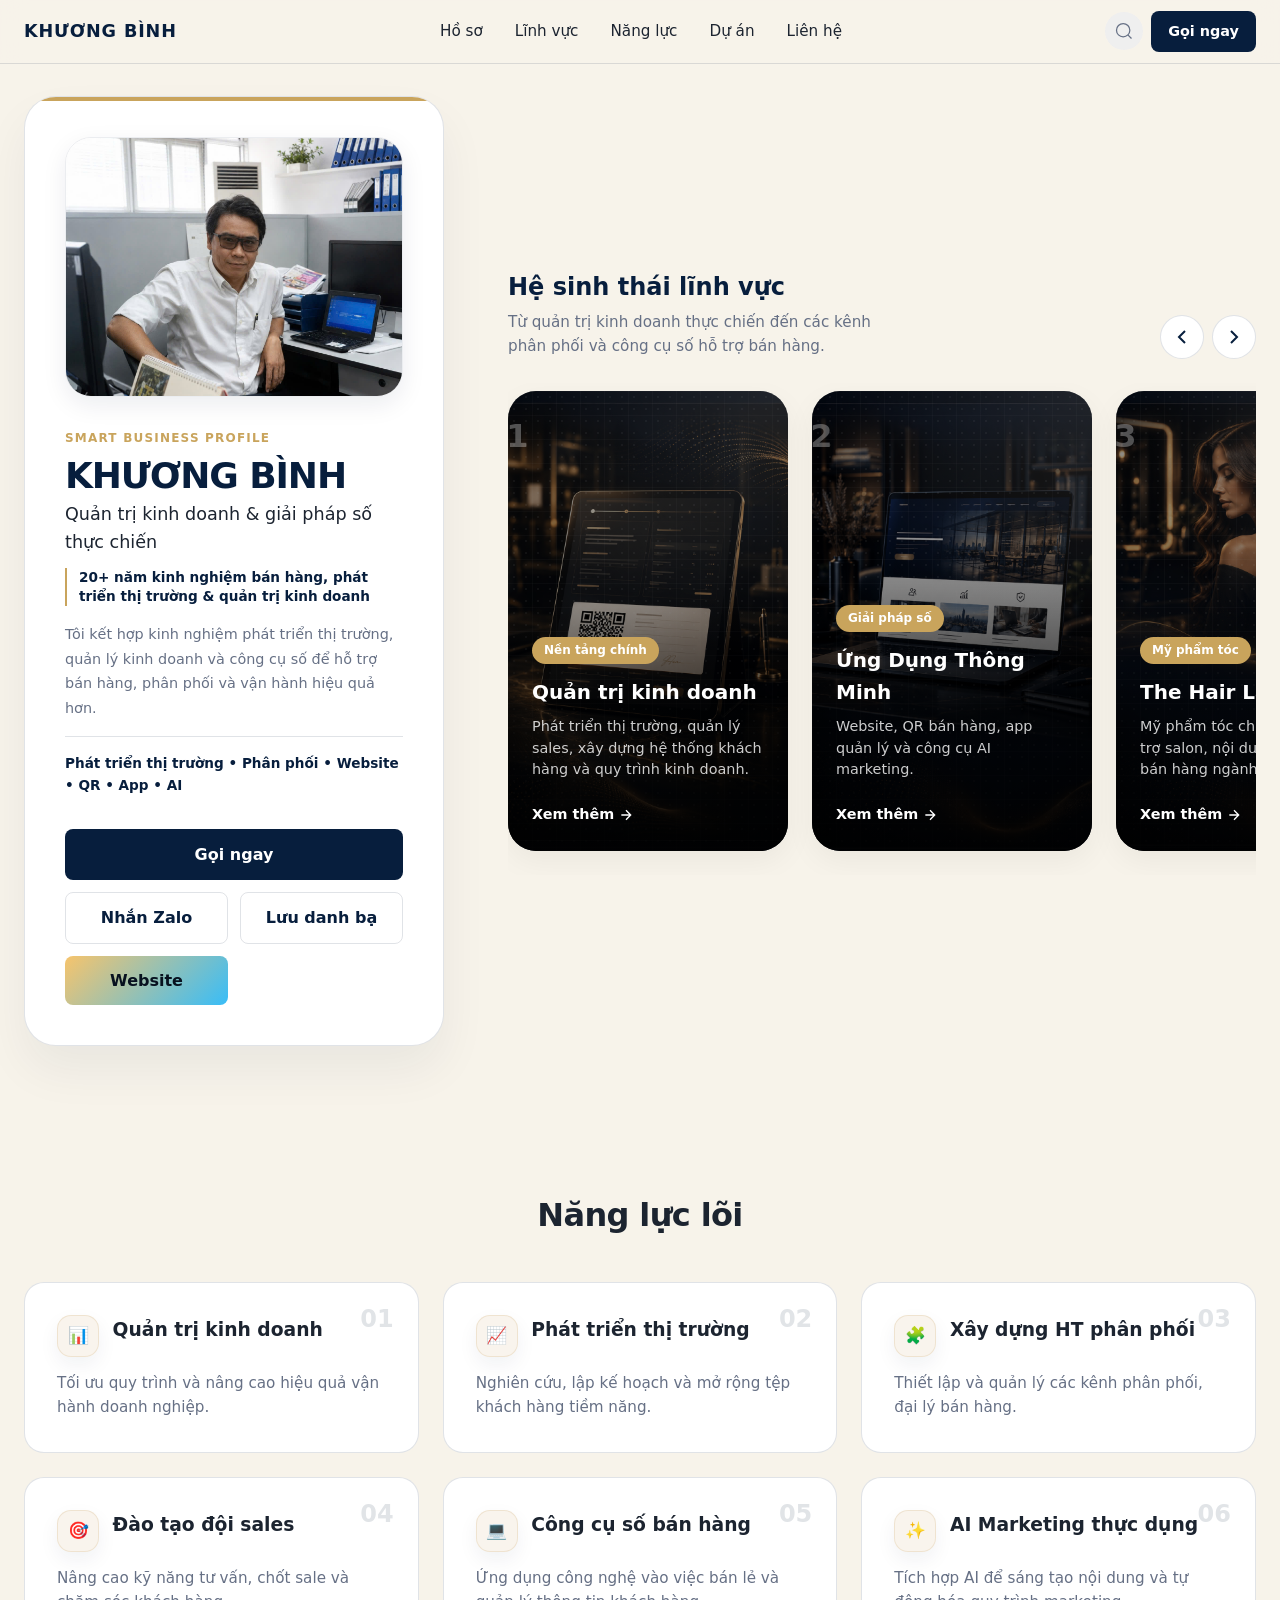
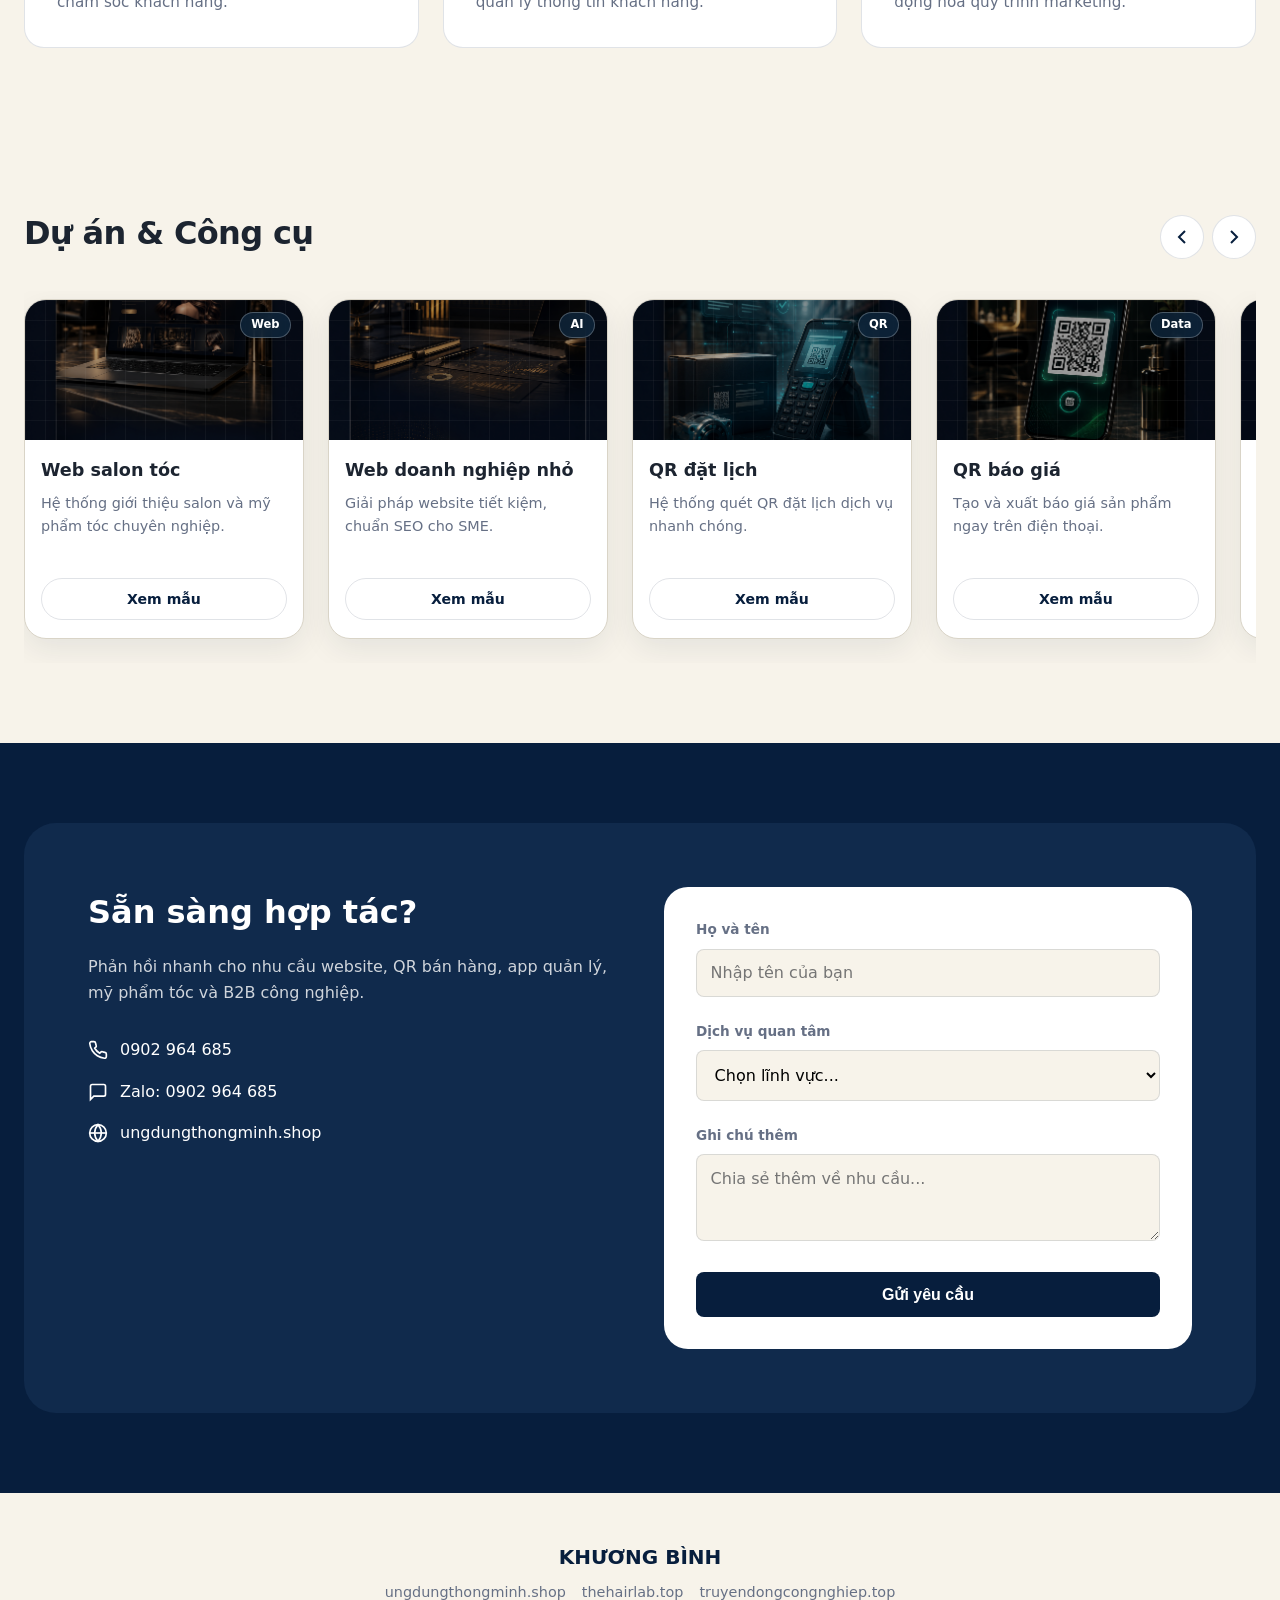
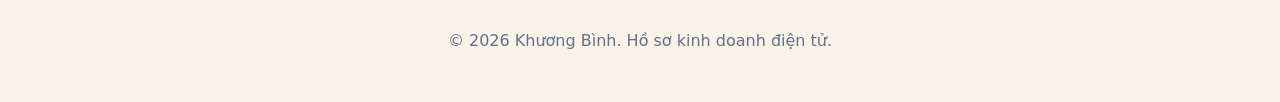
==== index.html @ e807ca1b "a a" ====
<!DOCTYPE html>
<html lang="vi">
<head>
    <meta charset="UTF-8">
    <meta name="viewport" content="width=device-width, initial-scale=1.0">
    <title>Khương Bình - Smart Business Profile</title>
    <link rel="stylesheet" href="assets/css/style.css">
</head>
<body>

    <!-- 1. TOP NAVIGATION -->
    <nav class="top-nav">
        <div class="nav-container">
            <a href="#" class="nav-brand">KHƯƠNG BÌNH</a>
            <div class="nav-links desktop-only">
                <a href="#hero">Hồ sơ</a>
                <a href="#domains">Lĩnh vực</a>
                <a href="#competencies">Năng lực</a>
                <a href="#projects">Dự án</a>
                <a href="#contact">Liên hệ</a>
            </div>
            <div style="display: flex; align-items: center; gap: 0.5rem;">
                <button id="search-trigger" class="btn btn-text" aria-label="Tìm nhanh" style="padding: 0.5rem; border-radius: 50%;">
                    <svg width="20" height="20" viewBox="0 0 24 24" fill="none" stroke="currentColor" stroke-width="1.5"><circle cx="11" cy="11" r="8"/><path d="M21 21l-4.35-4.35"/></svg>
                </button>
                <a href="tel:0902964685" class="btn btn-primary btn-small">Gọi ngay</a>
            </div>
        </div>
    </nav>

    <!-- 2. HERO SPLIT EDITORIAL -->
    <section id="hero" class="section-hero">
        <div class="hero-container">
            
            <!-- Cột trái: Profile Card -->
            <div class="hero-left">
                <div class="profile-card">
                    <div class="profile-visual">
                        <img src="avatar.jpg" alt="Khương Bình" class="profile-photo">
                    </div>
                    <div class="eyebrow">SMART BUSINESS PROFILE</div>
                    <h1 class="hero-h1">KHƯƠNG BÌNH</h1>
                    <h2 class="hero-subtitle">Quản trị kinh doanh & giải pháp số thực chiến</h2>
                    <div class="trust-line">20+ năm kinh nghiệm bán hàng, phát triển thị trường & quản trị kinh doanh</div>
                    <p class="hero-desc">Tôi kết hợp kinh nghiệm phát triển thị trường, quản lý kinh doanh và công cụ số để hỗ trợ bán hàng, phân phối và vận hành hiệu quả hơn.</p>
                    
                    <div class="hero-tags-line">
                        Phát triển thị trường • Phân phối • Website • QR • App • AI
                    </div>
                    
                    <div class="profile-actions">
                        <a href="tel:0902964685" class="btn btn-primary btn-full">Gọi ngay</a>
                        <div class="action-row">
                            <a href="https://zalo.me/0902964685" target="_blank" rel="noopener noreferrer" class="btn btn-outline">Nhắn Zalo</a>
                            <a href="assets/files/khuong-binh.vcf" download class="btn btn-outline">Lưu danh bạ</a>
                            <a class="btn btn-outline btn-website" href="./he-sinh-thai-website.html">Website</a>
                        </div>
                    </div>
                </div>
            </div>

            <!-- Cột phải: Lĩnh vực Image Rail -->
            <div class="hero-right" id="domains">
                <div class="rail-header">
                    <div>
                        <h3 class="rail-title">Hệ sinh thái lĩnh vực</h3>
                        <p class="rail-desc">Từ quản trị kinh doanh thực chiến đến các kênh phân phối và công cụ số hỗ trợ bán hàng.</p>
                    </div>
                    <div class="rail-controls desktop-only">
                        <button class="rail-nav-btn prev-btn" aria-label="Previous">
                            <svg width="24" height="24" viewBox="0 0 24 24" fill="none" stroke="currentColor" stroke-width="2"><path d="M15 18l-6-6 6-6"/></svg>
                        </button>
                        <button class="rail-nav-btn next-btn" aria-label="Next">
                            <svg width="24" height="24" viewBox="0 0 24 24" fill="none" stroke="currentColor" stroke-width="2"><path d="M9 18l6-6-6-6"/></svg>
                        </button>
                    </div>
                </div>

                <div class="rail-wrapper" id="domain-rail">
                    <div class="rail-track">
                        <!-- Card 01 -->
                        <div class="domain-card">
                            <img src="assets/images/cards/ecosystem-quan-tri-kinh-doanh.png" alt="Quản trị kinh doanh" style="position: absolute; top: 0; left: 0; width: 100%; height: 100%; object-fit: cover; z-index: 0;">
                            <div class="card-num">01</div>
                            <div class="domain-content">
                                <span class="badge">Nền tảng chính</span>
                                <h4>Quản trị kinh doanh</h4>
                                <p>Phát triển thị trường, quản lý sales, xây dựng hệ thống khách hàng và quy trình kinh doanh.</p>
                                <a href="ho-so-quan-tri-kinh-doanh.html" aria-label="Xem thêm về Quản trị kinh doanh" class="card-link">Xem thêm 
                                    <svg width="16" height="16" viewBox="0 0 24 24" fill="none" stroke="currentColor" stroke-width="2"><path d="M5 12h14M12 5l7 7-7 7"/></svg>
                                </a>
                            </div>
                        </div>
                        <!-- Card 02 -->
                        <div class="domain-card">
                            <img src="assets/images/cards/ecosystem-ung-dung-thong-minh.png" alt="Ứng Dụng Thông Minh" style="position: absolute; top: 0; left: 0; width: 100%; height: 100%; object-fit: cover; z-index: 0;">
                            <div class="card-num">02</div>
                            <div class="domain-content">
                                <span class="badge">Giải pháp số</span>
                                <h4>Ứng Dụng Thông Minh</h4>
                                <p>Website, QR bán hàng, app quản lý và công cụ AI marketing.</p>
                                <a href="https://www.ungdungthongminh.shop/thiet-ke-web" class="card-link">Xem thêm 
                                    <svg width="16" height="16" viewBox="0 0 24 24" fill="none" stroke="currentColor" stroke-width="2"><path d="M5 12h14M12 5l7 7-7 7"/></svg>
                                </a>
                            </div>
                        </div>
                        <!-- Card 03 -->
                        <div class="domain-card">
                            <img src="assets/images/cards/ecosystem-the-hair-lab.png" alt="The Hair Lab" style="position: absolute; top: 0; left: 0; width: 100%; height: 100%; object-fit: cover; z-index: 0;">
                            <div class="card-num">03</div>
                            <div class="domain-content">
                                <span class="badge">Mỹ phẩm tóc</span>
                                <h4>The Hair Lab</h4>
                                <p>Mỹ phẩm tóc chuyên nghiệp, hỗ trợ salon, nội dung và công cụ bán hàng ngành tóc.</p>
                                <a href="https://www.thehairlab.top/" class="card-link">Xem thêm 
                                    <svg width="16" height="16" viewBox="0 0 24 24" fill="none" stroke="currentColor" stroke-width="2"><path d="M5 12h14M12 5l7 7-7 7"/></svg>
                                </a>
                            </div>
                        </div>
                        <!-- Card 04 -->
                        <div class="domain-card">
                            <img src="assets/images/cards/ecosystem-truyen-dong-cong-nghiep.png" alt="Truyền Động CN" style="position: absolute; top: 0; left: 0; width: 100%; height: 100%; object-fit: cover; z-index: 0;">
                            <div class="card-num">04</div>
                            <div class="domain-content">
                                <span class="badge">B2B công nghiệp</span>
                                <h4>Truyền Động CN</h4>
                                <p>Phụ tùng truyền động, tra mã, báo giá và kết nối khách hàng B2B.</p>
                                <a href="https://www.truyendongcongnghiep.top/tra-ma-bao-gia" class="card-link">Xem thêm &rarr;</a>
                            </div>
                        </div>
                    </div>
                </div>
            </div>
        </div>
    </section>

    <!-- 3. NĂNG LỰC LÕI -->
    <section id="competencies" class="section bg-alt">
        <div class="container">
            <h2 class="section-title text-center">Năng lực lõi</h2>
            <div class="grid-competencies">
                <div class="comp-card">
                    <div class="competency-head">
                        <span class="competency-icon">📊</span>
                        <h3>Quản trị kinh doanh</h3>
                    </div>
                    <p>Tối ưu quy trình và nâng cao hiệu quả vận hành doanh nghiệp.</p>
                    <span class="comp-num">01</span>
                </div>
                <div class="comp-card">
                    <div class="competency-head">
                        <span class="competency-icon">📈</span>
                        <h3>Phát triển thị trường</h3>
                    </div>
                    <p>Nghiên cứu, lập kế hoạch và mở rộng tệp khách hàng tiềm năng.</p>
                    <span class="comp-num">02</span>
                </div>
                <div class="comp-card">
                    <div class="competency-head">
                        <span class="competency-icon">🧩</span>
                        <h3>Xây dựng HT phân phối</h3>
                    </div>
                    <p>Thiết lập và quản lý các kênh phân phối, đại lý bán hàng.</p>
                    <span class="comp-num">03</span>
                </div>
                <div class="comp-card">
                    <div class="competency-head">
                        <span class="competency-icon">🎯</span>
                        <h3>Đào tạo đội sales</h3>
                    </div>
                    <p>Nâng cao kỹ năng tư vấn, chốt sale và chăm sóc khách hàng.</p>
                    <span class="comp-num">04</span>
                </div>
                <div class="comp-card">
                    <div class="competency-head">
                        <span class="competency-icon">💻</span>
                        <h3>Công cụ số bán hàng</h3>
                    </div>
                    <p>Ứng dụng công nghệ vào việc bán lẻ và quản lý thông tin khách hàng.</p>
                    <span class="comp-num">05</span>
                </div>
                <div class="comp-card">
                    <div class="competency-head">
                        <span class="competency-icon">✨</span>
                        <h3>AI Marketing thực dụng</h3>
                    </div>
                    <p>Tích hợp AI để sáng tạo nội dung và tự động hóa quy trình marketing.</p>
                    <span class="comp-num">06</span>
                </div>
            </div>
        </div>
    </section>

    <!-- 4. DỰ ÁN NỔI BẬT (RAIL NHỎ) -->
    <section id="projects" class="section">
        <div class="container">
            <div class="rail-header">
                <h2 class="section-title mb-0">Dự án & Công cụ</h2>
                <div class="rail-controls desktop-only" id="proj-controls">
                    <button class="rail-nav-btn prev-btn"><svg width="24" height="24" viewBox="0 0 24 24" fill="none" stroke="currentColor" stroke-width="2"><path d="M15 18l-6-6 6-6"/></svg></button>
                    <button class="rail-nav-btn next-btn"><svg width="24" height="24" viewBox="0 0 24 24" fill="none" stroke="currentColor" stroke-width="2"><path d="M9 18l6-6-6-6"/></svg></button>
                </div>
            </div>
            <div class="rail-wrapper mt-4">
                <div class="rail-track">
                    <div class="project-card">
                        <div class="proj-visual">
                            <img src="assets/images/cards/project-web-salon-toc.png" alt="Web salon tóc">
                            <span class="proj-badge">Web</span>
                        </div>
                        <div class="proj-content">
                            <h5>Web salon tóc</h5>
                            <p>Hệ thống giới thiệu salon và mỹ phẩm tóc chuyên nghiệp.</p>
                            <a href="https://www.thehairlab.top/" aria-label="Xem mẫu Web salon tóc" class="btn btn-outline btn-small">Xem mẫu</a>
                        </div>
                    </div>
                    <div class="project-card">
                        <div class="proj-visual">
                            <img src="assets/images/cards/project-web-doanh-nghiep-nho.png" alt="Web doanh nghiệp nhỏ">
                            <span class="proj-badge">AI</span>
                        </div>
                        <div class="proj-content">
                            <h5>Web doanh nghiệp nhỏ</h5>
                            <p>Giải pháp website tiết kiệm, chuẩn SEO cho SME.</p>
                            <a href="https://www.ungdungthongminh.shop/mau-demo/company" aria-label="Xem mẫu Web doanh nghiệp nhỏ" class="btn btn-outline btn-small">Xem mẫu</a>
                        </div>
                    </div>
                    <div class="project-card">
                        <div class="proj-visual">
                            <img src="assets/images/cards/project-qr-dat-lich.png" alt="QR đặt lịch">
                            <span class="proj-badge">QR</span>
                        </div>
                        <div class="proj-content">
                            <h5>QR đặt lịch</h5>
                            <p>Hệ thống quét QR đặt lịch dịch vụ nhanh chóng.</p>
                            <a href="https://www.thehairlab.top/" aria-label="Xem mẫu QR đặt lịch" class="btn btn-outline btn-small">Xem mẫu</a>
                        </div>
                    </div>
                    <div class="project-card">
                        <div class="proj-visual">
                            <img src="assets/images/cards/project-qr-bao-gia.png" alt="QR báo giá">
                            <span class="proj-badge">Data</span>
                        </div>
                        <div class="proj-content">
                            <h5>QR báo giá</h5>
                            <p>Tạo và xuất báo giá sản phẩm ngay trên điện thoại.</p>
                            <a href="mau-danh-thiep-dien-tu.html" aria-label="Xem mẫu QR báo giá" class="btn btn-outline btn-small">Xem mẫu</a>
                        </div>
                    </div>
                    <div class="project-card">
                        <div class="proj-visual">
                            <img src="assets/images/cards/project-app-desktop-quan-ly.png" alt="App desktop quản lý">
                            <span class="proj-badge">App</span>
                        </div>
                        <div class="proj-content">
                            <h5>App desktop quản lý</h5>
                            <p>Phần mềm quản lý bán hàng và tồn kho nội bộ.</p>
                            <a href="https://www.ungdungthongminh.shop/phan-mem" aria-label="Xem mẫu App desktop quản lý" class="btn btn-outline btn-small">Xem mẫu</a>
                        </div>
                    </div>
                    <div class="project-card">
                        <div class="proj-visual">
                            <img src="assets/images/cards/project-tra-ma-san-pham-b2b.png" alt="Tra mã sản phẩm B2B">
                            <span class="proj-badge">B2B</span>
                        </div>
                        <div class="proj-content">
                            <h5>Tra mã sản phẩm B2B</h5>
                            <p>Hệ thống tra cứu chéo mã phụ tùng công nghiệp.</p>
                            <a href="https://www.truyendongcongnghiep.top/tra-ma-bao-gia" aria-label="Xem mẫu Tra mã sản phẩm B2B" class="btn btn-outline btn-small">Xem mẫu</a>
                        </div>
                    </div>
                </div>
            </div>
        </div>
    </section>

    <!-- 5. CTA FORM GỬI NHU CẦU -->
    <section id="contact" class="section section-cta">
        <div class="container">
            <div class="cta-wrapper">
                <div class="cta-info">
                    <h2>Sẵn sàng hợp tác?</h2>
                    <p>Phản hồi nhanh cho nhu cầu website, QR bán hàng, app quản lý, mỹ phẩm tóc và B2B công nghiệp.</p>
                    <ul class="contact-list">
                        <li><svg width="20" height="20" viewBox="0 0 24 24" fill="none" stroke="currentColor" stroke-width="2"><path d="M22 16.92v3a2 2 0 0 1-2.18 2 19.79 19.79 0 0 1-8.63-3.07 19.5 19.5 0 0 1-6-6 19.79 19.79 0 0 1-3.07-8.67A2 2 0 0 1 4.11 2h3a2 2 0 0 1 2 1.72 12.84 12.84 0 0 0 .7 2.81 2 2 0 0 1-.45 2.11L8.09 9.91a16 16 0 0 0 6 6l1.27-1.27a2 2 0 0 1 2.11-.45 12.84 12.84 0 0 0 2.81.7A2 2 0 0 1 22 16.92z"/></svg> <a href="tel:0902964685" style="color: inherit; text-decoration: none;">0902 964 685</a></li>
                        <li><svg width="20" height="20" viewBox="0 0 24 24" fill="none" stroke="currentColor" stroke-width="2"><path d="M21 15a2 2 0 0 1-2 2H7l-4 4V5a2 2 0 0 1 2-2h14a2 2 0 0 1 2 2z"/></svg> <a href="https://zalo.me/0902964685" target="_blank" rel="noopener noreferrer" style="color: inherit; text-decoration: none;">Zalo: 0902 964 685</a></li>
                        <li><svg width="20" height="20" viewBox="0 0 24 24" fill="none" stroke="currentColor" stroke-width="2"><circle cx="12" cy="12" r="10"/><path d="M12 2a15.3 15.3 0 0 1 4 10 15.3 15.3 0 0 1-4 10 15.3 15.3 0 0 1-4-10 15.3 15.3 0 0 1 4-10z"/><path d="M2 12h20"/></svg> <a href="https://ungdungthongminh.shop" target="_blank" rel="noopener noreferrer" style="color: inherit; text-decoration: none;">ungdungthongminh.shop</a></li>
                    </ul>
                </div>
                <div class="cta-form-box">
                    <form id="contactForm">
                        <div class="form-group">
                            <label>Họ và tên</label>
                            <input type="text" id="name" required placeholder="Nhập tên của bạn">
                        </div>
                        <div class="form-group">
                            <label>Dịch vụ quan tâm</label>
                            <select id="service" required>
                                <option value="" disabled selected>Chọn lĩnh vực...</option>
                                <option value="Quản trị kinh doanh">Quản trị kinh doanh</option>
                                <option value="Giải pháp số">Giải pháp số</option>
                                <option value="Khác">Khác</option>
                            </select>
                        </div>
                        <div class="form-group">
                            <label>Ghi chú thêm</label>
                            <textarea rows="3" placeholder="Chia sẻ thêm về nhu cầu..."></textarea>
                        </div>
                        <button type="submit" class="btn btn-primary btn-full">Gửi yêu cầu</button>
                    </form>
                </div>
            </div>
        </div>
    </section>

    <footer class="footer">
        <div class="container text-center">
            <div class="footer-name">KHƯƠNG BÌNH</div>
            <div class="footer-links">
                <a href="https://ungdungthongminh.shop" target="_blank" rel="noopener noreferrer">ungdungthongminh.shop</a>
                <a href="https://thehairlab.top" target="_blank" rel="noopener noreferrer">thehairlab.top</a>
                <a href="https://truyendongcongnghiep.top" target="_blank" rel="noopener noreferrer">truyendongcongnghiep.top</a>
            </div>
            <div class="copyright">© 2026 Khương Bình. Hồ sơ kinh doanh điện tử.</div>
        </div>
    </footer>

    <!-- 6. MOBILE ACTION BAR -->
    <div class="mobile-action-bar mobile-only">
        <a href="tel:0902964685" class="action-item">
            <svg width="24" height="24" viewBox="0 0 24 24" fill="none" stroke="currentColor" stroke-width="2"><path d="M22 16.92v3a2 2 0 0 1-2.18 2 19.79 19.79 0 0 1-8.63-3.07 19.5 19.5 0 0 1-6-6 19.79 19.79 0 0 1-3.07-8.67A2 2 0 0 1 4.11 2h3a2 2 0 0 1 2 1.72 12.84 12.84 0 0 0 .7 2.81 2 2 0 0 1-.45 2.11L8.09 9.91a16 16 0 0 0 6 6l1.27-1.27a2 2 0 0 1 2.11-.45 12.84 12.84 0 0 0 2.81.7A2 2 0 0 1 22 16.92z"/></svg>
            <span>Gọi ngay</span>
        </a>
        <a href="https://zalo.me/0902964685" target="_blank" rel="noopener noreferrer" class="action-item">
            <svg width="24" height="24" viewBox="0 0 24 24" fill="none" stroke="currentColor" stroke-width="2"><path d="M21 15a2 2 0 0 1-2 2H7l-4 4V5a2 2 0 0 1 2-2h14a2 2 0 0 1 2 2z"/></svg>
            <span>Zalo</span>
        </a>
        <a href="assets/files/khuong-binh.vcf" download class="action-item">
            <svg width="24" height="24" viewBox="0 0 24 24" fill="none" stroke="currentColor" stroke-width="2"><path d="M19 21H5a2 2 0 0 1-2-2V5a2 2 0 0 1 2-2h11l5 5v11a2 2 0 0 1-2 2z"/><polyline points="17 21 17 13 7 13 7 21"/><polyline points="7 3 7 8 15 8"/></svg>
            <span>Lưu DB</span>
        </a>
        <a href="#contact" class="action-item">
            <svg width="24" height="24" viewBox="0 0 24 24" fill="none" stroke="currentColor" stroke-width="2"><path d="M14 2H6a2 2 0 0 0-2 2v16a2 2 0 0 0 2 2h12a2 2 0 0 0 2-2V8z"/><polyline points="14 2 14 8 20 8"/><line x1="16" y1="13" x2="8" y2="13"/><line x1="16" y1="17" x2="8" y2="17"/><polyline points="10 9 9 9 8 9"/></svg>
            <span>Nhu cầu</span>
        </a>
    </div>

    <!-- 7. SEARCH MODAL -->
    <div id="search-modal" class="search-modal" aria-hidden="true">
        <div class="search-modal-overlay" id="search-overlay"></div>
        <div class="search-modal-container">
            <div class="search-header">
                <svg class="search-icon" width="20" height="20" viewBox="0 0 24 24" fill="none" stroke="currentColor" stroke-width="1.5"><circle cx="11" cy="11" r="8"/><path d="M21 21l-4.35-4.35"/></svg>
                <input type="text" id="search-input" placeholder="Tìm kiếm liên hệ, lĩnh vực, dự án..." autocomplete="off">
                <button class="search-close" id="search-close" aria-label="Đóng">
                    <svg width="20" height="20" viewBox="0 0 24 24" fill="none" stroke="currentColor" stroke-width="2"><path d="M18 6L6 18M6 6l12 12"/></svg>
                </button>
            </div>
            <div class="search-results" id="search-results"></div>
            <div class="search-empty" id="search-empty" style="display: none;">
                <p>Không tìm thấy kết quả phù hợp.</p>
                <p style="margin-top: 0.5rem;">Bạn có thể <a href="https://zalo.me/0902964685" target="_blank" rel="noopener noreferrer">nhắn Zalo</a> để hỏi trực tiếp.</p>
            </div>
        </div>
    </div>

    <script src="assets/js/main.js"></script>
</body>
</html>
---- assets/css/style.css ----
/* =========================================
   V3 LUXURY EDITORIAL VARIABLES
   ========================================= */
:root {
    --color-bg: #F7F3EA;
    --color-surface: #FFFFFF;
    --color-navy: #071E3D;
    --color-navy-soft: #102A4C;
    --color-gold: #C9A45C;
    --color-gold-soft: #E8D9B5;
    --color-text: #1C2430;
    --color-muted: #667085;
    --color-line: rgba(7, 30, 61, 0.12);

    --font-sans: system-ui, -apple-system, BlinkMacSystemFont, 'Segoe UI', Roboto, sans-serif;
}

html {
    scroll-behavior: smooth;
}

* {
    margin: 0;
    padding: 0;
    box-sizing: border-box;
}

body {
    font-family: var(--font-sans);
    color: var(--color-text);
    background-color: var(--color-bg);
    line-height: 1.6;
    -webkit-font-smoothing: antialiased;
}

/* Utils */
.container { max-width: 1280px; margin: 0 auto; padding: 0 1.5rem; }
.section { padding: 5rem 0; }
.mb-0 { margin-bottom: 0 !important; }
.mt-4 { margin-top: 2rem !important; }
.text-center { text-align: center; }
.bg-surface { background-color: var(--color-surface); }

/* =========================================
   TOP NAVIGATION
   ========================================= */
.top-nav {
    position: fixed;
    top: 0; left: 0; width: 100%;
    height: 64px;
    background: rgba(247, 243, 234, 0.85); /* Ivory mờ */
    backdrop-filter: blur(12px);
    -webkit-backdrop-filter: blur(12px);
    border-bottom: 1px solid var(--color-line);
    z-index: 1000;
}

.nav-container {
    max-width: 1360px;
    margin: 0 auto;
    padding: 0 1.5rem;
    height: 100%;
    display: flex;
    align-items: center;
    justify-content: space-between;
}

.nav-brand {
    font-weight: 800;
    font-size: 1.1rem;
    color: var(--color-navy);
    text-decoration: none;
    letter-spacing: 0.05em;
}

.nav-links {
    display: flex;
    gap: 2rem;
}

.nav-links a {
    text-decoration: none;
    color: var(--color-text);
    font-weight: 500;
    font-size: 0.95rem;
    transition: color 0.3s;
}

.nav-links a:hover {
    color: var(--color-gold);
}

/* Buttons */
.btn {
    display: inline-flex;
    align-items: center;
    justify-content: center;
    padding: 0.75rem 1.5rem;
    font-weight: 600;
    text-decoration: none;
    border-radius: 8px;
    transition: all 0.3s ease;
    cursor: pointer;
    font-size: 1rem;
    border: 1px solid transparent;
}

.btn-primary { background: var(--color-navy); color: white; }
.btn-primary:hover { background: var(--color-navy-soft); }
.btn-outline { background: transparent; color: var(--color-navy); border-color: var(--color-line); }
.btn-outline:hover { background: var(--color-surface); border-color: var(--color-navy); }
.btn-text { color: var(--color-muted); padding: 0.75rem; }
.btn-text:hover { color: var(--color-navy); }
.btn-small { padding: 0.5rem 1rem; font-size: 0.9rem; }
.btn-full { width: 100%; }

/* =========================================
   HERO SPLIT (EDITORIAL)
   ========================================= */
.section-hero {
    padding-top: calc(64px + 2rem); /* Account for fixed header */
    padding-bottom: 4rem;
}

.hero-container {
    max-width: 1380px;
    margin: 0 auto;
    padding: 0 1.5rem;
    display: flex;
    flex-direction: column;
    gap: 3rem;
}

/* Profile Card */
.hero-left { width: 100%; }
.profile-card {
    background: var(--color-surface);
    border-radius: 28px;
    padding: 2rem;
    border: 1px solid var(--color-line);
    box-shadow: 0 24px 48px rgba(7, 30, 61, 0.06);
    position: relative;
    overflow: hidden;
}

/* Fine gold line top */
.profile-card::before {
    content: "";
    position: absolute;
    top: 0; left: 0; width: 100%; height: 4px;
    background: var(--color-gold);
}

.profile-visual { margin-bottom: 2rem; }
.profile-photo {
    width: 100%;
    height: 220px;
    object-fit: cover;
    object-position: center 35%;
    border-radius: 22px;
    box-shadow: 0 8px 24px rgba(7,30,61,0.08);
    border: 1px solid rgba(7,30,61,0.08);
    display: block;
}

.eyebrow {
    font-size: 0.75rem;
    font-weight: 700;
    color: var(--color-gold);
    letter-spacing: 0.1em;
    margin-bottom: 0.5rem;
}

.hero-h1 { font-size: 2.25rem; font-weight: 800; color: var(--color-navy); line-height: 1.1; margin-bottom: 0.25rem; letter-spacing: -0.03em; }
.hero-subtitle { font-size: 1.1rem; font-weight: 500; color: var(--color-text); margin-bottom: 0.75rem; }

.trust-line {
    font-size: 0.85rem;
    font-weight: 600;
    color: var(--color-navy);
    padding-left: 0.75rem;
    border-left: 2px solid var(--color-gold);
    margin-bottom: 1rem;
    line-height: 1.4;
}

.hero-desc { font-size: 0.9rem; color: var(--color-muted); line-height: 1.7; margin-bottom: 1rem; }

.hero-tags-line {
    font-size: 0.85rem;
    color: var(--color-navy);
    font-weight: 600;
    padding-top: 1rem;
    border-top: 1px solid var(--color-line);
    margin-bottom: 2rem;
}

.profile-actions { display: flex; flex-direction: column; gap: 0.75rem; }
.action-row { display: grid; grid-template-columns: 1fr 1fr; gap: 0.75rem; }

/* Rail Header (Text + Controls) */
.rail-header {
    display: flex; justify-content: space-between; align-items: flex-end;
    margin-bottom: 1.5rem;
}
.rail-title { font-size: 1.5rem; font-weight: 700; color: var(--color-navy); }
.rail-desc { font-size: 0.95rem; color: var(--color-muted); max-width: 400px; margin-top: 0.25rem; }

.rail-controls { display: flex; gap: 0.5rem; }
.rail-nav-btn {
    width: 44px; height: 44px;
    border-radius: 50%;
    border: 1px solid var(--color-line);
    background: var(--color-surface);
    color: var(--color-navy);
    display: flex; align-items: center; justify-content: center;
    cursor: pointer; transition: 0.3s;
}
.rail-nav-btn:hover { background: var(--color-navy); color: white; border-color: var(--color-navy); }

/* Vertical Image Rail */
.hero-right { width: 100%; min-width: 0; }
.rail-wrapper { margin: 0 -1.5rem; } 
.rail-track {
    display: flex; gap: 1.25rem;
    overflow-x: auto;
    scroll-snap-type: x mandatory;
    scroll-padding-left: 1.5rem; /* Fix cho Card 01 không bị cắt khi dùng padding */
    scrollbar-width: none;
    padding: 8px 1.5rem 24px 1.5rem; 
}
.rail-track::-webkit-scrollbar { display: none; }

.domain-card {
    flex: 0 0 280px;
    height: 420px;
    border-radius: 28px;
    scroll-snap-align: start;
    position: relative;
    overflow: hidden;
    box-shadow: 0 10px 30px rgba(0,0,0,0.05);
    display: flex; flex-direction: column;
}

.domain-card img {
    width: 100%; height: 100%;
    object-fit: cover;
    position: absolute; top: 0; left: 0;
    z-index: 0;
}

.domain-card::after {
    content: "";
    position: absolute; top: 0; left: 0; width: 100%; height: 100%;
    background: rgba(0, 0, 0, 0.4);
    z-index: 1; pointer-events: none;
}

/* Domain Card Subtle CSS Pattern */
.domain-card::before {
    content: "";
    position: absolute;
    top: 0; left: 0; width: 100%; height: 100%;
    background-image: 
        radial-gradient(circle at 100% 0%, rgba(255,255,255,0.2) 0%, transparent 50%),
        linear-gradient(rgba(255,255,255,0.04) 1px, transparent 1px),
        linear-gradient(90deg, rgba(255,255,255,0.04) 1px, transparent 1px),
        radial-gradient(rgba(255,255,255,0.08) 1px, transparent 1px);
    background-size: 100% 100%, 24px 24px, 24px 24px, 12px 12px;
    z-index: 1;
    pointer-events: none;
}

/* CSS Gradients cao cấp (Tránh màu gắt) */
.bg-grad-1 { background: linear-gradient(135deg, #102A4C 0%, #8A6D3B 100%); } /* Navy + Gold */
.bg-grad-2 { background: linear-gradient(135deg, #0A192F 0%, #1E40AF 100%); } /* Navy + Blue tech */
.bg-grad-3 { background: linear-gradient(135deg, #5C544D 0%, #2A2522 100%); } /* Soft gray / Champagne dark */
.bg-grad-4 { background: linear-gradient(135deg, #475569 0%, #0F172A 100%); } /* Graphite / Steel / Navy */
.bg-grad-5 { background: linear-gradient(135deg, #2D3748 0%, #111827 100%); }
.bg-grad-6 { background: linear-gradient(135deg, #374151 0%, #000000 100%); }

.card-num {
    position: absolute; top: 1.25rem; right: 1.5rem;
    font-size: 2rem; font-weight: 800; color: rgba(255,255,255,0.3);
}

.card-num, .domain-content { position: relative; z-index: 2; }

.domain-content {
    margin-top: auto; /* Push content to bottom */
    padding: 2.5rem 1.5rem 1.5rem 1.5rem;
    background: linear-gradient(to top, rgba(0,0,0,0.85) 0%, rgba(0,0,0,0.5) 60%, transparent 100%);
    color: white;
    width: 100%;
}

.badge {
    display: inline-block;
    font-size: 0.75rem; font-weight: 700;
    background: var(--color-gold); color: white;
    padding: 0.25rem 0.75rem; border-radius: 100px;
    margin-bottom: 0.75rem;
}

.domain-content h4 { font-size: 1.25rem; font-weight: 700; margin-bottom: 0.5rem; }
.domain-content p { font-size: 0.9rem; color: rgba(255,255,255,0.8); line-height: 1.5; margin-bottom: 1.25rem; }
.card-link { display: inline-flex; align-items: center; gap: 0.25rem; font-size: 0.9rem; font-weight: 600; color: white; text-decoration: none; }
.card-link:hover { color: var(--color-gold-soft); }

/* =========================================
   SECTIONS & GRIDS
   ========================================= */
.section-title { font-size: 2rem; font-weight: 800; color: var(--color-heading); margin-bottom: 2.5rem; letter-spacing: -0.02em; }

.grid-competencies {
    display: grid; grid-template-columns: 1fr; gap: 1.5rem;
}
.comp-card {
    background: var(--color-surface);
    padding: 2rem; border-radius: 20px;
    border: 1px solid var(--color-line);
    transition: 0.3s;
}
.comp-card:hover { border-color: var(--color-gold); box-shadow: 0 10px 20px rgba(0,0,0,0.03); }
.comp-card h5 { font-size: 1.15rem; font-weight: 700; margin-bottom: 0.75rem; color: var(--color-navy); }
.comp-card p { font-size: 0.95rem; color: var(--color-muted); }

.comp-card { position: relative; }
.comp-num {
    position: absolute;
    top: 1.5rem; right: 1.5rem;
    font-size: 1.5rem; font-weight: 800;
    color: var(--color-line); line-height: 1;
}

/* Project Rail (Smaller cards) */
.project-card {
    flex: 0 0 280px; height: 340px;
    background: var(--color-surface);
    border-radius: 24px;
    border: 1px solid var(--color-line);
    scroll-snap-align: start;
    display: flex; flex-direction: column; overflow: hidden;
}
.proj-visual { height: 140px; width: 100%; position: relative; overflow: hidden; }

.proj-visual img {
    width: 100%; height: 100%;
    object-fit: cover;
    display: block;
}

.proj-visual::after {
    content: "";
    position: absolute; top: 0; left: 0; width: 100%; height: 100%;
    background: rgba(0, 0, 0, 0.3);
    z-index: 1; pointer-events: none;
}

.proj-visual::before {
    content: ""; position: absolute; top: 0; left: 0; width: 100%; height: 100%;
    background-image: 
        linear-gradient(rgba(255,255,255,0.06) 1px, transparent 1px),
        linear-gradient(90deg, rgba(255,255,255,0.06) 1px, transparent 1px);
    background-size: 20px 20px;
    z-index: 1;
}
.proj-badge {
    position: absolute; top: 1rem; right: 1rem;
    background: rgba(255,255,255,0.15);
    backdrop-filter: blur(4px); -webkit-backdrop-filter: blur(4px);
    color: white; font-size: 0.75rem; font-weight: 700;
    padding: 0.25rem 0.75rem; border-radius: 100px;
    border: 1px solid rgba(255,255,255,0.15);
    z-index: 2;
}
.proj-content { padding: 1.5rem; display: flex; flex-direction: column; flex: 1; }
.proj-content h5 { font-size: 1.1rem; font-weight: 700; margin-bottom: 0.5rem; }
.proj-content p { font-size: 0.9rem; color: var(--color-muted); margin-bottom: 1.5rem; flex: 1; }

/* =========================================
   CONTACT FORM
   ========================================= */
.section-cta { background-color: var(--color-navy); color: white; }
.cta-wrapper {
    display: grid; grid-template-columns: 1fr; gap: 3rem;
    background: var(--color-navy-soft);
    border-radius: 32px; padding: 2.5rem;
}
.cta-info h2 { font-size: 2rem; margin-bottom: 1rem; }
.cta-info p { color: rgba(255,255,255,0.8); margin-bottom: 2rem; }
.contact-list { list-style: none; display: flex; flex-direction: column; gap: 1rem; }
.contact-list li { display: flex; align-items: center; gap: 0.75rem; font-size: 1rem; }

.cta-form-box { background: var(--color-surface); padding: 2rem; border-radius: 24px; color: var(--color-navy); }
.form-group { margin-bottom: 1.5rem; }
.form-group label { display: block; font-size: 0.85rem; font-weight: 700; margin-bottom: 0.5rem; color: var(--color-muted); }
.form-group input, .form-group select, .form-group textarea {
    width: 100%; padding: 0.85rem; border: 1px solid var(--color-line);
    border-radius: 8px; font-family: inherit; font-size: 1rem;
    background: var(--color-bg); transition: 0.3s;
}
.form-group input:focus, .form-group select:focus, .form-group textarea:focus {
    outline: none; border-color: var(--color-navy); background: var(--color-surface);
}

/* =========================================
   FOOTER & MOBILE BAR
   ========================================= */
.footer { padding: 3rem 0; color: var(--color-muted); }
.footer-name { font-weight: 800; color: var(--color-navy); font-size: 1.25rem; margin-bottom: 0.5rem; }
.footer-links { display: flex; flex-wrap: wrap; justify-content: center; gap: 1rem; margin-bottom: 1.5rem; }
.footer-links a { color: var(--color-muted); text-decoration: none; font-size: 0.9rem; font-weight: 500; transition: color 0.3s; }
.footer-links a:hover { color: var(--color-navy); }

.mobile-action-bar {
    position: fixed; bottom: 0; left: 0; width: 100%;
    background: rgba(255, 255, 255, 0.9);
    backdrop-filter: blur(10px); -webkit-backdrop-filter: blur(10px);
    border-top: 1px solid var(--color-line);
    display: flex; justify-content: space-around; padding: 0.5rem 0 1.25rem 0;
    z-index: 1000;
}
.action-item {
    display: flex; flex-direction: column; align-items: center; gap: 0.25rem;
    color: var(--color-navy); text-decoration: none; font-size: 0.75rem; font-weight: 600;
}

/* =========================================
   SEARCH MODAL
   ========================================= */
.search-modal {
    position: fixed;
    top: 0; left: 0; width: 100%; height: 100%;
    z-index: 2000;
    display: flex;
    justify-content: center;
    align-items: flex-start;
    padding-top: 10vh;
    opacity: 0;
    visibility: hidden;
    transition: opacity 0.3s, visibility 0.3s;
}

.search-modal.active {
    opacity: 1;
    visibility: visible;
}

.search-modal-overlay {
    position: absolute;
    top: 0; left: 0; width: 100%; height: 100%;
    background: rgba(7, 30, 61, 0.4);
    backdrop-filter: blur(4px);
    -webkit-backdrop-filter: blur(4px);
}

.search-modal-container {
    position: relative;
    width: 100%;
    max-width: 600px;
    background: var(--color-surface);
    border-radius: 16px;
    box-shadow: 0 24px 48px rgba(0,0,0,0.1);
    overflow: hidden;
    display: flex;
    flex-direction: column;
    max-height: 80vh;
    transform: translateY(-20px) scale(0.98);
    transition: transform 0.3s cubic-bezier(0.16, 1, 0.3, 1);
}

.search-modal.active .search-modal-container {
    transform: translateY(0) scale(1);
}

.search-header {
    display: flex;
    align-items: center;
    padding: 1rem 1.5rem;
    border-bottom: 1px solid var(--color-line);
    gap: 1rem;
}

.search-icon { color: var(--color-muted); }

#search-input {
    flex: 1;
    border: none;
    font-size: 1.1rem;
    color: var(--color-navy);
    background: transparent;
    outline: none;
    min-width: 0;
}

#search-input::placeholder { color: var(--color-muted); opacity: 0.7; }

.search-close {
    background: transparent;
    border: none;
    color: var(--color-muted);
    cursor: pointer;
    padding: 0.5rem;
    border-radius: 8px;
    display: flex;
    transition: background 0.2s;
}
.search-close:hover { background: var(--color-bg); color: var(--color-navy); }

.search-results {
    overflow-y: auto;
    padding: 1rem 0;
}

.search-group {
    padding-bottom: 0.5rem;
}
.search-group:not(:last-child) {
    border-bottom: 1px solid var(--color-line);
    margin-bottom: 0.5rem;
}

.search-group-title {
    font-size: 0.75rem;
    font-weight: 700;
    color: var(--color-muted);
    text-transform: uppercase;
    letter-spacing: 0.05em;
    padding: 0.5rem 1.5rem;
}

.search-item {
    display: flex;
    align-items: center;
    gap: 0.75rem;
    padding: 0.75rem 1.5rem;
    text-decoration: none;
    color: var(--color-navy);
    transition: background 0.2s;
}

.search-item:hover {
    background: var(--color-bg);
}

.search-item-title { font-weight: 600; font-size: 0.95rem; }

.search-empty {
    padding: 3rem 1.5rem;
    text-align: center;
    color: var(--color-muted);
}
.search-empty a { color: var(--color-navy); font-weight: 600; text-decoration: underline; }

/* =========================================
   MEDIA QUERIES
   ========================================= */
.desktop-only { display: none; }

@media (max-width: 767px) {
    .search-modal {
        align-items: flex-end;
        padding-top: 0;
    }
    .search-modal-container {
        border-radius: 24px 24px 0 0;
        max-width: 100%;
        max-height: 90vh;
        height: 80vh;
        transform: translateY(100%);
    }
    .search-modal.active .search-modal-container {
        transform: translateY(0);
    }
}

@media (min-width: 768px) {
    .mobile-only { display: none; }
    .desktop-only { display: flex; }
    body { padding-bottom: 0; }
    
    .hero-container { 
        display: grid; 
        grid-template-columns: minmax(360px, 420px) minmax(0, 1fr); 
        gap: 4rem; 
        align-items: center; /* Giúp Profile card thu gọn lại vừa fit nội dung */
        min-height: calc(100vh - 72px); 
    }
    .profile-card { height: fit-content; padding: 2.5rem; border-radius: 32px; }
    .profile-photo { height: 260px; border-radius: 26px; }
    
    .rail-wrapper { margin: 0; }
    .rail-track { padding-left: 0; padding-right: 0; scroll-padding-left: 0; gap: 1.5rem; }
    .domain-card { height: 460px; flex: 0 0 280px; }
    
    .grid-competencies { grid-template-columns: repeat(3, 1fr); }
    .cta-wrapper { grid-template-columns: 1fr 1fr; padding: 4rem; }
}

/* PATCH: Project cards polish */
.project-card,
.proj-card {
    background: #ffffff;
    border: 1px solid #D9D4C7;
    border-radius: 22px;
    overflow: hidden;
    box-shadow: 0 10px 30px rgba(16, 42, 67, 0.08);
    transition: transform 0.25s ease, box-shadow 0.25s ease, border-color 0.25s ease;
}

.project-card:hover,
.proj-card:hover {
    transform: translateY(-4px);
    box-shadow: 0 16px 38px rgba(16, 42, 67, 0.13);
    border-color: rgba(200, 164, 107, 0.55);
}

.proj-visual {
    position: relative;
    width: 100%;
    aspect-ratio: 16 / 10;
    overflow: hidden;
    background: #F1ECE3;
}

.proj-visual img {
    display: block;
    width: 100%;
    height: 100%;
    object-fit: cover;
}

.proj-badge {
    position: absolute;
    top: 0.75rem;
    right: 0.75rem;
    z-index: 2;
    display: inline-flex;
    align-items: center;
    justify-content: center;
    min-width: 34px;
    height: 26px;
    padding: 0 0.65rem;
    border-radius: 999px;
    background: rgba(16, 42, 67, 0.72);
    color: #fff;
    font-size: 0.72rem;
    font-weight: 700;
    line-height: 1;
    border: 1px solid rgba(255, 255, 255, 0.25);
    backdrop-filter: blur(8px);
}

.proj-content,
.project-card-content {
    padding: 1rem 1rem 1.1rem;
}

.proj-title,
.project-card-title {
    color: #102A43;
    font-weight: 800;
    line-height: 1.25;
    margin-bottom: 0.45rem;
    display: -webkit-box;
    -webkit-line-clamp: 2;
    -webkit-box-orient: vertical;
    overflow: hidden;
}

.proj-desc,
.project-card-desc {
    color: #667085;
    line-height: 1.55;
    margin-bottom: 0.85rem;
    display: -webkit-box;
    -webkit-line-clamp: 2;
    -webkit-box-orient: vertical;
    overflow: hidden;
}

.proj-link,
.project-card a {
    min-height: 38px;
    padding: 0.55rem 0.85rem;
    border-radius: 999px;
    font-size: 0.88rem;
    font-weight: 700;
}

/* PATCH: competency icons */
.competency-card,
.core-skill-card {
    position: relative;
}

.competency-head,
.core-skill-head {
    display: flex;
    align-items: flex-start;
    gap: 0.85rem;
    margin-bottom: 0.9rem;
}

.competency-icon,
.core-skill-icon {
    flex: 0 0 42px;
    width: 42px;
    height: 42px;
    border-radius: 14px;
    display: inline-flex;
    align-items: center;
    justify-content: center;
    background: rgba(200, 164, 107, 0.12);
    border: 1px solid rgba(200, 164, 107, 0.22);
    color: #102A43;
    font-size: 1.05rem;
    line-height: 1;
    box-shadow: 0 8px 20px rgba(16, 42, 67, 0.06);
}

.competency-head h3,
.core-skill-head h3 {
    margin: 0;
}

@media (max-width: 767px) {
    .competency-icon,
    .core-skill-icon {
        width: 38px;
        height: 38px;
        border-radius: 12px;
        font-size: 0.95rem;
    }
}
/* Added for Website button */
.btn-website,
a[href="./he-sinh-thai-website.html"]{
  background: linear-gradient(135deg, #f7c46c, #38bdf8);
  color: #07111f !important;
  font-weight: 900;
  border: 0;
}
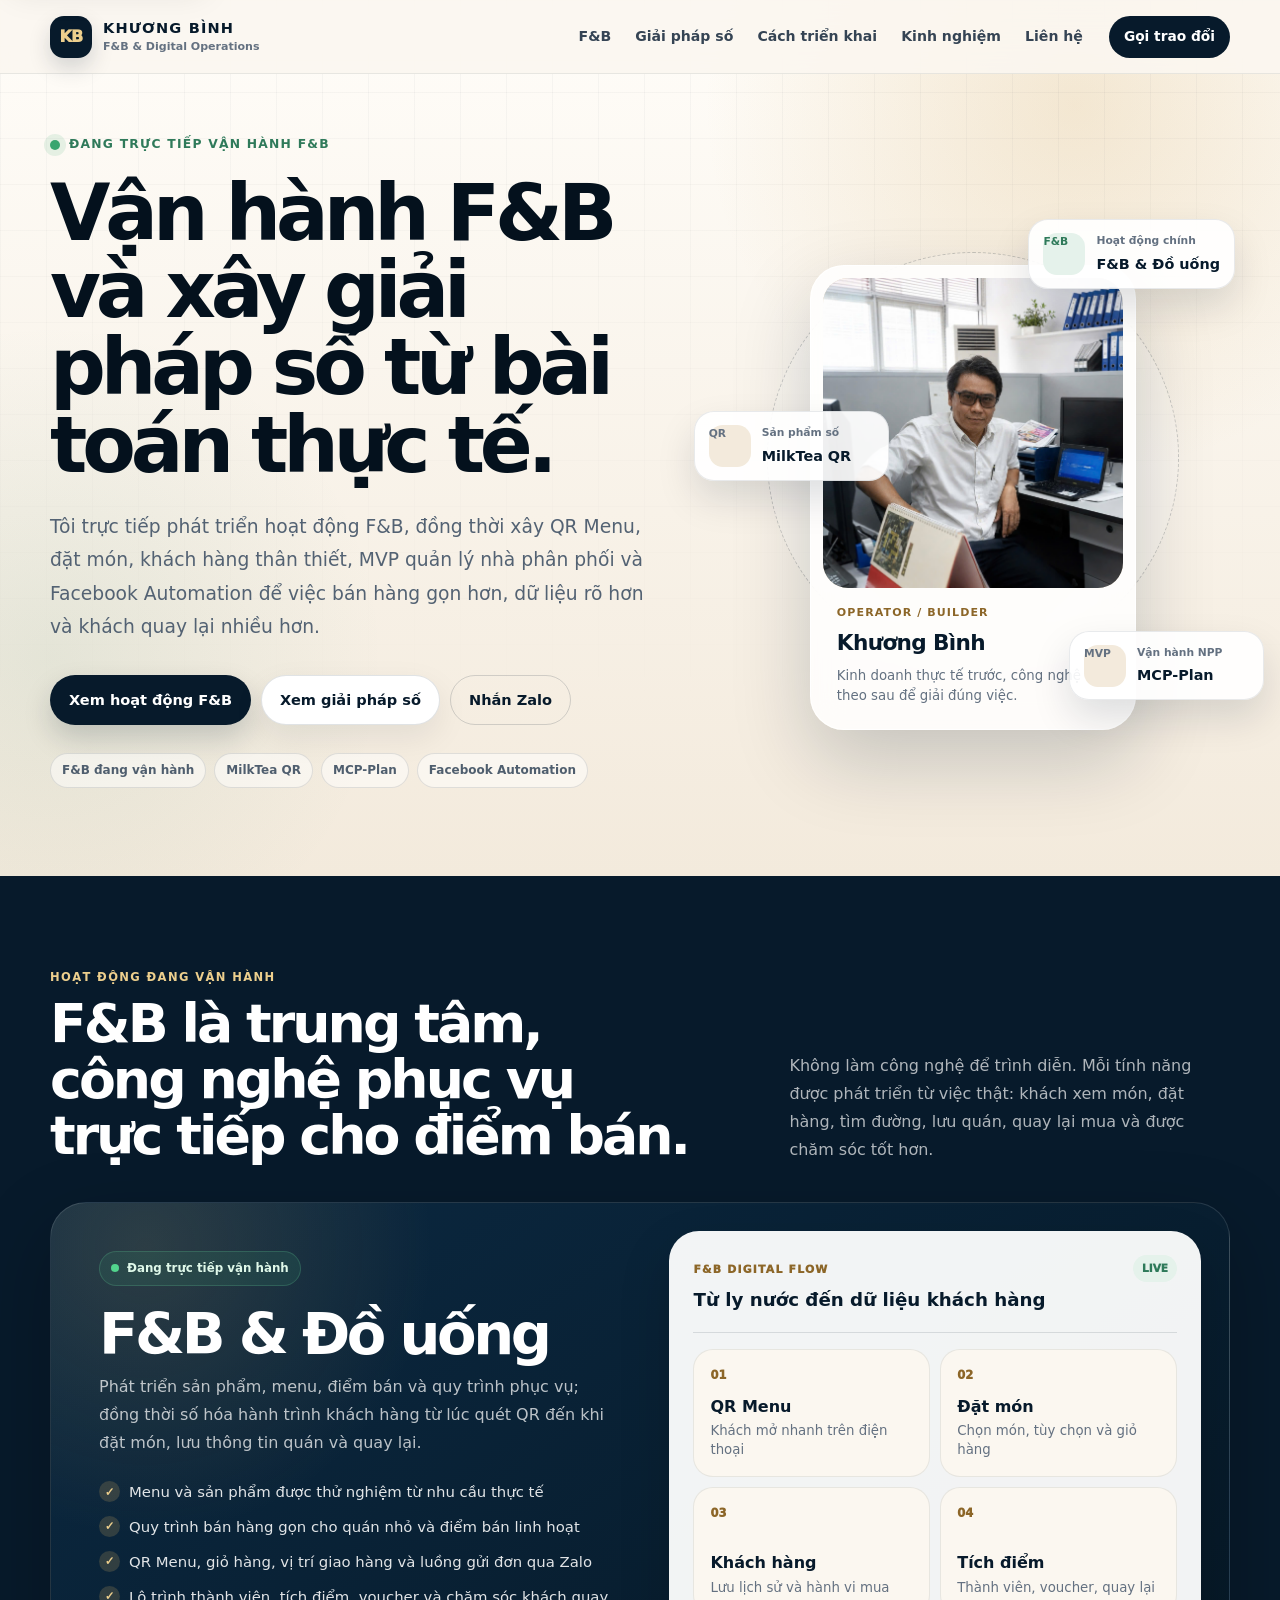
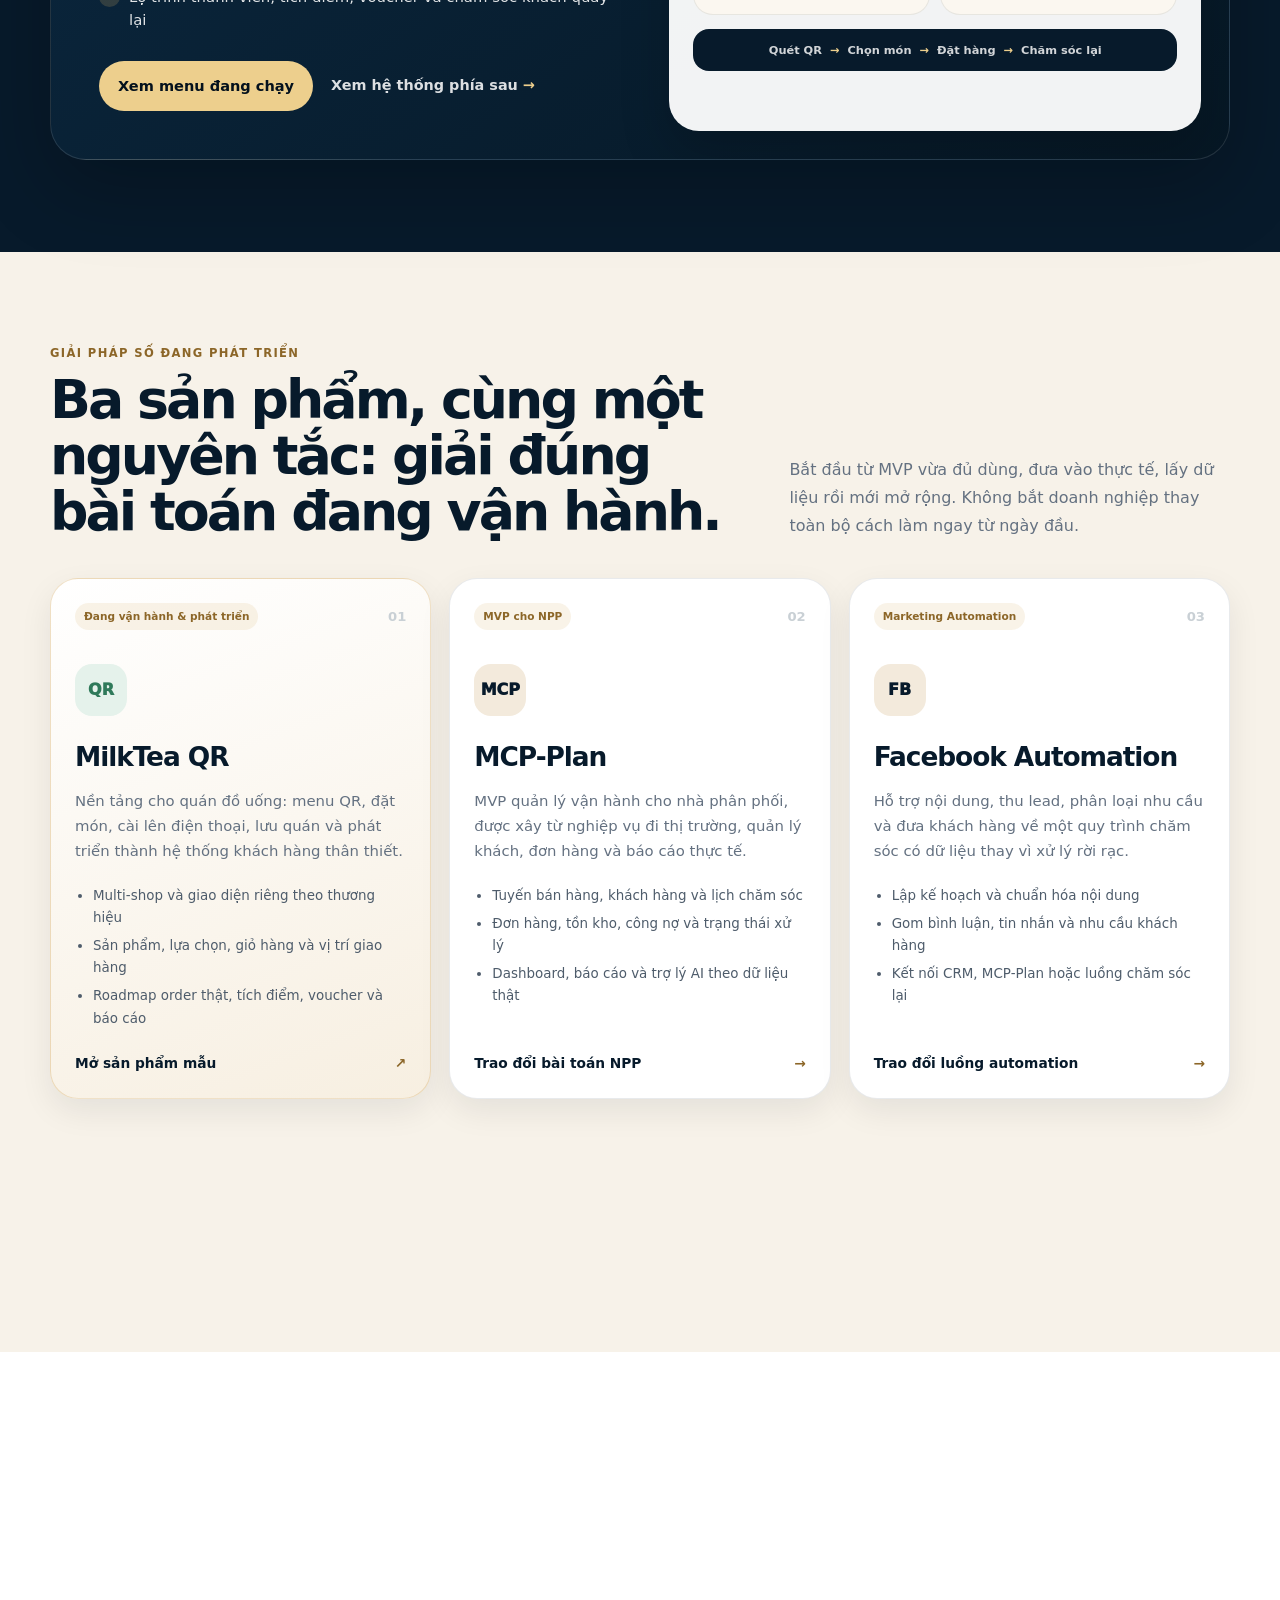
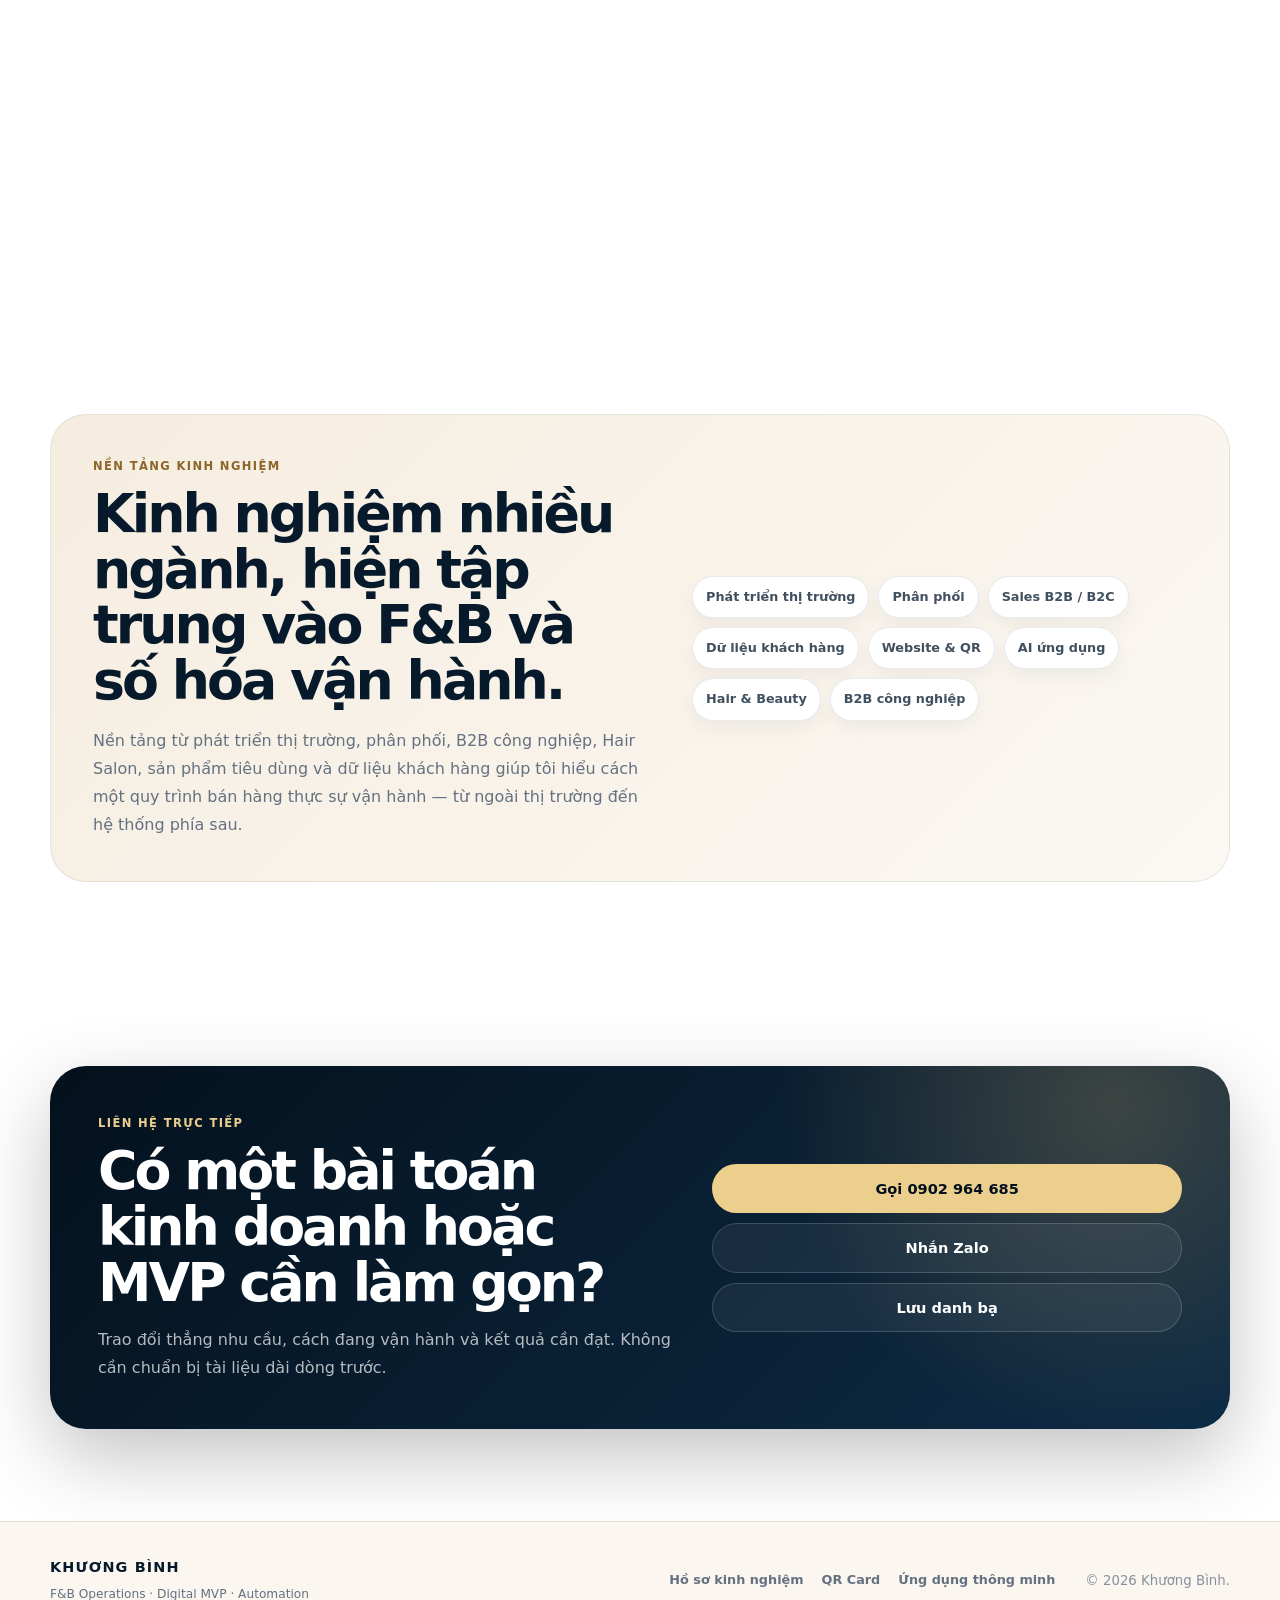
==== commit 8e08b309: "feat: reposition homepage around F&B and digital solutions" ====
--- a/index.html
+++ b/index.html
@@ -1,369 +1,298 @@
-<!DOCTYPE html>
+<!doctype html>
 <html lang="vi">
 <head>
-    <meta charset="UTF-8">
-    <meta name="viewport" content="width=device-width, initial-scale=1.0">
-    <title>Khương Bình - Smart Business Profile</title>
-    <link rel="stylesheet" href="assets/css/style.css">
+  <meta charset="utf-8">
+  <meta name="viewport" content="width=device-width, initial-scale=1, viewport-fit=cover">
+  <meta name="theme-color" content="#071a2b">
+  <meta name="description" content="Khương Bình trực tiếp vận hành F&B và phát triển giải pháp số cho quán đồ uống, nhà phân phối và doanh nghiệp nhỏ.">
+  <title>Khương Bình — F&B & Giải pháp số thực chiến</title>
+  <link rel="stylesheet" href="assets/css/home-v2.css">
 </head>
 <body>
-
-    <!-- 1. TOP NAVIGATION -->
-    <nav class="top-nav">
-        <div class="nav-container">
-            <a href="#" class="nav-brand">KHƯƠNG BÌNH</a>
-            <div class="nav-links desktop-only">
-                <a href="#hero">Hồ sơ</a>
-                <a href="#domains">Lĩnh vực</a>
-                <a href="#competencies">Năng lực</a>
-                <a href="#projects">Dự án</a>
-                <a href="#contact">Liên hệ</a>
+  <a class="skip-link" href="#main-content">Bỏ qua điều hướng</a>
+
+  <header class="site-header" id="top">
+    <div class="container header-inner">
+      <a class="brand" href="#top" aria-label="Khương Bình — Trang chủ">
+        <span class="brand-mark">KB</span>
+        <span class="brand-copy">
+          <strong>KHƯƠNG BÌNH</strong>
+          <small>F&B & Digital Operations</small>
+        </span>
+      </a>
+
+      <button class="menu-toggle" type="button" aria-expanded="false" aria-controls="main-nav">
+        <span></span><span></span><span></span>
+        <span class="sr-only">Mở menu</span>
+      </button>
+
+      <nav class="main-nav" id="main-nav" aria-label="Điều hướng chính">
+        <a href="#fnb">F&B</a>
+        <a href="#solutions">Giải pháp số</a>
+        <a href="#process">Cách triển khai</a>
+        <a href="#experience">Kinh nghiệm</a>
+        <a href="#contact">Liên hệ</a>
+      </nav>
+
+      <a class="header-cta" href="tel:0902964685">Gọi trao đổi</a>
+    </div>
+  </header>
+
+  <main id="main-content">
+    <section class="hero">
+      <div class="container hero-grid">
+        <div class="hero-copy reveal">
+          <div class="eyebrow">Đang trực tiếp vận hành F&B</div>
+          <h1>Vận hành F&B và xây giải pháp số từ bài toán thực tế.</h1>
+          <p class="hero-lead">
+            Tôi trực tiếp phát triển hoạt động F&B, đồng thời xây QR Menu, đặt món,
+            khách hàng thân thiết, MVP quản lý nhà phân phối và Facebook Automation
+            để việc bán hàng gọn hơn, dữ liệu rõ hơn và khách quay lại nhiều hơn.
+          </p>
+          <div class="hero-actions">
+            <a class="btn btn-primary" href="#fnb">Xem hoạt động F&B</a>
+            <a class="btn btn-secondary" href="#solutions">Xem giải pháp số</a>
+            <a class="btn btn-ghost" href="https://zalo.me/0902964685" target="_blank" rel="noopener noreferrer">Nhắn Zalo</a>
+          </div>
+          <div class="hero-tags" aria-label="Các hướng đang phát triển">
+            <span>F&B đang vận hành</span>
+            <span>MilkTea QR</span>
+            <span>MCP-Plan</span>
+            <span>Facebook Automation</span>
+          </div>
+        </div>
+
+        <div class="hero-visual reveal" aria-label="Hệ sinh thái vận hành">
+          <div class="profile-stage">
+            <article class="portrait-card">
+              <img src="avatar.jpg" alt="Khương Bình">
+              <div class="portrait-copy">
+                <span>Operator / Builder</span>
+                <strong>Khương Bình</strong>
+                <small>Kinh doanh thực tế trước, công nghệ theo sau để giải đúng việc.</small>
+              </div>
+            </article>
+
+            <article class="orbit-card orbit-fnb">
+              <span class="orbit-icon">F&amp;B</span>
+              <div><span>Hoạt động chính</span><strong>F&B & Đồ uống</strong></div>
+            </article>
+
+            <article class="orbit-card orbit-qr">
+              <span class="orbit-icon">QR</span>
+              <div><span>Sản phẩm số</span><strong>MilkTea QR</strong></div>
+            </article>
+
+            <article class="orbit-card orbit-mcp">
+              <span class="orbit-icon">MVP</span>
+              <div><span>Vận hành NPP</span><strong>MCP-Plan</strong></div>
+            </article>
+          </div>
+        </div>
+      </div>
+    </section>
+
+    <section class="section section-fnb" id="fnb">
+      <div class="container">
+        <div class="section-heading reveal">
+          <div>
+            <p class="section-kicker">Hoạt động đang vận hành</p>
+            <h2>F&B là trung tâm, công nghệ phục vụ trực tiếp cho điểm bán.</h2>
+          </div>
+          <p>
+            Không làm công nghệ để trình diễn. Mỗi tính năng được phát triển từ việc thật:
+            khách xem món, đặt hàng, tìm đường, lưu quán, quay lại mua và được chăm sóc tốt hơn.
+          </p>
+        </div>
+
+        <article class="fnb-feature reveal">
+          <div class="fnb-copy">
+            <div class="status-pill">Đang trực tiếp vận hành</div>
+            <h3>F&B & Đồ uống</h3>
+            <p>
+              Phát triển sản phẩm, menu, điểm bán và quy trình phục vụ; đồng thời số hóa
+              hành trình khách hàng từ lúc quét QR đến khi đặt món, lưu thông tin quán và quay lại.
+            </p>
+            <ul class="check-list">
+              <li>Menu và sản phẩm được thử nghiệm từ nhu cầu thực tế</li>
+              <li>Quy trình bán hàng gọn cho quán nhỏ và điểm bán linh hoạt</li>
+              <li>QR Menu, giỏ hàng, vị trí giao hàng và luồng gửi đơn qua Zalo</li>
+              <li>Lộ trình thành viên, tích điểm, voucher và chăm sóc khách quay lại</li>
+            </ul>
+            <div class="feature-actions">
+              <a class="btn btn-light" href="https://qr.bepsi.click/chill" target="_blank" rel="noopener noreferrer">Xem menu đang chạy</a>
+              <a class="text-link" href="#solutions">Xem hệ thống phía sau <span>→</span></a>
             </div>
-            <div style="display: flex; align-items: center; gap: 0.5rem;">
-                <button id="search-trigger" class="btn btn-text" aria-label="Tìm nhanh" style="padding: 0.5rem; border-radius: 50%;">
-                    <svg width="20" height="20" viewBox="0 0 24 24" fill="none" stroke="currentColor" stroke-width="1.5"><circle cx="11" cy="11" r="8"/><path d="M21 21l-4.35-4.35"/></svg>
-                </button>
-                <a href="tel:0902964685" class="btn btn-primary btn-small">Gọi ngay</a>
+          </div>
+
+          <div class="fnb-dashboard" aria-label="Luồng số hóa F&B">
+            <div class="dashboard-top">
+              <div>
+                <span>F&B DIGITAL FLOW</span>
+                <strong>Từ ly nước đến dữ liệu khách hàng</strong>
+              </div>
+              <div class="live-dot">LIVE</div>
             </div>
-        </div>
-    </nav>
-
-    <!-- 2. HERO SPLIT EDITORIAL -->
-    <section id="hero" class="section-hero">
-        <div class="hero-container">
-            
-            <!-- Cột trái: Profile Card -->
-            <div class="hero-left">
-                <div class="profile-card">
-                    <div class="profile-visual">
-                        <img src="avatar.jpg" alt="Khương Bình" class="profile-photo">
-                    </div>
-                    <div class="eyebrow">SMART BUSINESS PROFILE</div>
-                    <h1 class="hero-h1">KHƯƠNG BÌNH</h1>
-                    <h2 class="hero-subtitle">Quản trị kinh doanh & giải pháp số thực chiến</h2>
-                    <div class="trust-line">20+ năm kinh nghiệm bán hàng, phát triển thị trường & quản trị kinh doanh</div>
-                    <p class="hero-desc">Tôi kết hợp kinh nghiệm phát triển thị trường, quản lý kinh doanh và công cụ số để hỗ trợ bán hàng, phân phối và vận hành hiệu quả hơn.</p>
-                    
-                    <div class="hero-tags-line">
-                        Phát triển thị trường • Phân phối • Website • QR • App • AI
-                    </div>
-                    
-                    <div class="profile-actions">
-                        <a href="tel:0902964685" class="btn btn-primary btn-full">Gọi ngay</a>
-                        <div class="action-row">
-                            <a href="https://zalo.me/0902964685" target="_blank" rel="noopener noreferrer" class="btn btn-outline">Nhắn Zalo</a>
-                            <a href="assets/files/khuong-binh.vcf" download class="btn btn-outline">Lưu danh bạ</a>
-                            <a class="btn btn-outline btn-website" href="./he-sinh-thai-website.html">Website</a>
-                        </div>
-                    </div>
-                </div>
+            <div class="metric-grid">
+              <div class="metric-card"><span>01</span><strong>QR Menu</strong><small>Khách mở nhanh trên điện thoại</small></div>
+              <div class="metric-card"><span>02</span><strong>Đặt món</strong><small>Chọn món, tùy chọn và giỏ hàng</small></div>
+              <div class="metric-card"><span>03</span><strong>Khách hàng</strong><small>Lưu lịch sử và hành vi mua</small></div>
+              <div class="metric-card"><span>04</span><strong>Tích điểm</strong><small>Thành viên, voucher, quay lại</small></div>
             </div>
-
-            <!-- Cột phải: Lĩnh vực Image Rail -->
-            <div class="hero-right" id="domains">
-                <div class="rail-header">
-                    <div>
-                        <h3 class="rail-title">Hệ sinh thái lĩnh vực</h3>
-                        <p class="rail-desc">Từ quản trị kinh doanh thực chiến đến các kênh phân phối và công cụ số hỗ trợ bán hàng.</p>
-                    </div>
-                    <div class="rail-controls desktop-only">
-                        <button class="rail-nav-btn prev-btn" aria-label="Previous">
-                            <svg width="24" height="24" viewBox="0 0 24 24" fill="none" stroke="currentColor" stroke-width="2"><path d="M15 18l-6-6 6-6"/></svg>
-                        </button>
-                        <button class="rail-nav-btn next-btn" aria-label="Next">
-                            <svg width="24" height="24" viewBox="0 0 24 24" fill="none" stroke="currentColor" stroke-width="2"><path d="M9 18l6-6-6-6"/></svg>
-                        </button>
-                    </div>
-                </div>
-
-                <div class="rail-wrapper" id="domain-rail">
-                    <div class="rail-track">
-                        <!-- Card 01 -->
-                        <div class="domain-card">
-                            <img src="assets/images/cards/ecosystem-quan-tri-kinh-doanh.png" alt="Quản trị kinh doanh" style="position: absolute; top: 0; left: 0; width: 100%; height: 100%; object-fit: cover; z-index: 0;">
-                            <div class="card-num">01</div>
-                            <div class="domain-content">
-                                <span class="badge">Nền tảng chính</span>
-                                <h4>Quản trị kinh doanh</h4>
-                                <p>Phát triển thị trường, quản lý sales, xây dựng hệ thống khách hàng và quy trình kinh doanh.</p>
-                                <a href="ho-so-quan-tri-kinh-doanh.html" aria-label="Xem thêm về Quản trị kinh doanh" class="card-link">Xem thêm 
-                                    <svg width="16" height="16" viewBox="0 0 24 24" fill="none" stroke="currentColor" stroke-width="2"><path d="M5 12h14M12 5l7 7-7 7"/></svg>
-                                </a>
-                            </div>
-                        </div>
-                        <!-- Card 02 -->
-                        <div class="domain-card">
-                            <img src="assets/images/cards/ecosystem-ung-dung-thong-minh.png" alt="Ứng Dụng Thông Minh" style="position: absolute; top: 0; left: 0; width: 100%; height: 100%; object-fit: cover; z-index: 0;">
-                            <div class="card-num">02</div>
-                            <div class="domain-content">
-                                <span class="badge">Giải pháp số</span>
-                                <h4>Ứng Dụng Thông Minh</h4>
-                                <p>Website, QR bán hàng, app quản lý và công cụ AI marketing.</p>
-                                <a href="https://www.ungdungthongminh.shop/thiet-ke-web" class="card-link">Xem thêm 
-                                    <svg width="16" height="16" viewBox="0 0 24 24" fill="none" stroke="currentColor" stroke-width="2"><path d="M5 12h14M12 5l7 7-7 7"/></svg>
-                                </a>
-                            </div>
-                        </div>
-                        <!-- Card 03 -->
-                        <div class="domain-card">
-                            <img src="assets/images/cards/ecosystem-the-hair-lab.png" alt="The Hair Lab" style="position: absolute; top: 0; left: 0; width: 100%; height: 100%; object-fit: cover; z-index: 0;">
-                            <div class="card-num">03</div>
-                            <div class="domain-content">
-                                <span class="badge">Mỹ phẩm tóc</span>
-                                <h4>The Hair Lab</h4>
-                                <p>Mỹ phẩm tóc chuyên nghiệp, hỗ trợ salon, nội dung và công cụ bán hàng ngành tóc.</p>
-                                <a href="https://www.thehairlab.top/" class="card-link">Xem thêm 
-                                    <svg width="16" height="16" viewBox="0 0 24 24" fill="none" stroke="currentColor" stroke-width="2"><path d="M5 12h14M12 5l7 7-7 7"/></svg>
-                                </a>
-                            </div>
-                        </div>
-                        <!-- Card 04 -->
-                        <div class="domain-card">
-                            <img src="assets/images/cards/ecosystem-truyen-dong-cong-nghiep.png" alt="Truyền Động CN" style="position: absolute; top: 0; left: 0; width: 100%; height: 100%; object-fit: cover; z-index: 0;">
-                            <div class="card-num">04</div>
-                            <div class="domain-content">
-                                <span class="badge">B2B công nghiệp</span>
-                                <h4>Truyền Động CN</h4>
-                                <p>Phụ tùng truyền động, tra mã, báo giá và kết nối khách hàng B2B.</p>
-                                <a href="https://www.truyendongcongnghiep.top/tra-ma-bao-gia" class="card-link">Xem thêm &rarr;</a>
-                            </div>
-                        </div>
-                    </div>
-                </div>
-            </div>
-        </div>
-    </section>
-
-    <!-- 3. NĂNG LỰC LÕI -->
-    <section id="competencies" class="section bg-alt">
-        <div class="container">
-            <h2 class="section-title text-center">Năng lực lõi</h2>
-            <div class="grid-competencies">
-                <div class="comp-card">
-                    <div class="competency-head">
-                        <span class="competency-icon">📊</span>
-                        <h3>Quản trị kinh doanh</h3>
-                    </div>
-                    <p>Tối ưu quy trình và nâng cao hiệu quả vận hành doanh nghiệp.</p>
-                    <span class="comp-num">01</span>
-                </div>
-                <div class="comp-card">
-                    <div class="competency-head">
-                        <span class="competency-icon">📈</span>
-                        <h3>Phát triển thị trường</h3>
-                    </div>
-                    <p>Nghiên cứu, lập kế hoạch và mở rộng tệp khách hàng tiềm năng.</p>
-                    <span class="comp-num">02</span>
-                </div>
-                <div class="comp-card">
-                    <div class="competency-head">
-                        <span class="competency-icon">🧩</span>
-                        <h3>Xây dựng HT phân phối</h3>
-                    </div>
-                    <p>Thiết lập và quản lý các kênh phân phối, đại lý bán hàng.</p>
-                    <span class="comp-num">03</span>
-                </div>
-                <div class="comp-card">
-                    <div class="competency-head">
-                        <span class="competency-icon">🎯</span>
-                        <h3>Đào tạo đội sales</h3>
-                    </div>
-                    <p>Nâng cao kỹ năng tư vấn, chốt sale và chăm sóc khách hàng.</p>
-                    <span class="comp-num">04</span>
-                </div>
-                <div class="comp-card">
-                    <div class="competency-head">
-                        <span class="competency-icon">💻</span>
-                        <h3>Công cụ số bán hàng</h3>
-                    </div>
-                    <p>Ứng dụng công nghệ vào việc bán lẻ và quản lý thông tin khách hàng.</p>
-                    <span class="comp-num">05</span>
-                </div>
-                <div class="comp-card">
-                    <div class="competency-head">
-                        <span class="competency-icon">✨</span>
-                        <h3>AI Marketing thực dụng</h3>
-                    </div>
-                    <p>Tích hợp AI để sáng tạo nội dung và tự động hóa quy trình marketing.</p>
-                    <span class="comp-num">06</span>
-                </div>
-            </div>
-        </div>
-    </section>
-
-    <!-- 4. DỰ ÁN NỔI BẬT (RAIL NHỎ) -->
-    <section id="projects" class="section">
-        <div class="container">
-            <div class="rail-header">
-                <h2 class="section-title mb-0">Dự án & Công cụ</h2>
-                <div class="rail-controls desktop-only" id="proj-controls">
-                    <button class="rail-nav-btn prev-btn"><svg width="24" height="24" viewBox="0 0 24 24" fill="none" stroke="currentColor" stroke-width="2"><path d="M15 18l-6-6 6-6"/></svg></button>
-                    <button class="rail-nav-btn next-btn"><svg width="24" height="24" viewBox="0 0 24 24" fill="none" stroke="currentColor" stroke-width="2"><path d="M9 18l6-6-6-6"/></svg></button>
-                </div>
-            </div>
-            <div class="rail-wrapper mt-4">
-                <div class="rail-track">
-                    <div class="project-card">
-                        <div class="proj-visual">
-                            <img src="assets/images/cards/project-web-salon-toc.png" alt="Web salon tóc">
-                            <span class="proj-badge">Web</span>
-                        </div>
-                        <div class="proj-content">
-                            <h5>Web salon tóc</h5>
-                            <p>Hệ thống giới thiệu salon và mỹ phẩm tóc chuyên nghiệp.</p>
-                            <a href="https://www.thehairlab.top/" aria-label="Xem mẫu Web salon tóc" class="btn btn-outline btn-small">Xem mẫu</a>
-                        </div>
-                    </div>
-                    <div class="project-card">
-                        <div class="proj-visual">
-                            <img src="assets/images/cards/project-web-doanh-nghiep-nho.png" alt="Web doanh nghiệp nhỏ">
-                            <span class="proj-badge">AI</span>
-                        </div>
-                        <div class="proj-content">
-                            <h5>Web doanh nghiệp nhỏ</h5>
-                            <p>Giải pháp website tiết kiệm, chuẩn SEO cho SME.</p>
-                            <a href="https://www.ungdungthongminh.shop/mau-demo/company" aria-label="Xem mẫu Web doanh nghiệp nhỏ" class="btn btn-outline btn-small">Xem mẫu</a>
-                        </div>
-                    </div>
-                    <div class="project-card">
-                        <div class="proj-visual">
-                            <img src="assets/images/cards/project-qr-dat-lich.png" alt="QR đặt lịch">
-                            <span class="proj-badge">QR</span>
-                        </div>
-                        <div class="proj-content">
-                            <h5>QR đặt lịch</h5>
-                            <p>Hệ thống quét QR đặt lịch dịch vụ nhanh chóng.</p>
-                            <a href="https://www.thehairlab.top/" aria-label="Xem mẫu QR đặt lịch" class="btn btn-outline btn-small">Xem mẫu</a>
-                        </div>
-                    </div>
-                    <div class="project-card">
-                        <div class="proj-visual">
-                            <img src="assets/images/cards/project-qr-bao-gia.png" alt="QR báo giá">
-                            <span class="proj-badge">Data</span>
-                        </div>
-                        <div class="proj-content">
-                            <h5>QR báo giá</h5>
-                            <p>Tạo và xuất báo giá sản phẩm ngay trên điện thoại.</p>
-                            <a href="mau-danh-thiep-dien-tu.html" aria-label="Xem mẫu QR báo giá" class="btn btn-outline btn-small">Xem mẫu</a>
-                        </div>
-                    </div>
-                    <div class="project-card">
-                        <div class="proj-visual">
-                            <img src="assets/images/cards/project-app-desktop-quan-ly.png" alt="App desktop quản lý">
-                            <span class="proj-badge">App</span>
-                        </div>
-                        <div class="proj-content">
-                            <h5>App desktop quản lý</h5>
-                            <p>Phần mềm quản lý bán hàng và tồn kho nội bộ.</p>
-                            <a href="https://www.ungdungthongminh.shop/phan-mem" aria-label="Xem mẫu App desktop quản lý" class="btn btn-outline btn-small">Xem mẫu</a>
-                        </div>
-                    </div>
-                    <div class="project-card">
-                        <div class="proj-visual">
-                            <img src="assets/images/cards/project-tra-ma-san-pham-b2b.png" alt="Tra mã sản phẩm B2B">
-                            <span class="proj-badge">B2B</span>
-                        </div>
-                        <div class="proj-content">
-                            <h5>Tra mã sản phẩm B2B</h5>
-                            <p>Hệ thống tra cứu chéo mã phụ tùng công nghiệp.</p>
-                            <a href="https://www.truyendongcongnghiep.top/tra-ma-bao-gia" aria-label="Xem mẫu Tra mã sản phẩm B2B" class="btn btn-outline btn-small">Xem mẫu</a>
-                        </div>
-                    </div>
-                </div>
-            </div>
-        </div>
-    </section>
-
-    <!-- 5. CTA FORM GỬI NHU CẦU -->
-    <section id="contact" class="section section-cta">
-        <div class="container">
-            <div class="cta-wrapper">
-                <div class="cta-info">
-                    <h2>Sẵn sàng hợp tác?</h2>
-                    <p>Phản hồi nhanh cho nhu cầu website, QR bán hàng, app quản lý, mỹ phẩm tóc và B2B công nghiệp.</p>
-                    <ul class="contact-list">
-                        <li><svg width="20" height="20" viewBox="0 0 24 24" fill="none" stroke="currentColor" stroke-width="2"><path d="M22 16.92v3a2 2 0 0 1-2.18 2 19.79 19.79 0 0 1-8.63-3.07 19.5 19.5 0 0 1-6-6 19.79 19.79 0 0 1-3.07-8.67A2 2 0 0 1 4.11 2h3a2 2 0 0 1 2 1.72 12.84 12.84 0 0 0 .7 2.81 2 2 0 0 1-.45 2.11L8.09 9.91a16 16 0 0 0 6 6l1.27-1.27a2 2 0 0 1 2.11-.45 12.84 12.84 0 0 0 2.81.7A2 2 0 0 1 22 16.92z"/></svg> <a href="tel:0902964685" style="color: inherit; text-decoration: none;">0902 964 685</a></li>
-                        <li><svg width="20" height="20" viewBox="0 0 24 24" fill="none" stroke="currentColor" stroke-width="2"><path d="M21 15a2 2 0 0 1-2 2H7l-4 4V5a2 2 0 0 1 2-2h14a2 2 0 0 1 2 2z"/></svg> <a href="https://zalo.me/0902964685" target="_blank" rel="noopener noreferrer" style="color: inherit; text-decoration: none;">Zalo: 0902 964 685</a></li>
-                        <li><svg width="20" height="20" viewBox="0 0 24 24" fill="none" stroke="currentColor" stroke-width="2"><circle cx="12" cy="12" r="10"/><path d="M12 2a15.3 15.3 0 0 1 4 10 15.3 15.3 0 0 1-4 10 15.3 15.3 0 0 1-4-10 15.3 15.3 0 0 1 4-10z"/><path d="M2 12h20"/></svg> <a href="https://ungdungthongminh.shop" target="_blank" rel="noopener noreferrer" style="color: inherit; text-decoration: none;">ungdungthongminh.shop</a></li>
-                    </ul>
-                </div>
-                <div class="cta-form-box">
-                    <form id="contactForm">
-                        <div class="form-group">
-                            <label>Họ và tên</label>
-                            <input type="text" id="name" required placeholder="Nhập tên của bạn">
-                        </div>
-                        <div class="form-group">
-                            <label>Dịch vụ quan tâm</label>
-                            <select id="service" required>
-                                <option value="" disabled selected>Chọn lĩnh vực...</option>
-                                <option value="Quản trị kinh doanh">Quản trị kinh doanh</option>
-                                <option value="Giải pháp số">Giải pháp số</option>
-                                <option value="Khác">Khác</option>
-                            </select>
-                        </div>
-                        <div class="form-group">
-                            <label>Ghi chú thêm</label>
-                            <textarea rows="3" placeholder="Chia sẻ thêm về nhu cầu..."></textarea>
-                        </div>
-                        <button type="submit" class="btn btn-primary btn-full">Gửi yêu cầu</button>
-                    </form>
-                </div>
-            </div>
-        </div>
-    </section>
-
-    <footer class="footer">
-        <div class="container text-center">
-            <div class="footer-name">KHƯƠNG BÌNH</div>
-            <div class="footer-links">
-                <a href="https://ungdungthongminh.shop" target="_blank" rel="noopener noreferrer">ungdungthongminh.shop</a>
-                <a href="https://thehairlab.top" target="_blank" rel="noopener noreferrer">thehairlab.top</a>
-                <a href="https://truyendongcongnghiep.top" target="_blank" rel="noopener noreferrer">truyendongcongnghiep.top</a>
-            </div>
-            <div class="copyright">© 2026 Khương Bình. Hồ sơ kinh doanh điện tử.</div>
-        </div>
-    </footer>
-
-    <!-- 6. MOBILE ACTION BAR -->
-    <div class="mobile-action-bar mobile-only">
-        <a href="tel:0902964685" class="action-item">
-            <svg width="24" height="24" viewBox="0 0 24 24" fill="none" stroke="currentColor" stroke-width="2"><path d="M22 16.92v3a2 2 0 0 1-2.18 2 19.79 19.79 0 0 1-8.63-3.07 19.5 19.5 0 0 1-6-6 19.79 19.79 0 0 1-3.07-8.67A2 2 0 0 1 4.11 2h3a2 2 0 0 1 2 1.72 12.84 12.84 0 0 0 .7 2.81 2 2 0 0 1-.45 2.11L8.09 9.91a16 16 0 0 0 6 6l1.27-1.27a2 2 0 0 1 2.11-.45 12.84 12.84 0 0 0 2.81.7A2 2 0 0 1 22 16.92z"/></svg>
-            <span>Gọi ngay</span>
-        </a>
-        <a href="https://zalo.me/0902964685" target="_blank" rel="noopener noreferrer" class="action-item">
-            <svg width="24" height="24" viewBox="0 0 24 24" fill="none" stroke="currentColor" stroke-width="2"><path d="M21 15a2 2 0 0 1-2 2H7l-4 4V5a2 2 0 0 1 2-2h14a2 2 0 0 1 2 2z"/></svg>
-            <span>Zalo</span>
-        </a>
-        <a href="assets/files/khuong-binh.vcf" download class="action-item">
-            <svg width="24" height="24" viewBox="0 0 24 24" fill="none" stroke="currentColor" stroke-width="2"><path d="M19 21H5a2 2 0 0 1-2-2V5a2 2 0 0 1 2-2h11l5 5v11a2 2 0 0 1-2 2z"/><polyline points="17 21 17 13 7 13 7 21"/><polyline points="7 3 7 8 15 8"/></svg>
-            <span>Lưu DB</span>
-        </a>
-        <a href="#contact" class="action-item">
-            <svg width="24" height="24" viewBox="0 0 24 24" fill="none" stroke="currentColor" stroke-width="2"><path d="M14 2H6a2 2 0 0 0-2 2v16a2 2 0 0 0 2 2h12a2 2 0 0 0 2-2V8z"/><polyline points="14 2 14 8 20 8"/><line x1="16" y1="13" x2="8" y2="13"/><line x1="16" y1="17" x2="8" y2="17"/><polyline points="10 9 9 9 8 9"/></svg>
-            <span>Nhu cầu</span>
-        </a>
+            <div class="flow-line"><span>Quét QR</span><b>→</b><span>Chọn món</span><b>→</b><span>Đặt hàng</span><b>→</b><span>Chăm sóc lại</span></div>
+          </div>
+        </article>
+      </div>
+    </section>
+
+    <section class="section section-solutions" id="solutions">
+      <div class="container">
+        <div class="section-heading reveal">
+          <div>
+            <p class="section-kicker">Giải pháp số đang phát triển</p>
+            <h2>Ba sản phẩm, cùng một nguyên tắc: giải đúng bài toán đang vận hành.</h2>
+          </div>
+          <p>
+            Bắt đầu từ MVP vừa đủ dùng, đưa vào thực tế, lấy dữ liệu rồi mới mở rộng.
+            Không bắt doanh nghiệp thay toàn bộ cách làm ngay từ ngày đầu.
+          </p>
+        </div>
+
+        <div class="solution-grid">
+          <article class="solution-card solution-featured reveal">
+            <div class="card-head"><span class="solution-badge">Đang vận hành & phát triển</span><span class="card-index">01</span></div>
+            <div class="solution-icon">QR</div>
+            <h3>MilkTea QR</h3>
+            <p>Nền tảng cho quán đồ uống: menu QR, đặt món, cài lên điện thoại, lưu quán và phát triển thành hệ thống khách hàng thân thiết.</p>
+            <ul>
+              <li>Multi-shop và giao diện riêng theo thương hiệu</li>
+              <li>Sản phẩm, lựa chọn, giỏ hàng và vị trí giao hàng</li>
+              <li>Roadmap order thật, tích điểm, voucher và báo cáo</li>
+            </ul>
+            <a class="card-link" href="https://qr.bepsi.click/chill" target="_blank" rel="noopener noreferrer">Mở sản phẩm mẫu <span>↗</span></a>
+          </article>
+
+          <article class="solution-card reveal">
+            <div class="card-head"><span class="solution-badge">MVP cho NPP</span><span class="card-index">02</span></div>
+            <div class="solution-icon">MCP</div>
+            <h3>MCP-Plan</h3>
+            <p>MVP quản lý vận hành cho nhà phân phối, được xây từ nghiệp vụ đi thị trường, quản lý khách, đơn hàng và báo cáo thực tế.</p>
+            <ul>
+              <li>Tuyến bán hàng, khách hàng và lịch chăm sóc</li>
+              <li>Đơn hàng, tồn kho, công nợ và trạng thái xử lý</li>
+              <li>Dashboard, báo cáo và trợ lý AI theo dữ liệu thật</li>
+            </ul>
+            <a class="card-link" href="https://zalo.me/0902964685" target="_blank" rel="noopener noreferrer">Trao đổi bài toán NPP <span>→</span></a>
+          </article>
+
+          <article class="solution-card reveal">
+            <div class="card-head"><span class="solution-badge">Marketing Automation</span><span class="card-index">03</span></div>
+            <div class="solution-icon">FB</div>
+            <h3>Facebook Automation</h3>
+            <p>Hỗ trợ nội dung, thu lead, phân loại nhu cầu và đưa khách hàng về một quy trình chăm sóc có dữ liệu thay vì xử lý rời rạc.</p>
+            <ul>
+              <li>Lập kế hoạch và chuẩn hóa nội dung</li>
+              <li>Gom bình luận, tin nhắn và nhu cầu khách hàng</li>
+              <li>Kết nối CRM, MCP-Plan hoặc luồng chăm sóc lại</li>
+            </ul>
+            <a class="card-link" href="https://zalo.me/0902964685" target="_blank" rel="noopener noreferrer">Trao đổi luồng automation <span>→</span></a>
+          </article>
+        </div>
+
+        <div class="mvp-callout reveal">
+          <div>
+            <span>MVP THEO NGHIỆP VỤ THẬT</span>
+            <h3>Cần một hệ thống tương tự cho mô hình của anh/chị?</h3>
+            <p>Bắt đầu từ một vấn đề nhỏ, triển khai được, đo được kết quả rồi mới mở rộng.</p>
+          </div>
+          <a class="btn" href="https://zalo.me/0902964685" target="_blank" rel="noopener noreferrer">Trao đổi bài toán</a>
+        </div>
+      </div>
+    </section>
+
+    <section class="section section-process" id="process">
+      <div class="container">
+        <div class="section-heading reveal">
+          <div>
+            <p class="section-kicker">Cách triển khai</p>
+            <h2>Làm gọn, chạy thật, đo rồi mới mở rộng.</h2>
+          </div>
+          <p>Một MVP tốt không cần nhiều tính năng ngay từ đầu. Nó cần giải đúng việc, có người dùng thật và tạo ra dữ liệu để quyết định bước tiếp theo.</p>
+        </div>
+        <div class="process-grid">
+          <article class="process-card reveal"><span>01</span><h3>Hiểu cách đang vận hành</h3><p>Quan sát quy trình hiện tại, dữ liệu đang nằm ở đâu và ai là người sử dụng thật.</p></article>
+          <article class="process-card reveal"><span>02</span><h3>Chọn đúng vấn đề</h3><p>Ưu tiên việc đang gây mất thời gian, thất thoát, bỏ sót khách hoặc khó kiểm soát.</p></article>
+          <article class="process-card reveal"><span>03</span><h3>Làm MVP đủ dùng</h3><p>Đưa vào sử dụng sớm thay vì làm một bản demo đẹp nhưng không ai dùng hàng ngày.</p></article>
+          <article class="process-card reveal"><span>04</span><h3>Đo rồi mở rộng</h3><p>Dựa trên dữ liệu sử dụng thật để quyết định tính năng, automation và báo cáo tiếp theo.</p></article>
+        </div>
+      </div>
+    </section>
+
+    <section class="section section-experience" id="experience">
+      <div class="container">
+        <div class="experience-panel reveal">
+          <div class="experience-copy">
+            <p class="section-kicker">Nền tảng kinh nghiệm</p>
+            <h2>Kinh nghiệm nhiều ngành, hiện tập trung vào F&B và số hóa vận hành.</h2>
+            <p>
+              Nền tảng từ phát triển thị trường, phân phối, B2B công nghiệp, Hair Salon,
+              sản phẩm tiêu dùng và dữ liệu khách hàng giúp tôi hiểu cách một quy trình bán hàng
+              thực sự vận hành — từ ngoài thị trường đến hệ thống phía sau.
+            </p>
+          </div>
+          <div class="experience-tags" aria-label="Kỹ năng và kinh nghiệm">
+            <span>Phát triển thị trường</span>
+            <span>Phân phối</span>
+            <span>Sales B2B / B2C</span>
+            <span>Dữ liệu khách hàng</span>
+            <span>Website & QR</span>
+            <span>AI ứng dụng</span>
+            <span>Hair & Beauty</span>
+            <span>B2B công nghiệp</span>
+          </div>
+        </div>
+      </div>
+    </section>
+
+    <section class="section section-contact" id="contact">
+      <div class="container">
+        <div class="contact-panel reveal">
+          <div class="contact-copy">
+            <p class="section-kicker">Liên hệ trực tiếp</p>
+            <h2>Có một bài toán kinh doanh hoặc MVP cần làm gọn?</h2>
+            <p>Trao đổi thẳng nhu cầu, cách đang vận hành và kết quả cần đạt. Không cần chuẩn bị tài liệu dài dòng trước.</p>
+          </div>
+          <div class="contact-actions">
+            <a class="btn btn-gold" href="tel:0902964685">Gọi 0902 964 685</a>
+            <a class="btn btn-dark-outline" href="https://zalo.me/0902964685" target="_blank" rel="noopener noreferrer">Nhắn Zalo</a>
+            <a class="btn btn-dark-outline" href="assets/files/khuong-binh.vcf" download>Lưu danh bạ</a>
+          </div>
+        </div>
+      </div>
+    </section>
+  </main>
+
+  <footer class="site-footer">
+    <div class="container footer-inner">
+      <div class="footer-brand">
+        <strong>KHƯƠNG BÌNH</strong>
+        <span>F&B Operations · Digital MVP · Automation</span>
+      </div>
+      <div class="footer-links">
+        <a href="ho-so-quan-tri-kinh-doanh.html">Hồ sơ kinh nghiệm</a>
+        <a href="qr-khuong-binh.html">QR Card</a>
+        <a href="https://ungdungthongminh.shop" target="_blank" rel="noopener noreferrer">Ứng dụng thông minh</a>
+      </div>
+      <small>© <span id="current-year">2026</span> Khương Bình.</small>
     </div>
-
-    <!-- 7. SEARCH MODAL -->
-    <div id="search-modal" class="search-modal" aria-hidden="true">
-        <div class="search-modal-overlay" id="search-overlay"></div>
-        <div class="search-modal-container">
-            <div class="search-header">
-                <svg class="search-icon" width="20" height="20" viewBox="0 0 24 24" fill="none" stroke="currentColor" stroke-width="1.5"><circle cx="11" cy="11" r="8"/><path d="M21 21l-4.35-4.35"/></svg>
-                <input type="text" id="search-input" placeholder="Tìm kiếm liên hệ, lĩnh vực, dự án..." autocomplete="off">
-                <button class="search-close" id="search-close" aria-label="Đóng">
-                    <svg width="20" height="20" viewBox="0 0 24 24" fill="none" stroke="currentColor" stroke-width="2"><path d="M18 6L6 18M6 6l12 12"/></svg>
-                </button>
-            </div>
-            <div class="search-results" id="search-results"></div>
-            <div class="search-empty" id="search-empty" style="display: none;">
-                <p>Không tìm thấy kết quả phù hợp.</p>
-                <p style="margin-top: 0.5rem;">Bạn có thể <a href="https://zalo.me/0902964685" target="_blank" rel="noopener noreferrer">nhắn Zalo</a> để hỏi trực tiếp.</p>
-            </div>
-        </div>
-    </div>
-
-    <script src="assets/js/main.js"></script>
+  </footer>
+
+  <nav class="mobile-action-bar" aria-label="Liên hệ nhanh">
+    <a href="tel:0902964685"><span>☎</span><small>Gọi</small></a>
+    <a href="https://zalo.me/0902964685" target="_blank" rel="noopener noreferrer"><span>Z</span><small>Zalo</small></a>
+    <a class="mobile-primary" href="https://qr.bepsi.click/chill" target="_blank" rel="noopener noreferrer"><span>▦</span><small>Menu F&B</small></a>
+  </nav>
+
+  <script src="assets/js/home-v2.js"></script>
 </body>
-</html>+</html>
--- a/assets/css/home-v2.css
+++ b/assets/css/home-v2.css
@@ -0,0 +1,806 @@
+:root {
+  --navy-950: #04111d;
+  --navy-900: #071a2b;
+  --navy-800: #0d2b45;
+  --cream-50: #fffdf9;
+  --cream-100: #fbf7f0;
+  --cream-200: #f3eadc;
+  --cream-300: #e7d7bf;
+  --gold-300: #edcf8d;
+  --gold-500: #d2a85f;
+  --gold-700: #8c6628;
+  --green-100: #e5f2eb;
+  --green-500: #2f7a5a;
+  --ink: #172431;
+  --muted: #647181;
+  --white: #fff;
+  --line: rgba(7, 26, 43, 0.12);
+  --shadow-sm: 0 12px 32px rgba(7, 26, 43, 0.08);
+  --shadow-md: 0 24px 70px rgba(7, 26, 43, 0.15);
+  --radius: 28px;
+  --container: 1180px;
+}
+
+* { box-sizing: border-box; }
+html { scroll-behavior: smooth; }
+body {
+  margin: 0;
+  color: var(--ink);
+  background: var(--cream-100);
+  font-family: Inter, ui-sans-serif, system-ui, -apple-system, BlinkMacSystemFont, "Segoe UI", sans-serif;
+  line-height: 1.6;
+  -webkit-font-smoothing: antialiased;
+}
+body.nav-open { overflow: hidden; }
+a { color: inherit; }
+img { display: block; max-width: 100%; }
+button { font: inherit; }
+
+.sr-only {
+  position: absolute;
+  width: 1px;
+  height: 1px;
+  padding: 0;
+  margin: -1px;
+  overflow: hidden;
+  clip: rect(0, 0, 0, 0);
+  white-space: nowrap;
+  border: 0;
+}
+
+.skip-link {
+  position: fixed;
+  top: 10px;
+  left: 10px;
+  z-index: 9999;
+  transform: translateY(-160%);
+  padding: 10px 14px;
+  border-radius: 10px;
+  background: var(--white);
+  color: var(--navy-900);
+  text-decoration: none;
+  font-weight: 800;
+  box-shadow: var(--shadow-sm);
+}
+.skip-link:focus { transform: translateY(0); }
+
+.container {
+  width: min(calc(100% - 32px), var(--container));
+  margin-inline: auto;
+}
+.section { padding: 92px 0; }
+.section-kicker {
+  margin: 0 0 10px;
+  color: var(--gold-700);
+  font-size: 0.72rem;
+  font-weight: 900;
+  letter-spacing: 0.12em;
+  text-transform: uppercase;
+}
+.section-heading {
+  display: grid;
+  grid-template-columns: minmax(0, 1.12fr) minmax(280px, 0.72fr);
+  gap: 54px;
+  align-items: end;
+  margin-bottom: 38px;
+}
+.section-heading h2,
+.experience-copy h2,
+.contact-copy h2 {
+  margin: 0;
+  color: var(--navy-900);
+  font-size: clamp(2rem, 4.2vw, 3.7rem);
+  line-height: 1.04;
+  letter-spacing: -0.055em;
+  text-wrap: balance;
+}
+.section-heading > p {
+  margin: 0;
+  color: var(--muted);
+  line-height: 1.75;
+}
+
+.site-header {
+  position: fixed;
+  inset: 0 0 auto;
+  z-index: 1000;
+  height: 74px;
+  background: rgba(251, 247, 240, 0.9);
+  backdrop-filter: blur(18px);
+  -webkit-backdrop-filter: blur(18px);
+  border-bottom: 1px solid rgba(7, 26, 43, 0.08);
+}
+.header-inner {
+  height: 100%;
+  display: flex;
+  align-items: center;
+  gap: 26px;
+}
+.brand {
+  display: inline-flex;
+  align-items: center;
+  gap: 11px;
+  min-width: max-content;
+  text-decoration: none;
+}
+.brand-mark {
+  width: 42px;
+  height: 42px;
+  display: grid;
+  place-items: center;
+  border-radius: 14px;
+  background: var(--navy-900);
+  color: var(--gold-300);
+  font-weight: 950;
+  letter-spacing: -0.05em;
+  box-shadow: 0 10px 22px rgba(7, 26, 43, 0.16);
+}
+.brand-copy { display: grid; line-height: 1.15; }
+.brand-copy strong {
+  color: var(--navy-900);
+  font-size: 0.91rem;
+  letter-spacing: 0.08em;
+}
+.brand-copy small {
+  margin-top: 4px;
+  color: var(--muted);
+  font-size: 0.69rem;
+  font-weight: 700;
+}
+.main-nav {
+  margin-left: auto;
+  display: flex;
+  align-items: center;
+  gap: 24px;
+}
+.main-nav a {
+  color: #354454;
+  text-decoration: none;
+  font-size: 0.88rem;
+  font-weight: 760;
+}
+.main-nav a:hover,
+.main-nav a:focus-visible { color: var(--gold-700); }
+.header-cta {
+  min-height: 42px;
+  display: inline-flex;
+  align-items: center;
+  justify-content: center;
+  padding: 9px 15px;
+  border-radius: 999px;
+  background: var(--navy-900);
+  color: var(--white);
+  text-decoration: none;
+  font-size: 0.86rem;
+  font-weight: 850;
+}
+.menu-toggle { display: none; }
+
+.hero {
+  position: relative;
+  overflow: clip;
+  padding: 132px 0 88px;
+  background:
+    radial-gradient(circle at 84% 12%, rgba(210, 168, 95, 0.24), transparent 28%),
+    radial-gradient(circle at 4% 75%, rgba(47, 122, 90, 0.09), transparent 24%),
+    linear-gradient(180deg, var(--cream-50), var(--cream-200));
+}
+.hero::before {
+  content: "";
+  position: absolute;
+  inset: 0;
+  pointer-events: none;
+  background-image:
+    linear-gradient(rgba(7, 26, 43, 0.035) 1px, transparent 1px),
+    linear-gradient(90deg, rgba(7, 26, 43, 0.035) 1px, transparent 1px);
+  background-size: 46px 46px;
+  mask-image: linear-gradient(180deg, #000, transparent 82%);
+}
+.hero-grid {
+  position: relative;
+  display: grid;
+  grid-template-columns: 1.08fr 0.92fr;
+  gap: 62px;
+  align-items: center;
+  min-height: 620px;
+}
+.eyebrow {
+  display: inline-flex;
+  align-items: center;
+  gap: 9px;
+  margin-bottom: 20px;
+  color: var(--green-500);
+  font-size: 0.77rem;
+  font-weight: 900;
+  letter-spacing: 0.1em;
+  text-transform: uppercase;
+}
+.eyebrow::before {
+  content: "";
+  width: 10px;
+  height: 10px;
+  border-radius: 50%;
+  background: #39a56f;
+  box-shadow: 0 0 0 6px rgba(57, 165, 111, 0.12);
+}
+.hero h1 {
+  max-width: 760px;
+  margin: 0;
+  color: var(--navy-950);
+  font-size: clamp(3rem, 6.1vw, 5.5rem);
+  line-height: 0.99;
+  letter-spacing: -0.065em;
+  text-wrap: balance;
+}
+.hero-lead {
+  max-width: 720px;
+  margin: 26px 0 0;
+  color: #536273;
+  font-size: clamp(1rem, 1.55vw, 1.17rem);
+  line-height: 1.78;
+}
+.hero-actions {
+  display: flex;
+  flex-wrap: wrap;
+  gap: 10px;
+  margin-top: 32px;
+}
+.btn {
+  min-height: 49px;
+  display: inline-flex;
+  align-items: center;
+  justify-content: center;
+  padding: 12px 18px;
+  border: 1px solid transparent;
+  border-radius: 999px;
+  text-decoration: none;
+  font-size: 0.91rem;
+  font-weight: 850;
+  transition: transform 0.2s ease, box-shadow 0.2s ease, background 0.2s ease;
+}
+.btn:hover { transform: translateY(-2px); }
+.btn-primary {
+  color: var(--white);
+  background: var(--navy-900);
+  box-shadow: 0 13px 28px rgba(7, 26, 43, 0.18);
+}
+.btn-secondary {
+  color: var(--navy-900);
+  background: var(--white);
+  border-color: var(--line);
+  box-shadow: var(--shadow-sm);
+}
+.btn-ghost {
+  color: var(--navy-900);
+  background: transparent;
+  border-color: rgba(7, 26, 43, 0.16);
+}
+.hero-tags {
+  display: flex;
+  flex-wrap: wrap;
+  gap: 8px;
+  margin-top: 28px;
+}
+.hero-tags span {
+  padding: 7px 11px;
+  border: 1px solid rgba(7, 26, 43, 0.11);
+  border-radius: 999px;
+  background: rgba(255, 255, 255, 0.5);
+  color: #4f5e6e;
+  font-size: 0.75rem;
+  font-weight: 760;
+}
+
+.hero-visual { position: relative; min-height: 525px; }
+.profile-stage {
+  position: relative;
+  min-height: 525px;
+  width: 100%;
+}
+.profile-stage::before {
+  content: "";
+  position: absolute;
+  width: 410px;
+  height: 410px;
+  top: 55px;
+  left: 50%;
+  transform: translateX(-50%);
+  border: 1px dashed rgba(7, 26, 43, 0.2);
+  border-radius: 50%;
+  box-shadow: inset 0 0 0 44px rgba(255, 255, 255, 0.17);
+}
+.portrait-card {
+  position: absolute;
+  z-index: 2;
+  width: 326px;
+  top: 68px;
+  left: 50%;
+  transform: translateX(-50%);
+  padding: 12px;
+  border: 1px solid rgba(255, 255, 255, 0.9);
+  border-radius: 34px;
+  background: rgba(255, 255, 255, 0.83);
+  box-shadow: 0 30px 80px rgba(7, 26, 43, 0.2);
+  backdrop-filter: blur(15px);
+}
+.portrait-card img {
+  width: 100%;
+  height: 310px;
+  object-fit: cover;
+  object-position: center 34%;
+  border-radius: 25px;
+  background: var(--cream-300);
+}
+.portrait-copy { display: grid; padding: 16px 14px 11px; }
+.portrait-copy span {
+  color: var(--gold-700);
+  font-size: 0.69rem;
+  font-weight: 900;
+  letter-spacing: 0.1em;
+  text-transform: uppercase;
+}
+.portrait-copy strong {
+  margin-top: 4px;
+  color: var(--navy-900);
+  font-size: 1.35rem;
+  letter-spacing: -0.03em;
+}
+.portrait-copy small { margin-top: 5px; color: var(--muted); line-height: 1.5; }
+.orbit-card {
+  position: absolute;
+  z-index: 4;
+  min-width: 195px;
+  display: flex;
+  align-items: center;
+  gap: 11px;
+  padding: 12px 14px;
+  border: 1px solid rgba(7, 26, 43, 0.09);
+  border-radius: 20px;
+  background: rgba(255, 255, 255, 0.92);
+  box-shadow: 0 18px 38px rgba(7, 26, 43, 0.13);
+}
+.orbit-card span { display: block; color: var(--muted); font-size: 0.67rem; font-weight: 750; }
+.orbit-card strong { display: block; margin-top: 3px; color: var(--navy-900); font-size: 0.9rem; }
+.orbit-icon {
+  flex: 0 0 42px;
+  width: 42px;
+  height: 42px;
+  display: grid;
+  place-items: center;
+  border-radius: 14px;
+  background: var(--cream-200);
+  color: var(--navy-900);
+  font-weight: 950;
+}
+.orbit-fnb { top: 22px; right: -5px; }
+.orbit-fnb .orbit-icon { background: var(--green-100); color: var(--green-500); }
+.orbit-qr { top: 214px; left: -22px; }
+.orbit-mcp { right: -34px; bottom: 22px; }
+
+.section-fnb { background: var(--navy-900); color: var(--white); }
+.section-fnb .section-kicker { color: var(--gold-300); }
+.section-fnb .section-heading h2 { color: var(--white); }
+.section-fnb .section-heading > p { color: rgba(255, 255, 255, 0.68); }
+.fnb-feature {
+  position: relative;
+  overflow: hidden;
+  display: grid;
+  grid-template-columns: 1.03fr 0.97fr;
+  gap: 26px;
+  padding: 28px;
+  border: 1px solid rgba(255, 255, 255, 0.12);
+  border-radius: 36px;
+  background:
+    radial-gradient(circle at 8% 8%, rgba(210, 168, 95, 0.17), transparent 24%),
+    linear-gradient(145deg, #0b2942, #061724);
+  box-shadow: 0 28px 80px rgba(0, 0, 0, 0.24);
+}
+.fnb-copy { padding: 20px; }
+.status-pill {
+  display: inline-flex;
+  align-items: center;
+  gap: 8px;
+  padding: 7px 11px;
+  border: 1px solid rgba(110, 220, 158, 0.2);
+  border-radius: 999px;
+  color: #dff8e9;
+  background: rgba(57, 165, 111, 0.14);
+  font-size: 0.74rem;
+  font-weight: 850;
+}
+.status-pill::before {
+  content: "";
+  width: 8px;
+  height: 8px;
+  border-radius: 50%;
+  background: #52d58d;
+}
+.fnb-copy h3 {
+  margin: 21px 0 10px;
+  font-size: clamp(2.4rem, 4.5vw, 4.3rem);
+  line-height: 0.98;
+  letter-spacing: -0.06em;
+}
+.fnb-copy > p {
+  margin: 0;
+  color: rgba(255, 255, 255, 0.72);
+  line-height: 1.75;
+}
+.check-list {
+  list-style: none;
+  display: grid;
+  gap: 11px;
+  padding: 0;
+  margin: 24px 0 0;
+}
+.check-list li {
+  position: relative;
+  padding-left: 30px;
+  color: rgba(255, 255, 255, 0.88);
+  font-size: 0.93rem;
+}
+.check-list li::before {
+  content: "✓";
+  position: absolute;
+  left: 0;
+  top: 0;
+  width: 21px;
+  height: 21px;
+  display: grid;
+  place-items: center;
+  border-radius: 50%;
+  background: rgba(210, 168, 95, 0.2);
+  color: var(--gold-300);
+  font-size: 0.72rem;
+  font-weight: 950;
+}
+.feature-actions { display: flex; flex-wrap: wrap; align-items: center; gap: 18px; margin-top: 28px; }
+.btn-light { background: var(--gold-300); color: var(--navy-950); }
+.text-link { color: rgba(255, 255, 255, 0.86); text-decoration: none; font-size: 0.9rem; font-weight: 820; }
+.text-link span { color: var(--gold-300); }
+.fnb-dashboard {
+  padding: 24px;
+  border-radius: 30px;
+  background: rgba(255, 255, 255, 0.95);
+  color: var(--ink);
+  box-shadow: 0 22px 50px rgba(0, 0, 0, 0.18);
+}
+.dashboard-top {
+  display: flex;
+  justify-content: space-between;
+  gap: 16px;
+  align-items: flex-start;
+  padding-bottom: 18px;
+  border-bottom: 1px solid var(--line);
+}
+.dashboard-top span { color: var(--gold-700); font-size: 0.68rem; font-weight: 950; letter-spacing: 0.11em; }
+.dashboard-top strong { display: block; margin-top: 4px; color: var(--navy-900); font-size: 1.14rem; }
+.live-dot { padding: 5px 9px; border-radius: 999px; background: var(--green-100); color: var(--green-500); font-size: 0.66rem; font-weight: 950; }
+.metric-grid { display: grid; grid-template-columns: 1fr 1fr; gap: 10px; margin-top: 16px; }
+.metric-card {
+  min-height: 128px;
+  display: flex;
+  flex-direction: column;
+  padding: 16px;
+  border: 1px solid rgba(7, 26, 43, 0.08);
+  border-radius: 20px;
+  background: var(--cream-100);
+}
+.metric-card span { color: var(--gold-700); font-size: 0.72rem; font-weight: 950; }
+.metric-card strong { margin-top: auto; color: var(--navy-900); }
+.metric-card small { margin-top: 3px; color: var(--muted); line-height: 1.4; }
+.flow-line {
+  display: flex;
+  flex-wrap: wrap;
+  justify-content: center;
+  gap: 8px;
+  margin-top: 14px;
+  padding: 12px;
+  border-radius: 16px;
+  background: var(--navy-900);
+  color: rgba(255, 255, 255, 0.82);
+  font-size: 0.71rem;
+  font-weight: 780;
+}
+.flow-line b { color: var(--gold-300); }
+
+.section-solutions { background: #f7f2e9; }
+.solution-grid { display: grid; grid-template-columns: repeat(3, 1fr); gap: 18px; }
+.solution-card {
+  min-height: 100%;
+  display: flex;
+  flex-direction: column;
+  padding: 24px;
+  border: 1px solid rgba(7, 26, 43, 0.09);
+  border-radius: var(--radius);
+  background: var(--white);
+  box-shadow: var(--shadow-sm);
+  transition: transform 0.25s ease, box-shadow 0.25s ease;
+}
+.solution-card:hover { transform: translateY(-5px); box-shadow: var(--shadow-md); }
+.solution-featured { background: linear-gradient(160deg, #fff, #f7efe1); border-color: rgba(210, 168, 95, 0.34); }
+.card-head { display: flex; justify-content: space-between; gap: 12px; align-items: center; }
+.solution-badge { padding: 5px 9px; border-radius: 999px; background: rgba(210, 168, 95, 0.14); color: var(--gold-700); font-size: 0.66rem; font-weight: 900; }
+.card-index { color: #c9d0d5; font-size: 0.82rem; font-weight: 900; }
+.solution-icon {
+  width: 52px;
+  height: 52px;
+  display: grid;
+  place-items: center;
+  margin: 34px 0 20px;
+  border-radius: 17px;
+  background: var(--cream-200);
+  color: var(--navy-900);
+  font-weight: 950;
+}
+.solution-featured .solution-icon { background: var(--green-100); color: var(--green-500); }
+.solution-card h3 { margin: 0; color: var(--navy-900); font-size: 1.65rem; letter-spacing: -0.04em; }
+.solution-card > p { margin: 11px 0 0; color: var(--muted); font-size: 0.93rem; line-height: 1.68; }
+.solution-card ul { margin: 21px 0 22px; padding-left: 18px; color: #4e5c6b; font-size: 0.84rem; line-height: 1.65; }
+.solution-card li + li { margin-top: 6px; }
+.card-link { margin-top: auto; display: inline-flex; justify-content: space-between; gap: 12px; color: var(--navy-900); text-decoration: none; font-size: 0.86rem; font-weight: 880; }
+.card-link span { color: var(--gold-700); }
+.mvp-callout {
+  margin-top: 20px;
+  display: flex;
+  justify-content: space-between;
+  align-items: center;
+  gap: 30px;
+  padding: 24px 26px;
+  border-radius: var(--radius);
+  background: linear-gradient(135deg, var(--navy-950), var(--navy-800));
+  color: var(--white);
+  box-shadow: var(--shadow-md);
+}
+.mvp-callout span { color: var(--gold-300); font-size: 0.67rem; font-weight: 950; letter-spacing: 0.1em; }
+.mvp-callout h3 { margin: 5px 0 3px; font-size: 1.45rem; }
+.mvp-callout p { margin: 0; color: rgba(255, 255, 255, 0.68); font-size: 0.88rem; }
+.mvp-callout .btn { min-width: max-content; background: var(--gold-300); color: var(--navy-950); }
+
+.section-process { background: var(--white); }
+.process-grid { display: grid; grid-template-columns: repeat(4, 1fr); gap: 14px; }
+.process-card {
+  position: relative;
+  overflow: hidden;
+  min-height: 240px;
+  padding: 22px;
+  border: 1px solid var(--line);
+  border-radius: 24px;
+  background: var(--cream-100);
+}
+.process-card::after {
+  content: "";
+  position: absolute;
+  width: 140px;
+  height: 140px;
+  top: -75px;
+  right: -75px;
+  border-radius: 50%;
+  background: rgba(210, 168, 95, 0.12);
+}
+.process-card > span { color: var(--gold-700); font-size: 0.75rem; font-weight: 950; }
+.process-card h3 { margin: 60px 0 8px; color: var(--navy-900); font-size: 1.1rem; }
+.process-card p { margin: 0; color: var(--muted); font-size: 0.85rem; line-height: 1.62; }
+
+.section-experience { padding-top: 38px; background: var(--white); }
+.experience-panel {
+  display: grid;
+  grid-template-columns: 1.05fr 0.95fr;
+  gap: 52px;
+  align-items: center;
+  padding: 42px;
+  border: 1px solid rgba(7, 26, 43, 0.08);
+  border-radius: 36px;
+  background: linear-gradient(135deg, #f6ede0, #fbf8f3);
+}
+.experience-copy > p:last-child { margin: 18px 0 0; color: var(--muted); line-height: 1.75; }
+.experience-tags { display: flex; flex-wrap: wrap; gap: 9px; }
+.experience-tags span {
+  padding: 10px 13px;
+  border: 1px solid rgba(7, 26, 43, 0.09);
+  border-radius: 999px;
+  background: var(--white);
+  color: #40505f;
+  font-size: 0.8rem;
+  font-weight: 780;
+  box-shadow: 0 8px 20px rgba(7, 26, 43, 0.05);
+}
+
+.section-contact { background: var(--white); }
+.contact-panel {
+  display: grid;
+  grid-template-columns: 1.1fr 0.9fr;
+  gap: 40px;
+  align-items: center;
+  padding: 48px;
+  border-radius: 36px;
+  background:
+    radial-gradient(circle at 90% 10%, rgba(210, 168, 95, 0.25), transparent 30%),
+    linear-gradient(135deg, var(--navy-950), var(--navy-800));
+  color: var(--white);
+  box-shadow: 0 28px 80px rgba(0, 0, 0, 0.24);
+}
+.contact-copy .section-kicker { color: var(--gold-300); }
+.contact-copy h2 { color: var(--white); }
+.contact-copy p:last-child { margin: 16px 0 0; color: rgba(255, 255, 255, 0.7); line-height: 1.72; }
+.contact-actions { display: grid; gap: 10px; }
+.btn-gold { background: var(--gold-300); color: var(--navy-950); }
+.btn-dark-outline { background: rgba(255, 255, 255, 0.06); border-color: rgba(255, 255, 255, 0.17); color: var(--white); }
+
+.site-footer { padding: 34px 0 110px; border-top: 1px solid var(--line); background: var(--cream-100); }
+.footer-inner { display: grid; grid-template-columns: 1fr auto auto; gap: 30px; align-items: center; }
+.footer-brand { display: grid; }
+.footer-brand strong { color: var(--navy-900); font-size: 0.9rem; letter-spacing: 0.08em; }
+.footer-brand span { margin-top: 5px; color: var(--muted); font-size: 0.76rem; }
+.footer-links { display: flex; flex-wrap: wrap; gap: 18px; }
+.footer-links a { color: var(--muted); text-decoration: none; font-size: 0.8rem; font-weight: 750; }
+.footer-inner small { color: #87919c; }
+.mobile-action-bar { display: none; }
+
+.reveal { opacity: 0; transform: translateY(18px); transition: opacity 0.6s ease, transform 0.6s ease; }
+.reveal.is-visible { opacity: 1; transform: none; }
+
+@media (max-width: 1050px) {
+  .main-nav { gap: 15px; }
+  .main-nav a { font-size: 0.82rem; }
+  .header-cta { display: none; }
+  .hero-grid { grid-template-columns: 1fr 0.82fr; gap: 30px; }
+  .portrait-card { width: 286px; }
+  .portrait-card img { height: 276px; }
+  .orbit-card { min-width: 175px; }
+  .solution-grid { grid-template-columns: 1fr 1fr; }
+  .solution-card:last-child { grid-column: 1 / -1; }
+  .process-grid { grid-template-columns: 1fr 1fr; }
+}
+
+@media (max-width: 820px) {
+  .section { padding: 74px 0; }
+  .site-header { height: 68px; }
+  .brand-copy small { display: none; }
+  .menu-toggle {
+    margin-left: auto;
+    width: 44px;
+    height: 44px;
+    display: grid;
+    place-content: center;
+    gap: 4px;
+    border: 1px solid var(--line);
+    border-radius: 14px;
+    background: rgba(255, 255, 255, 0.75);
+    cursor: pointer;
+  }
+  .menu-toggle span:not(.sr-only) { width: 20px; height: 2px; display: block; border-radius: 99px; background: var(--navy-900); transition: 0.2s; }
+  .menu-toggle[aria-expanded="true"] span:nth-child(1) { transform: translateY(6px) rotate(45deg); }
+  .menu-toggle[aria-expanded="true"] span:nth-child(2) { opacity: 0; }
+  .menu-toggle[aria-expanded="true"] span:nth-child(3) { transform: translateY(-6px) rotate(-45deg); }
+  .main-nav {
+    position: fixed;
+    inset: 68px 0 auto;
+    margin: 0;
+    padding: 18px 16px 24px;
+    display: grid;
+    gap: 4px;
+    background: rgba(251, 247, 240, 0.99);
+    border-bottom: 1px solid var(--line);
+    box-shadow: 0 22px 45px rgba(7, 26, 43, 0.13);
+    transform: translateY(-130%);
+    opacity: 0;
+    pointer-events: none;
+    transition: transform 0.25s ease, opacity 0.25s ease;
+  }
+  .main-nav.open { transform: none; opacity: 1; pointer-events: auto; }
+  .main-nav a { padding: 12px; border-radius: 12px; font-size: 0.92rem; }
+  .hero { padding: 108px 0 68px; }
+  .hero-grid { grid-template-columns: 1fr; min-height: auto; }
+  .hero-copy { text-align: center; }
+  .eyebrow,
+  .hero-actions,
+  .hero-tags { justify-content: center; }
+  .hero-lead { margin-inline: auto; }
+  .hero-visual { min-height: 480px; }
+  .profile-stage { min-height: 480px; max-width: 560px; margin-inline: auto; }
+  .profile-stage::before { width: 360px; height: 360px; }
+  .orbit-fnb { right: 0; }
+  .orbit-qr { left: 0; top: 198px; }
+  .orbit-mcp { right: 0; bottom: 0; }
+  .section-heading { grid-template-columns: 1fr; gap: 18px; }
+  .fnb-feature { grid-template-columns: 1fr; }
+  .solution-grid { grid-template-columns: 1fr; }
+  .solution-card:last-child { grid-column: auto; }
+  .mvp-callout { flex-direction: column; align-items: flex-start; }
+  .experience-panel,
+  .contact-panel { grid-template-columns: 1fr; }
+  .footer-inner { grid-template-columns: 1fr; text-align: center; }
+  .footer-links { justify-content: center; }
+}
+
+@media (max-width: 560px) {
+  .container { width: min(calc(100% - 22px), var(--container)); }
+  .section { padding: 62px 0; }
+  .brand-mark { width: 38px; height: 38px; }
+  .brand-copy strong { font-size: 0.82rem; }
+  .hero { padding-top: 96px; }
+  .hero h1 { font-size: clamp(2.65rem, 14vw, 4rem); }
+  .hero-lead { font-size: 0.94rem; line-height: 1.68; }
+  .hero-actions { display: grid; }
+  .hero-actions .btn { width: 100%; }
+  .hero-tags { display: grid; grid-template-columns: 1fr 1fr; }
+  .hero-tags span { text-align: center; }
+  .hero-visual,
+  .profile-stage { min-height: 425px; }
+  .profile-stage::before { width: 294px; height: 294px; top: 46px; }
+  .portrait-card { top: 52px; width: 244px; border-radius: 28px; }
+  .portrait-card img { height: 230px; border-radius: 21px; }
+  .portrait-copy { padding: 13px 10px 9px; }
+  .portrait-copy strong { font-size: 1.12rem; }
+  .portrait-copy small { font-size: 0.72rem; }
+  .orbit-card { width: 158px; min-width: 0; padding: 9px 10px; border-radius: 16px; }
+  .orbit-icon { flex-basis: 34px; width: 34px; height: 34px; border-radius: 11px; font-size: 0.82rem; }
+  .orbit-card strong { font-size: 0.74rem; }
+  .orbit-card span { font-size: 0.57rem; }
+  .orbit-fnb { top: 18px; right: -2px; }
+  .orbit-qr { top: 176px; left: -3px; }
+  .orbit-mcp { right: -2px; bottom: 8px; }
+  .section-heading h2,
+  .experience-copy h2,
+  .contact-copy h2 { font-size: 2.18rem; }
+  .fnb-feature { padding: 12px; border-radius: 28px; }
+  .fnb-copy { padding: 18px 12px 14px; }
+  .fnb-copy h3 { font-size: 2.7rem; }
+  .feature-actions { display: grid; }
+  .feature-actions .btn { width: 100%; }
+  .text-link { text-align: center; }
+  .fnb-dashboard { padding: 15px; border-radius: 24px; }
+  .metric-grid { gap: 8px; }
+  .metric-card { min-height: 116px; padding: 13px; border-radius: 17px; }
+  .flow-line { gap: 5px; font-size: 0.62rem; }
+  .solution-card { padding: 20px; border-radius: 24px; }
+  .process-grid { grid-template-columns: 1fr; }
+  .process-card { min-height: auto; }
+  .process-card h3 { margin-top: 38px; }
+  .experience-panel,
+  .contact-panel { padding: 26px 20px; border-radius: 28px; }
+  .contact-actions .btn { width: 100%; }
+  .site-footer { padding-bottom: 102px; }
+  .mobile-action-bar {
+    position: fixed;
+    z-index: 1000;
+    left: 50%;
+    bottom: max(10px, env(safe-area-inset-bottom));
+    transform: translateX(-50%);
+    width: min(calc(100% - 22px), 430px);
+    display: grid;
+    grid-template-columns: 1fr 1fr 1.25fr;
+    gap: 5px;
+    padding: 6px;
+    border: 1px solid rgba(255, 255, 255, 0.55);
+    border-radius: 24px;
+    background: rgba(255, 255, 255, 0.84);
+    backdrop-filter: blur(20px);
+    -webkit-backdrop-filter: blur(20px);
+    box-shadow: 0 15px 42px rgba(7, 26, 43, 0.2);
+  }
+  .mobile-action-bar a {
+    height: 50px;
+    display: flex;
+    flex-direction: column;
+    align-items: center;
+    justify-content: center;
+    border-radius: 18px;
+    color: var(--navy-900);
+    text-decoration: none;
+    font-weight: 900;
+  }
+  .mobile-action-bar small { margin-top: 4px; font-size: 0.64rem; }
+  .mobile-action-bar .mobile-primary { background: var(--navy-900); color: var(--white); }
+}
+
+@media (prefers-reduced-motion: reduce) {
+  html { scroll-behavior: auto; }
+  *, *::before, *::after {
+    animation-duration: 0.01ms !important;
+    animation-iteration-count: 1 !important;
+    transition-duration: 0.01ms !important;
+  }
+  .reveal { opacity: 1; transform: none; }
+}
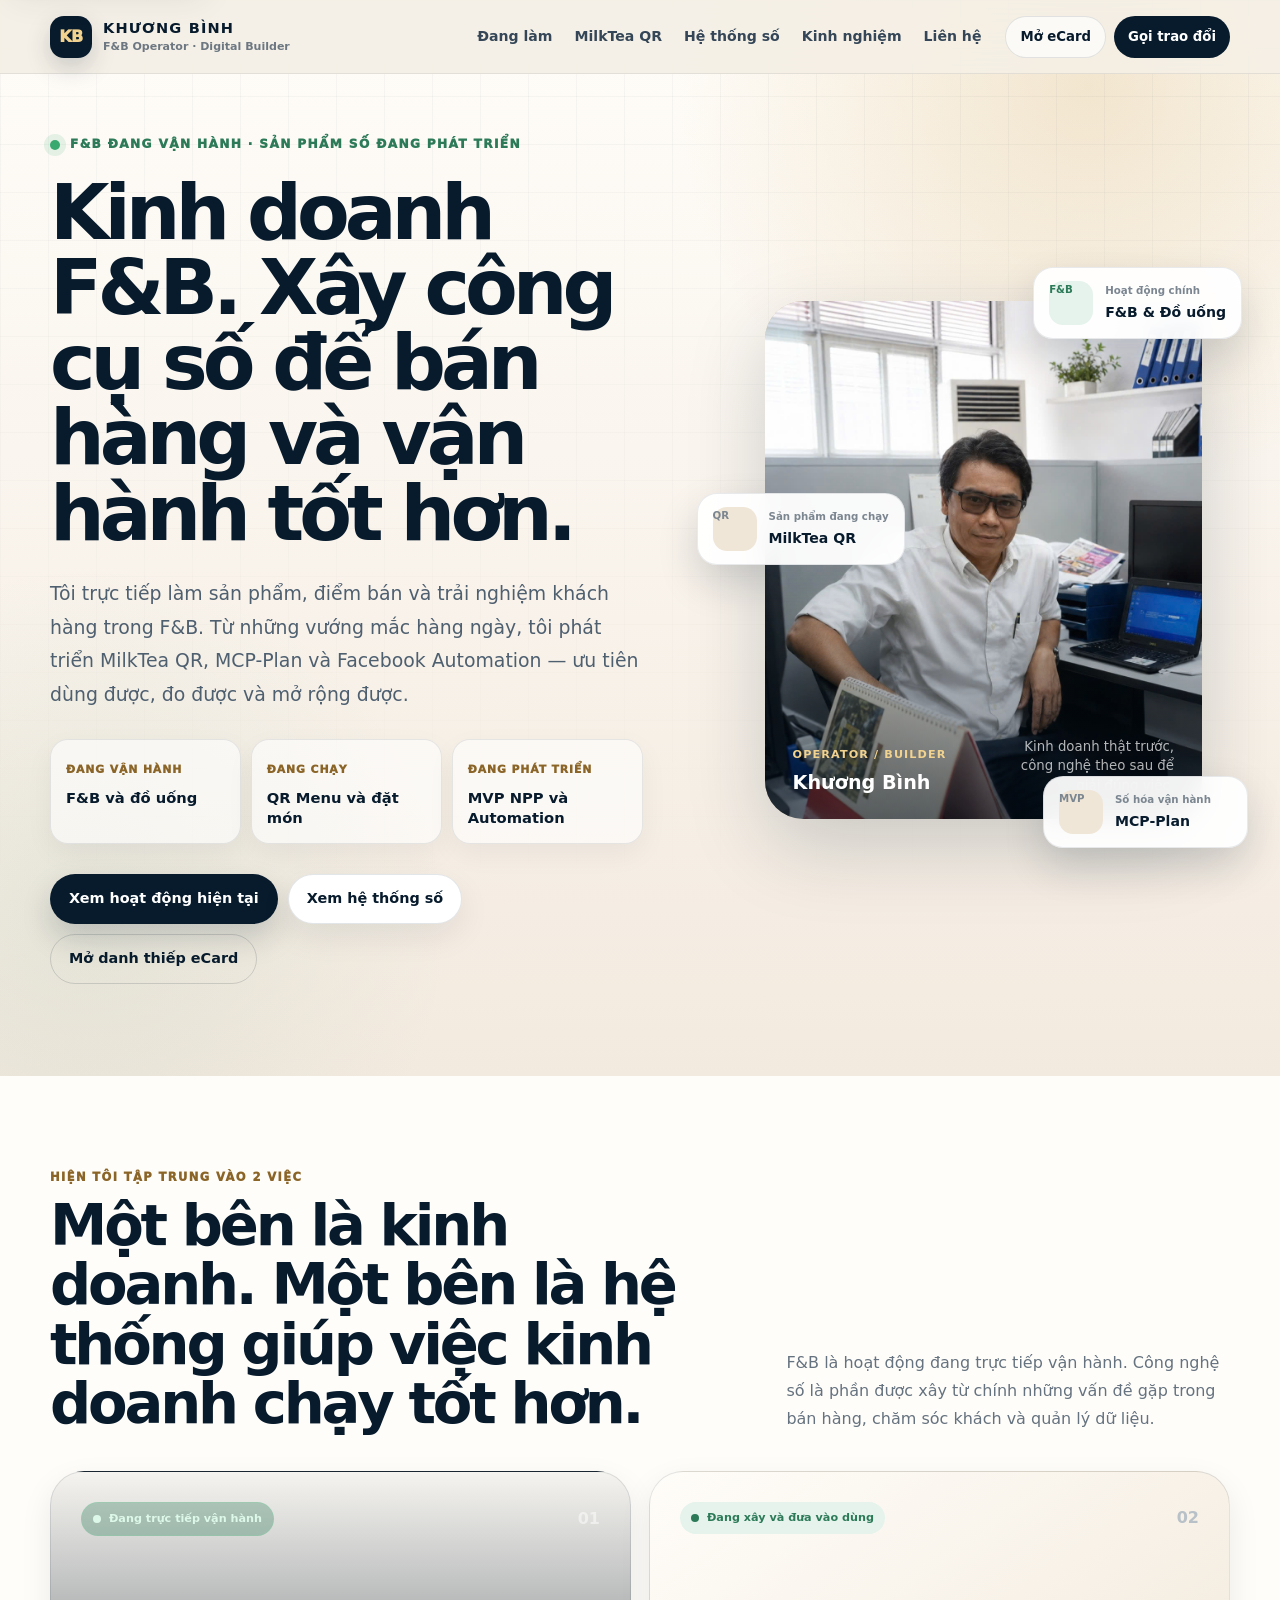
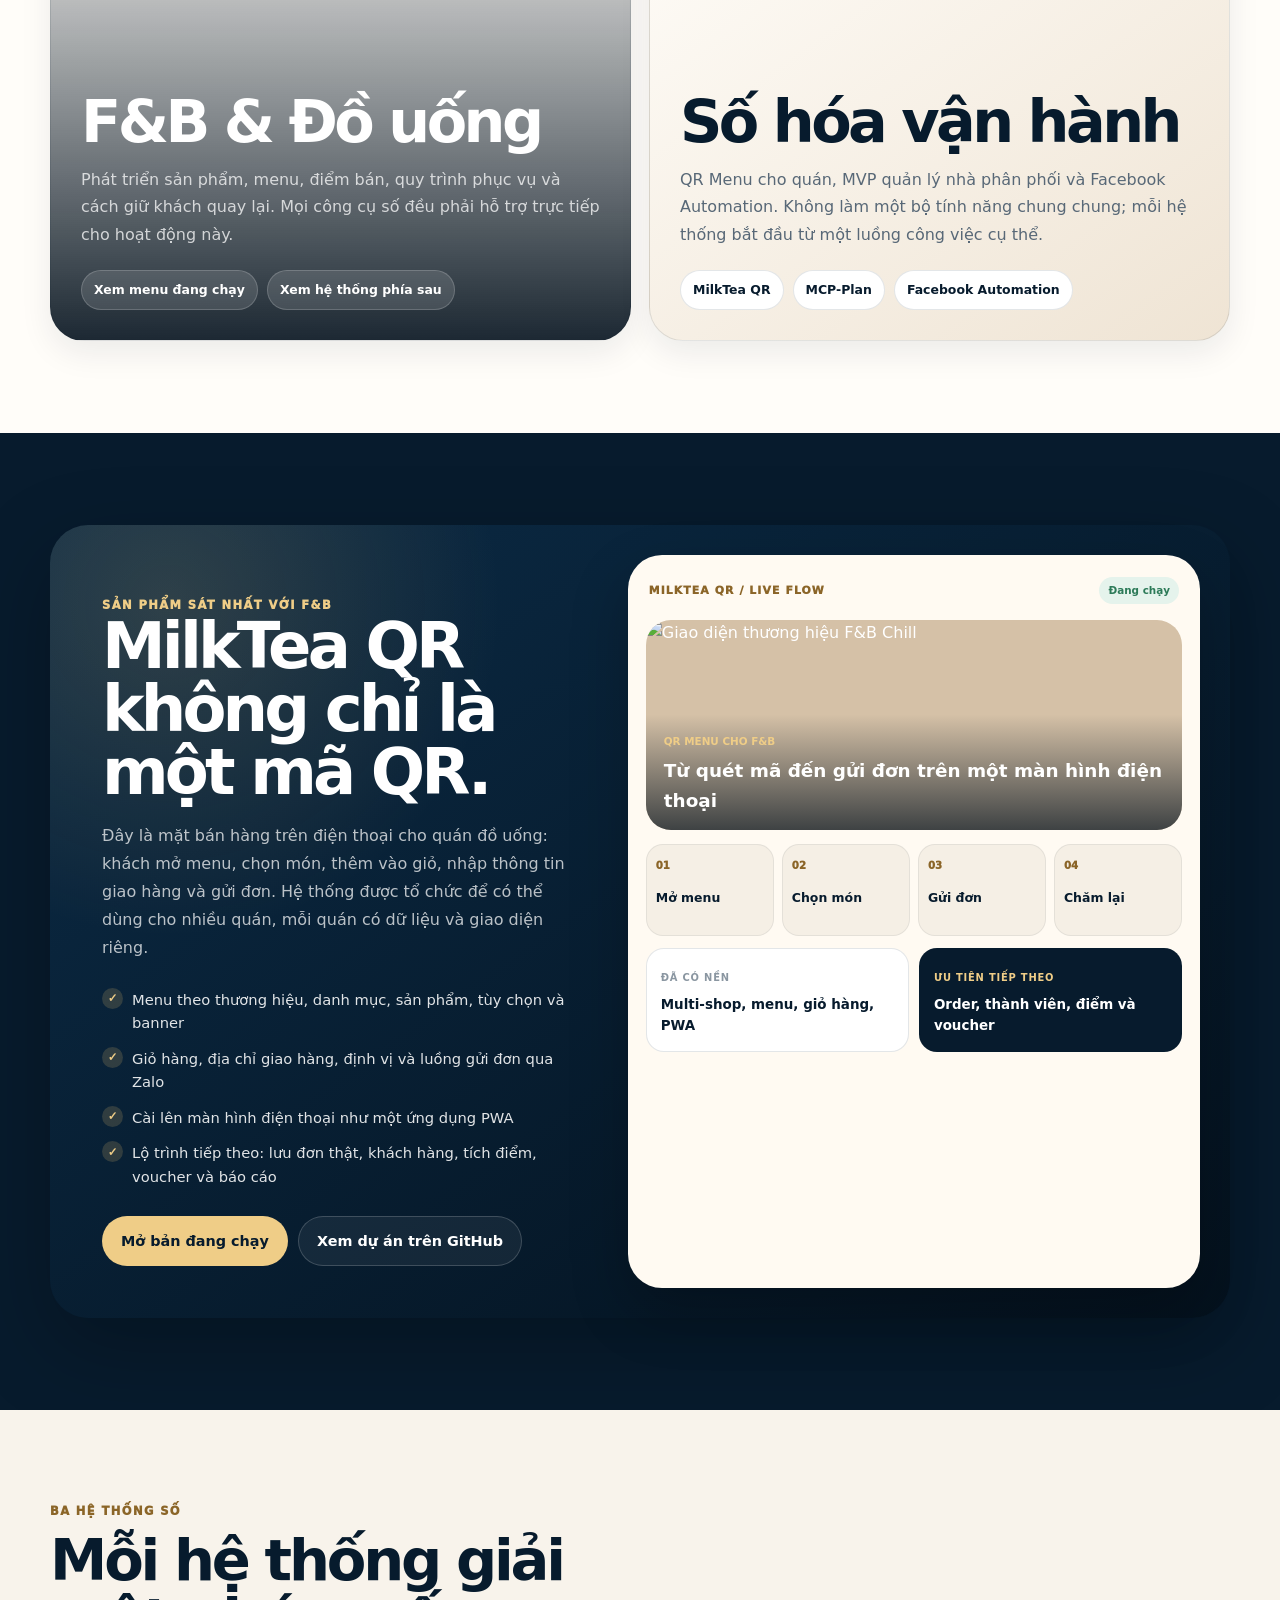
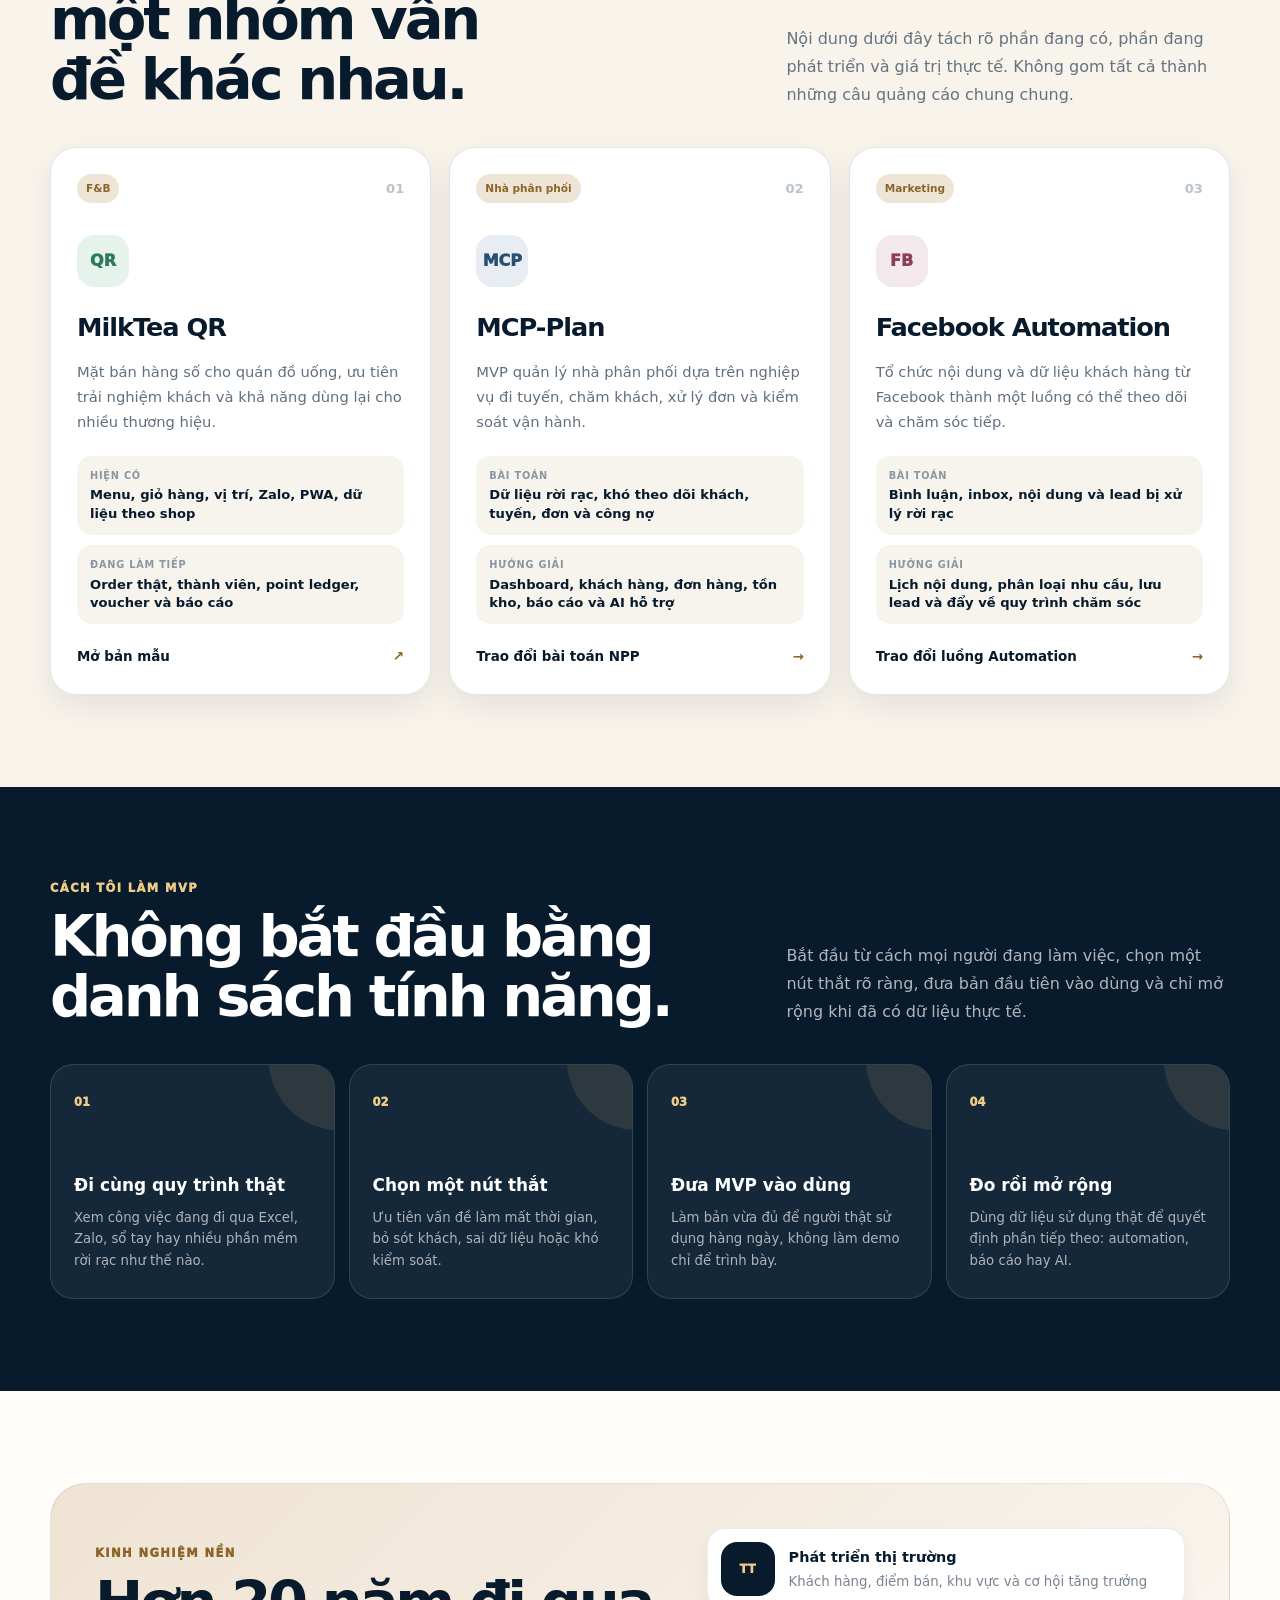
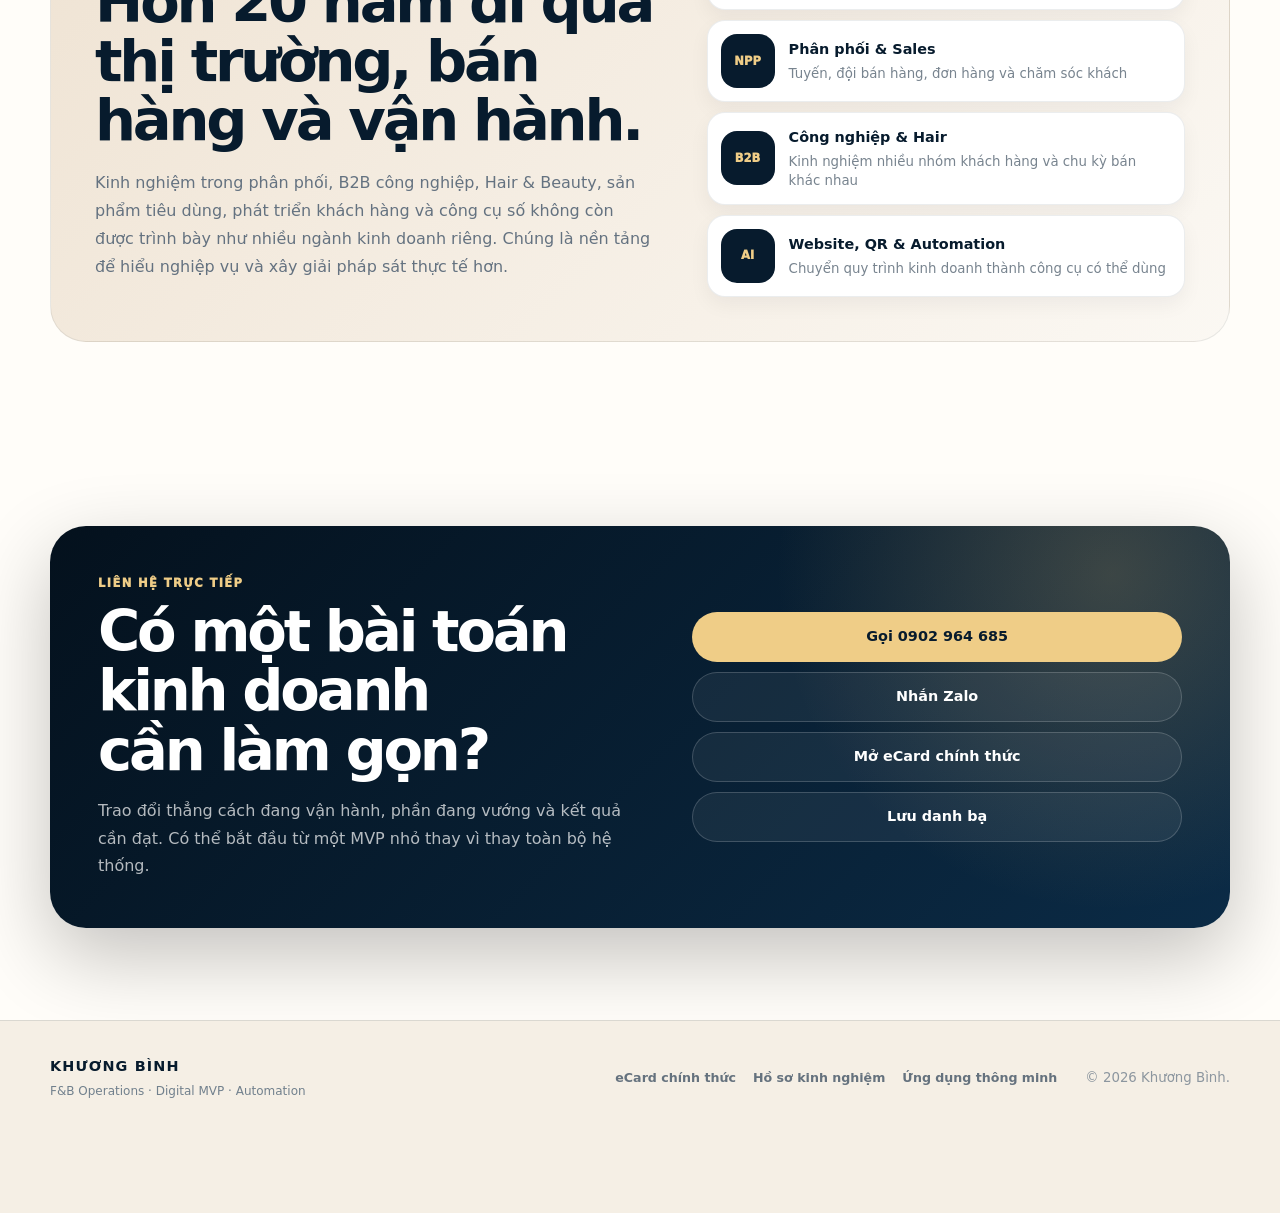
==== commit b58d34c3: "feat: enrich homepage content and prioritize official eCard" ====
--- a/index.html
+++ b/index.html
@@ -3,10 +3,10 @@
 <head>
   <meta charset="utf-8">
   <meta name="viewport" content="width=device-width, initial-scale=1, viewport-fit=cover">
-  <meta name="theme-color" content="#071a2b">
-  <meta name="description" content="Khương Bình trực tiếp vận hành F&B và phát triển giải pháp số cho quán đồ uống, nhà phân phối và doanh nghiệp nhỏ.">
-  <title>Khương Bình — F&B & Giải pháp số thực chiến</title>
-  <link rel="stylesheet" href="assets/css/home-v2.css">
+  <meta name="theme-color" content="#071b2d">
+  <meta name="description" content="Khương Bình trực tiếp vận hành F&B và phát triển các hệ thống số cho quán đồ uống, nhà phân phối và doanh nghiệp nhỏ.">
+  <title>Khương Bình — F&B, MVP & Automation</title>
+  <link rel="stylesheet" href="assets/css/home-v3.css">
 </head>
 <body>
   <a class="skip-link" href="#main-content">Bỏ qua điều hướng</a>
@@ -17,7 +17,7 @@
         <span class="brand-mark">KB</span>
         <span class="brand-copy">
           <strong>KHƯƠNG BÌNH</strong>
-          <small>F&B & Digital Operations</small>
+          <small>F&B Operator · Digital Builder</small>
         </span>
       </a>
 
@@ -27,14 +27,17 @@
       </button>
 
       <nav class="main-nav" id="main-nav" aria-label="Điều hướng chính">
-        <a href="#fnb">F&B</a>
-        <a href="#solutions">Giải pháp số</a>
-        <a href="#process">Cách triển khai</a>
+        <a href="#focus">Đang làm</a>
+        <a href="#milktea">MilkTea QR</a>
+        <a href="#systems">Hệ thống số</a>
         <a href="#experience">Kinh nghiệm</a>
         <a href="#contact">Liên hệ</a>
       </nav>
 
-      <a class="header-cta" href="tel:0902964685">Gọi trao đổi</a>
+      <div class="header-actions">
+        <a class="header-link" href="qr-khuong-binh.html">Mở eCard</a>
+        <a class="header-primary" href="tel:0902964685">Gọi trao đổi</a>
+      </div>
     </div>
   </header>
 
@@ -42,230 +45,292 @@
     <section class="hero">
       <div class="container hero-grid">
         <div class="hero-copy reveal">
-          <div class="eyebrow">Đang trực tiếp vận hành F&B</div>
-          <h1>Vận hành F&B và xây giải pháp số từ bài toán thực tế.</h1>
+          <div class="eyebrow">F&B đang vận hành · Sản phẩm số đang phát triển</div>
+          <h1>Kinh doanh F&B. Xây công cụ số để bán hàng và vận hành tốt hơn.</h1>
           <p class="hero-lead">
-            Tôi trực tiếp phát triển hoạt động F&B, đồng thời xây QR Menu, đặt món,
-            khách hàng thân thiết, MVP quản lý nhà phân phối và Facebook Automation
-            để việc bán hàng gọn hơn, dữ liệu rõ hơn và khách quay lại nhiều hơn.
+            Tôi trực tiếp làm sản phẩm, điểm bán và trải nghiệm khách hàng trong F&B.
+            Từ những vướng mắc hàng ngày, tôi phát triển MilkTea QR, MCP-Plan và
+            Facebook Automation — ưu tiên dùng được, đo được và mở rộng được.
           </p>
+
+          <div class="hero-proof" aria-label="Thông tin chính">
+            <div class="proof-item">
+              <span>Đang vận hành</span>
+              <strong>F&B và đồ uống</strong>
+            </div>
+            <div class="proof-item">
+              <span>Đang chạy</span>
+              <strong>QR Menu và đặt món</strong>
+            </div>
+            <div class="proof-item">
+              <span>Đang phát triển</span>
+              <strong>MVP NPP và Automation</strong>
+            </div>
+          </div>
+
           <div class="hero-actions">
-            <a class="btn btn-primary" href="#fnb">Xem hoạt động F&B</a>
-            <a class="btn btn-secondary" href="#solutions">Xem giải pháp số</a>
-            <a class="btn btn-ghost" href="https://zalo.me/0902964685" target="_blank" rel="noopener noreferrer">Nhắn Zalo</a>
-          </div>
-          <div class="hero-tags" aria-label="Các hướng đang phát triển">
-            <span>F&B đang vận hành</span>
-            <span>MilkTea QR</span>
-            <span>MCP-Plan</span>
-            <span>Facebook Automation</span>
-          </div>
-        </div>
-
-        <div class="hero-visual reveal" aria-label="Hệ sinh thái vận hành">
-          <div class="profile-stage">
-            <article class="portrait-card">
-              <img src="avatar.jpg" alt="Khương Bình">
-              <div class="portrait-copy">
+            <a class="btn btn--primary" href="#focus">Xem hoạt động hiện tại</a>
+            <a class="btn btn--light" href="#systems">Xem hệ thống số</a>
+            <a class="btn btn--ghost" href="qr-khuong-binh.html">Mở danh thiếp eCard</a>
+          </div>
+        </div>
+
+        <div class="hero-visual reveal" aria-label="Khương Bình và các hướng đang triển khai">
+          <div class="hero-photo">
+            <img src="assets/images/avatar.jpg" alt="Khương Bình">
+            <div class="hero-photo-caption">
+              <div>
                 <span>Operator / Builder</span>
                 <strong>Khương Bình</strong>
-                <small>Kinh doanh thực tế trước, công nghệ theo sau để giải đúng việc.</small>
-              </div>
-            </article>
-
-            <article class="orbit-card orbit-fnb">
-              <span class="orbit-icon">F&amp;B</span>
-              <div><span>Hoạt động chính</span><strong>F&B & Đồ uống</strong></div>
-            </article>
-
-            <article class="orbit-card orbit-qr">
-              <span class="orbit-icon">QR</span>
-              <div><span>Sản phẩm số</span><strong>MilkTea QR</strong></div>
-            </article>
-
-            <article class="orbit-card orbit-mcp">
-              <span class="orbit-icon">MVP</span>
-              <div><span>Vận hành NPP</span><strong>MCP-Plan</strong></div>
-            </article>
-          </div>
-        </div>
-      </div>
-    </section>
-
-    <section class="section section-fnb" id="fnb">
-      <div class="container">
-        <div class="section-heading reveal">
+              </div>
+              <small>Kinh doanh thật trước, công nghệ theo sau để giải đúng việc.</small>
+            </div>
+          </div>
+
+          <article class="float-card float-card--fnb">
+            <span class="float-card__icon">F&amp;B</span>
+            <div><span>Hoạt động chính</span><strong>F&B & Đồ uống</strong></div>
+          </article>
+
+          <article class="float-card float-card--qr">
+            <span class="float-card__icon">QR</span>
+            <div><span>Sản phẩm đang chạy</span><strong>MilkTea QR</strong></div>
+          </article>
+
+          <article class="float-card float-card--mcp">
+            <span class="float-card__icon">MVP</span>
+            <div><span>Số hóa vận hành</span><strong>MCP-Plan</strong></div>
+          </article>
+        </div>
+      </div>
+    </section>
+
+    <section class="section section--light" id="focus">
+      <div class="container">
+        <div class="section-head reveal">
           <div>
-            <p class="section-kicker">Hoạt động đang vận hành</p>
-            <h2>F&B là trung tâm, công nghệ phục vụ trực tiếp cho điểm bán.</h2>
+            <p class="kicker">Hiện tôi tập trung vào 2 việc</p>
+            <h2>Một bên là kinh doanh. Một bên là hệ thống giúp việc kinh doanh chạy tốt hơn.</h2>
           </div>
           <p>
-            Không làm công nghệ để trình diễn. Mỗi tính năng được phát triển từ việc thật:
-            khách xem món, đặt hàng, tìm đường, lưu quán, quay lại mua và được chăm sóc tốt hơn.
+            F&B là hoạt động đang trực tiếp vận hành. Công nghệ số là phần được xây từ chính
+            những vấn đề gặp trong bán hàng, chăm sóc khách và quản lý dữ liệu.
           </p>
         </div>
 
-        <article class="fnb-feature reveal">
-          <div class="fnb-copy">
-            <div class="status-pill">Đang trực tiếp vận hành</div>
-            <h3>F&B & Đồ uống</h3>
+        <div class="focus-grid">
+          <article class="focus-card focus-card--fnb reveal">
+            <div class="focus-card__top">
+              <span class="status status--live">Đang trực tiếp vận hành</span>
+              <span class="focus-card__index">01</span>
+            </div>
+            <div class="focus-card__body">
+              <h3>F&B & Đồ uống</h3>
+              <p>
+                Phát triển sản phẩm, menu, điểm bán, quy trình phục vụ và cách giữ khách quay lại.
+                Mọi công cụ số đều phải hỗ trợ trực tiếp cho hoạt động này.
+              </p>
+              <div class="focus-links">
+                <a class="focus-link" href="https://qr.bepsi.click/chill" target="_blank" rel="noopener noreferrer">Xem menu đang chạy</a>
+                <a class="focus-link" href="#milktea">Xem hệ thống phía sau</a>
+              </div>
+            </div>
+          </article>
+
+          <article class="focus-card focus-card--digital reveal">
+            <div class="focus-card__top">
+              <span class="status status--build">Đang xây và đưa vào dùng</span>
+              <span class="focus-card__index">02</span>
+            </div>
+            <div class="focus-card__body">
+              <h3>Số hóa vận hành</h3>
+              <p>
+                QR Menu cho quán, MVP quản lý nhà phân phối và Facebook Automation.
+                Không làm một bộ tính năng chung chung; mỗi hệ thống bắt đầu từ một luồng công việc cụ thể.
+              </p>
+              <div class="focus-links">
+                <a class="focus-link" href="#systems">MilkTea QR</a>
+                <a class="focus-link" href="#systems">MCP-Plan</a>
+                <a class="focus-link" href="#systems">Facebook Automation</a>
+              </div>
+            </div>
+          </article>
+        </div>
+      </div>
+    </section>
+
+    <section class="section section--dark" id="milktea">
+      <div class="container">
+        <article class="product-feature reveal">
+          <div class="product-copy">
+            <p class="kicker">Sản phẩm sát nhất với F&B</p>
+            <h2>MilkTea QR không chỉ là một mã QR.</h2>
             <p>
-              Phát triển sản phẩm, menu, điểm bán và quy trình phục vụ; đồng thời số hóa
-              hành trình khách hàng từ lúc quét QR đến khi đặt món, lưu thông tin quán và quay lại.
+              Đây là mặt bán hàng trên điện thoại cho quán đồ uống: khách mở menu, chọn món,
+              thêm vào giỏ, nhập thông tin giao hàng và gửi đơn. Hệ thống được tổ chức để có thể
+              dùng cho nhiều quán, mỗi quán có dữ liệu và giao diện riêng.
             </p>
-            <ul class="check-list">
-              <li>Menu và sản phẩm được thử nghiệm từ nhu cầu thực tế</li>
-              <li>Quy trình bán hàng gọn cho quán nhỏ và điểm bán linh hoạt</li>
-              <li>QR Menu, giỏ hàng, vị trí giao hàng và luồng gửi đơn qua Zalo</li>
-              <li>Lộ trình thành viên, tích điểm, voucher và chăm sóc khách quay lại</li>
+
+            <ul class="product-list">
+              <li>Menu theo thương hiệu, danh mục, sản phẩm, tùy chọn và banner</li>
+              <li>Giỏ hàng, địa chỉ giao hàng, định vị và luồng gửi đơn qua Zalo</li>
+              <li>Cài lên màn hình điện thoại như một ứng dụng PWA</li>
+              <li>Lộ trình tiếp theo: lưu đơn thật, khách hàng, tích điểm, voucher và báo cáo</li>
             </ul>
-            <div class="feature-actions">
-              <a class="btn btn-light" href="https://qr.bepsi.click/chill" target="_blank" rel="noopener noreferrer">Xem menu đang chạy</a>
-              <a class="text-link" href="#solutions">Xem hệ thống phía sau <span>→</span></a>
-            </div>
-          </div>
-
-          <div class="fnb-dashboard" aria-label="Luồng số hóa F&B">
-            <div class="dashboard-top">
-              <div>
-                <span>F&B DIGITAL FLOW</span>
-                <strong>Từ ly nước đến dữ liệu khách hàng</strong>
-              </div>
-              <div class="live-dot">LIVE</div>
-            </div>
-            <div class="metric-grid">
-              <div class="metric-card"><span>01</span><strong>QR Menu</strong><small>Khách mở nhanh trên điện thoại</small></div>
-              <div class="metric-card"><span>02</span><strong>Đặt món</strong><small>Chọn món, tùy chọn và giỏ hàng</small></div>
-              <div class="metric-card"><span>03</span><strong>Khách hàng</strong><small>Lưu lịch sử và hành vi mua</small></div>
-              <div class="metric-card"><span>04</span><strong>Tích điểm</strong><small>Thành viên, voucher, quay lại</small></div>
-            </div>
-            <div class="flow-line"><span>Quét QR</span><b>→</b><span>Chọn món</span><b>→</b><span>Đặt hàng</span><b>→</b><span>Chăm sóc lại</span></div>
+
+            <div class="product-actions">
+              <a class="btn btn--gold" href="https://qr.bepsi.click/chill" target="_blank" rel="noopener noreferrer">Mở bản đang chạy</a>
+              <a class="btn btn--dark-ghost" href="https://github.com/milktea-cus/QR-app" target="_blank" rel="noopener noreferrer">Xem dự án trên GitHub</a>
+            </div>
+          </div>
+
+          <div class="phone-shell" aria-label="Mô hình hoạt động của MilkTea QR">
+            <div class="phone-top">
+              <span>MILKTEA QR / LIVE FLOW</span>
+              <b>Đang chạy</b>
+            </div>
+            <div class="phone-hero">
+              <img src="https://pub-8017f5cf6afa4c6ebe887c6c0bf37193.r2.dev/milk-tea/customers/chill/brand/he-ho-hero.png" alt="Giao diện thương hiệu F&B Chill">
+              <div class="phone-hero-copy">
+                <span>QR MENU CHO F&B</span>
+                <strong>Từ quét mã đến gửi đơn trên một màn hình điện thoại</strong>
+              </div>
+            </div>
+            <div class="phone-flow">
+              <div><span>01</span><strong>Mở menu</strong></div>
+              <div><span>02</span><strong>Chọn món</strong></div>
+              <div><span>03</span><strong>Gửi đơn</strong></div>
+              <div><span>04</span><strong>Chăm lại</strong></div>
+            </div>
+            <div class="roadmap">
+              <div class="roadmap-card">
+                <span>Đã có nền</span>
+                <strong>Multi-shop, menu, giỏ hàng, PWA</strong>
+              </div>
+              <div class="roadmap-card roadmap-card--next">
+                <span>Ưu tiên tiếp theo</span>
+                <strong>Order, thành viên, điểm và voucher</strong>
+              </div>
+            </div>
           </div>
         </article>
       </div>
     </section>
 
-    <section class="section section-solutions" id="solutions">
-      <div class="container">
-        <div class="section-heading reveal">
+    <section class="section section--cream" id="systems">
+      <div class="container">
+        <div class="section-head reveal">
           <div>
-            <p class="section-kicker">Giải pháp số đang phát triển</p>
-            <h2>Ba sản phẩm, cùng một nguyên tắc: giải đúng bài toán đang vận hành.</h2>
+            <p class="kicker">Ba hệ thống số</p>
+            <h2>Mỗi hệ thống giải một nhóm vấn đề khác nhau.</h2>
           </div>
           <p>
-            Bắt đầu từ MVP vừa đủ dùng, đưa vào thực tế, lấy dữ liệu rồi mới mở rộng.
-            Không bắt doanh nghiệp thay toàn bộ cách làm ngay từ ngày đầu.
+            Nội dung dưới đây tách rõ phần đang có, phần đang phát triển và giá trị thực tế.
+            Không gom tất cả thành những câu quảng cáo chung chung.
           </p>
         </div>
 
-        <div class="solution-grid">
-          <article class="solution-card solution-featured reveal">
-            <div class="card-head"><span class="solution-badge">Đang vận hành & phát triển</span><span class="card-index">01</span></div>
-            <div class="solution-icon">QR</div>
+        <div class="system-grid">
+          <article class="system-card reveal">
+            <div class="system-card__top"><span class="system-tag">F&B</span><span class="system-no">01</span></div>
+            <div class="system-icon">QR</div>
             <h3>MilkTea QR</h3>
-            <p>Nền tảng cho quán đồ uống: menu QR, đặt món, cài lên điện thoại, lưu quán và phát triển thành hệ thống khách hàng thân thiết.</p>
-            <ul>
-              <li>Multi-shop và giao diện riêng theo thương hiệu</li>
-              <li>Sản phẩm, lựa chọn, giỏ hàng và vị trí giao hàng</li>
-              <li>Roadmap order thật, tích điểm, voucher và báo cáo</li>
-            </ul>
-            <a class="card-link" href="https://qr.bepsi.click/chill" target="_blank" rel="noopener noreferrer">Mở sản phẩm mẫu <span>↗</span></a>
-          </article>
-
-          <article class="solution-card reveal">
-            <div class="card-head"><span class="solution-badge">MVP cho NPP</span><span class="card-index">02</span></div>
-            <div class="solution-icon">MCP</div>
+            <p>Mặt bán hàng số cho quán đồ uống, ưu tiên trải nghiệm khách và khả năng dùng lại cho nhiều thương hiệu.</p>
+            <div class="system-facts">
+              <div class="system-fact"><span>Hiện có</span><strong>Menu, giỏ hàng, vị trí, Zalo, PWA, dữ liệu theo shop</strong></div>
+              <div class="system-fact"><span>Đang làm tiếp</span><strong>Order thật, thành viên, point ledger, voucher và báo cáo</strong></div>
+            </div>
+            <a class="system-link" href="https://qr.bepsi.click/chill" target="_blank" rel="noopener noreferrer">Mở bản mẫu <span>↗</span></a>
+          </article>
+
+          <article class="system-card reveal">
+            <div class="system-card__top"><span class="system-tag">Nhà phân phối</span><span class="system-no">02</span></div>
+            <div class="system-icon">MCP</div>
             <h3>MCP-Plan</h3>
-            <p>MVP quản lý vận hành cho nhà phân phối, được xây từ nghiệp vụ đi thị trường, quản lý khách, đơn hàng và báo cáo thực tế.</p>
-            <ul>
-              <li>Tuyến bán hàng, khách hàng và lịch chăm sóc</li>
-              <li>Đơn hàng, tồn kho, công nợ và trạng thái xử lý</li>
-              <li>Dashboard, báo cáo và trợ lý AI theo dữ liệu thật</li>
-            </ul>
-            <a class="card-link" href="https://zalo.me/0902964685" target="_blank" rel="noopener noreferrer">Trao đổi bài toán NPP <span>→</span></a>
-          </article>
-
-          <article class="solution-card reveal">
-            <div class="card-head"><span class="solution-badge">Marketing Automation</span><span class="card-index">03</span></div>
-            <div class="solution-icon">FB</div>
+            <p>MVP quản lý nhà phân phối dựa trên nghiệp vụ đi tuyến, chăm khách, xử lý đơn và kiểm soát vận hành.</p>
+            <div class="system-facts">
+              <div class="system-fact"><span>Bài toán</span><strong>Dữ liệu rời rạc, khó theo dõi khách, tuyến, đơn và công nợ</strong></div>
+              <div class="system-fact"><span>Hướng giải</span><strong>Dashboard, khách hàng, đơn hàng, tồn kho, báo cáo và AI hỗ trợ</strong></div>
+            </div>
+            <a class="system-link" href="https://zalo.me/0902964685" target="_blank" rel="noopener noreferrer">Trao đổi bài toán NPP <span>→</span></a>
+          </article>
+
+          <article class="system-card reveal">
+            <div class="system-card__top"><span class="system-tag">Marketing</span><span class="system-no">03</span></div>
+            <div class="system-icon">FB</div>
             <h3>Facebook Automation</h3>
-            <p>Hỗ trợ nội dung, thu lead, phân loại nhu cầu và đưa khách hàng về một quy trình chăm sóc có dữ liệu thay vì xử lý rời rạc.</p>
-            <ul>
-              <li>Lập kế hoạch và chuẩn hóa nội dung</li>
-              <li>Gom bình luận, tin nhắn và nhu cầu khách hàng</li>
-              <li>Kết nối CRM, MCP-Plan hoặc luồng chăm sóc lại</li>
-            </ul>
-            <a class="card-link" href="https://zalo.me/0902964685" target="_blank" rel="noopener noreferrer">Trao đổi luồng automation <span>→</span></a>
-          </article>
-        </div>
-
-        <div class="mvp-callout reveal">
+            <p>Tổ chức nội dung và dữ liệu khách hàng từ Facebook thành một luồng có thể theo dõi và chăm sóc tiếp.</p>
+            <div class="system-facts">
+              <div class="system-fact"><span>Bài toán</span><strong>Bình luận, inbox, nội dung và lead bị xử lý rời rạc</strong></div>
+              <div class="system-fact"><span>Hướng giải</span><strong>Lịch nội dung, phân loại nhu cầu, lưu lead và đẩy về quy trình chăm sóc</strong></div>
+            </div>
+            <a class="system-link" href="https://zalo.me/0902964685" target="_blank" rel="noopener noreferrer">Trao đổi luồng Automation <span>→</span></a>
+          </article>
+        </div>
+      </div>
+    </section>
+
+    <section class="section section--dark" id="process">
+      <div class="container">
+        <div class="section-head reveal">
           <div>
-            <span>MVP THEO NGHIỆP VỤ THẬT</span>
-            <h3>Cần một hệ thống tương tự cho mô hình của anh/chị?</h3>
-            <p>Bắt đầu từ một vấn đề nhỏ, triển khai được, đo được kết quả rồi mới mở rộng.</p>
-          </div>
-          <a class="btn" href="https://zalo.me/0902964685" target="_blank" rel="noopener noreferrer">Trao đổi bài toán</a>
-        </div>
-      </div>
-    </section>
-
-    <section class="section section-process" id="process">
-      <div class="container">
-        <div class="section-heading reveal">
-          <div>
-            <p class="section-kicker">Cách triển khai</p>
-            <h2>Làm gọn, chạy thật, đo rồi mới mở rộng.</h2>
-          </div>
-          <p>Một MVP tốt không cần nhiều tính năng ngay từ đầu. Nó cần giải đúng việc, có người dùng thật và tạo ra dữ liệu để quyết định bước tiếp theo.</p>
-        </div>
+            <p class="kicker">Cách tôi làm MVP</p>
+            <h2>Không bắt đầu bằng danh sách tính năng.</h2>
+          </div>
+          <p>
+            Bắt đầu từ cách mọi người đang làm việc, chọn một nút thắt rõ ràng,
+            đưa bản đầu tiên vào dùng và chỉ mở rộng khi đã có dữ liệu thực tế.
+          </p>
+        </div>
+
         <div class="process-grid">
-          <article class="process-card reveal"><span>01</span><h3>Hiểu cách đang vận hành</h3><p>Quan sát quy trình hiện tại, dữ liệu đang nằm ở đâu và ai là người sử dụng thật.</p></article>
-          <article class="process-card reveal"><span>02</span><h3>Chọn đúng vấn đề</h3><p>Ưu tiên việc đang gây mất thời gian, thất thoát, bỏ sót khách hoặc khó kiểm soát.</p></article>
-          <article class="process-card reveal"><span>03</span><h3>Làm MVP đủ dùng</h3><p>Đưa vào sử dụng sớm thay vì làm một bản demo đẹp nhưng không ai dùng hàng ngày.</p></article>
-          <article class="process-card reveal"><span>04</span><h3>Đo rồi mở rộng</h3><p>Dựa trên dữ liệu sử dụng thật để quyết định tính năng, automation và báo cáo tiếp theo.</p></article>
-        </div>
-      </div>
-    </section>
-
-    <section class="section section-experience" id="experience">
+          <article class="process-card reveal"><span>01</span><h3>Đi cùng quy trình thật</h3><p>Xem công việc đang đi qua Excel, Zalo, sổ tay hay nhiều phần mềm rời rạc như thế nào.</p></article>
+          <article class="process-card reveal"><span>02</span><h3>Chọn một nút thắt</h3><p>Ưu tiên vấn đề làm mất thời gian, bỏ sót khách, sai dữ liệu hoặc khó kiểm soát.</p></article>
+          <article class="process-card reveal"><span>03</span><h3>Đưa MVP vào dùng</h3><p>Làm bản vừa đủ để người thật sử dụng hàng ngày, không làm demo chỉ để trình bày.</p></article>
+          <article class="process-card reveal"><span>04</span><h3>Đo rồi mở rộng</h3><p>Dùng dữ liệu sử dụng thật để quyết định phần tiếp theo: automation, báo cáo hay AI.</p></article>
+        </div>
+      </div>
+    </section>
+
+    <section class="section section--light" id="experience">
       <div class="container">
         <div class="experience-panel reveal">
-          <div class="experience-copy">
-            <p class="section-kicker">Nền tảng kinh nghiệm</p>
-            <h2>Kinh nghiệm nhiều ngành, hiện tập trung vào F&B và số hóa vận hành.</h2>
+          <div class="split-copy">
+            <p class="kicker">Kinh nghiệm nền</p>
+            <h2>Hơn 20 năm đi qua thị trường, bán hàng và vận hành.</h2>
             <p>
-              Nền tảng từ phát triển thị trường, phân phối, B2B công nghiệp, Hair Salon,
-              sản phẩm tiêu dùng và dữ liệu khách hàng giúp tôi hiểu cách một quy trình bán hàng
-              thực sự vận hành — từ ngoài thị trường đến hệ thống phía sau.
+              Kinh nghiệm trong phân phối, B2B công nghiệp, Hair & Beauty, sản phẩm tiêu dùng,
+              phát triển khách hàng và công cụ số không còn được trình bày như nhiều ngành kinh doanh riêng.
+              Chúng là nền tảng để hiểu nghiệp vụ và xây giải pháp sát thực tế hơn.
             </p>
           </div>
-          <div class="experience-tags" aria-label="Kỹ năng và kinh nghiệm">
-            <span>Phát triển thị trường</span>
-            <span>Phân phối</span>
-            <span>Sales B2B / B2C</span>
-            <span>Dữ liệu khách hàng</span>
-            <span>Website & QR</span>
-            <span>AI ứng dụng</span>
-            <span>Hair & Beauty</span>
-            <span>B2B công nghiệp</span>
-          </div>
-        </div>
-      </div>
-    </section>
-
-    <section class="section section-contact" id="contact">
+
+          <div class="experience-list">
+            <div class="experience-item"><span>TT</span><div><strong>Phát triển thị trường</strong><small>Khách hàng, điểm bán, khu vực và cơ hội tăng trưởng</small></div></div>
+            <div class="experience-item"><span>NPP</span><div><strong>Phân phối & Sales</strong><small>Tuyến, đội bán hàng, đơn hàng và chăm sóc khách</small></div></div>
+            <div class="experience-item"><span>B2B</span><div><strong>Công nghiệp & Hair</strong><small>Kinh nghiệm nhiều nhóm khách hàng và chu kỳ bán khác nhau</small></div></div>
+            <div class="experience-item"><span>AI</span><div><strong>Website, QR & Automation</strong><small>Chuyển quy trình kinh doanh thành công cụ có thể dùng</small></div></div>
+          </div>
+        </div>
+      </div>
+    </section>
+
+    <section class="section section--light" id="contact">
       <div class="container">
         <div class="contact-panel reveal">
           <div class="contact-copy">
-            <p class="section-kicker">Liên hệ trực tiếp</p>
-            <h2>Có một bài toán kinh doanh hoặc MVP cần làm gọn?</h2>
-            <p>Trao đổi thẳng nhu cầu, cách đang vận hành và kết quả cần đạt. Không cần chuẩn bị tài liệu dài dòng trước.</p>
+            <p class="kicker">Liên hệ trực tiếp</p>
+            <h2>Có một bài toán kinh doanh cần làm gọn?</h2>
+            <p>
+              Trao đổi thẳng cách đang vận hành, phần đang vướng và kết quả cần đạt.
+              Có thể bắt đầu từ một MVP nhỏ thay vì thay toàn bộ hệ thống.
+            </p>
           </div>
           <div class="contact-actions">
-            <a class="btn btn-gold" href="tel:0902964685">Gọi 0902 964 685</a>
-            <a class="btn btn-dark-outline" href="https://zalo.me/0902964685" target="_blank" rel="noopener noreferrer">Nhắn Zalo</a>
-            <a class="btn btn-dark-outline" href="assets/files/khuong-binh.vcf" download>Lưu danh bạ</a>
+            <a class="btn btn--gold" href="tel:0902964685">Gọi 0902 964 685</a>
+            <a class="btn btn--dark-ghost" href="https://zalo.me/0902964685" target="_blank" rel="noopener noreferrer">Nhắn Zalo</a>
+            <a class="btn btn--dark-ghost" href="qr-khuong-binh.html">Mở eCard chính thức</a>
+            <a class="btn btn--dark-ghost" href="assets/files/khuong-binh.vcf" download>Lưu danh bạ</a>
           </div>
         </div>
       </div>
@@ -279,20 +344,20 @@
         <span>F&B Operations · Digital MVP · Automation</span>
       </div>
       <div class="footer-links">
+        <a href="qr-khuong-binh.html">eCard chính thức</a>
         <a href="ho-so-quan-tri-kinh-doanh.html">Hồ sơ kinh nghiệm</a>
-        <a href="qr-khuong-binh.html">QR Card</a>
         <a href="https://ungdungthongminh.shop" target="_blank" rel="noopener noreferrer">Ứng dụng thông minh</a>
       </div>
       <small>© <span id="current-year">2026</span> Khương Bình.</small>
     </div>
   </footer>
 
-  <nav class="mobile-action-bar" aria-label="Liên hệ nhanh">
+  <nav class="mobile-bar" aria-label="Liên hệ nhanh">
     <a href="tel:0902964685"><span>☎</span><small>Gọi</small></a>
     <a href="https://zalo.me/0902964685" target="_blank" rel="noopener noreferrer"><span>Z</span><small>Zalo</small></a>
-    <a class="mobile-primary" href="https://qr.bepsi.click/chill" target="_blank" rel="noopener noreferrer"><span>▦</span><small>Menu F&B</small></a>
+    <a class="mobile-bar__primary" href="qr-khuong-binh.html"><span>▦</span><small>Mở eCard</small></a>
   </nav>
 
-  <script src="assets/js/home-v2.js"></script>
+  <script src="assets/js/home-v3.js"></script>
 </body>
 </html>
--- a/assets/css/home-v3.css
+++ b/assets/css/home-v3.css
@@ -0,0 +1,677 @@
+:root {
+  --bg: #f5efe5;
+  --paper: #fffdf9;
+  --paper-2: #f0e6d8;
+  --ink: #0c1c2b;
+  --ink-soft: #405060;
+  --navy: #071b2d;
+  --navy-2: #0b2b46;
+  --gold: #d4ad67;
+  --gold-dark: #8b6528;
+  --green: #2c7a58;
+  --green-soft: #e5f3ec;
+  --line: rgba(7, 27, 45, 0.11);
+  --white: #ffffff;
+  --shadow-sm: 0 12px 32px rgba(7, 27, 45, 0.08);
+  --shadow-lg: 0 28px 80px rgba(7, 27, 45, 0.18);
+  --radius-xl: 34px;
+  --radius-lg: 26px;
+  --radius-md: 18px;
+  --container: 1180px;
+}
+
+* { box-sizing: border-box; }
+html { scroll-behavior: smooth; }
+body {
+  margin: 0;
+  background: var(--bg);
+  color: var(--ink);
+  font-family: Inter, ui-sans-serif, system-ui, -apple-system, BlinkMacSystemFont, "Segoe UI", sans-serif;
+  line-height: 1.6;
+  -webkit-font-smoothing: antialiased;
+}
+body.menu-open { overflow: hidden; }
+img { display: block; max-width: 100%; }
+a { color: inherit; }
+button { font: inherit; }
+
+.container {
+  width: min(calc(100% - 32px), var(--container));
+  margin-inline: auto;
+}
+.section { padding: 92px 0; }
+.section--light { background: var(--paper); }
+.section--dark { background: var(--navy); color: var(--white); }
+.section--cream { background: #f8f3eb; }
+
+.sr-only {
+  position: absolute;
+  width: 1px;
+  height: 1px;
+  padding: 0;
+  margin: -1px;
+  overflow: hidden;
+  clip: rect(0, 0, 0, 0);
+  white-space: nowrap;
+  border: 0;
+}
+
+.skip-link {
+  position: fixed;
+  top: 10px;
+  left: 10px;
+  z-index: 9999;
+  transform: translateY(-150%);
+  padding: 10px 14px;
+  border-radius: 10px;
+  background: var(--white);
+  color: var(--navy);
+  text-decoration: none;
+  font-weight: 800;
+  box-shadow: var(--shadow-sm);
+}
+.skip-link:focus { transform: translateY(0); }
+
+.site-header {
+  position: fixed;
+  inset: 0 0 auto;
+  z-index: 1000;
+  height: 74px;
+  background: rgba(245, 239, 229, 0.91);
+  backdrop-filter: blur(18px);
+  -webkit-backdrop-filter: blur(18px);
+  border-bottom: 1px solid rgba(7, 27, 45, 0.08);
+}
+.header-inner {
+  height: 100%;
+  display: flex;
+  align-items: center;
+  gap: 24px;
+}
+.brand {
+  display: inline-flex;
+  align-items: center;
+  gap: 11px;
+  text-decoration: none;
+  min-width: max-content;
+}
+.brand-mark {
+  width: 42px;
+  height: 42px;
+  display: grid;
+  place-items: center;
+  border-radius: 14px;
+  background: var(--navy);
+  color: #f2d28f;
+  font-weight: 950;
+  letter-spacing: -0.04em;
+  box-shadow: 0 10px 24px rgba(7, 27, 45, 0.18);
+}
+.brand-copy { display: grid; line-height: 1.12; }
+.brand-copy strong { color: var(--navy); font-size: 0.91rem; letter-spacing: 0.08em; }
+.brand-copy small { margin-top: 5px; color: #6d7782; font-size: 0.69rem; font-weight: 750; }
+.main-nav { margin-left: auto; display: flex; align-items: center; gap: 22px; }
+.main-nav a { color: #344657; text-decoration: none; font-size: 0.88rem; font-weight: 780; }
+.main-nav a:hover,
+.main-nav a:focus-visible { color: var(--gold-dark); }
+.header-actions { display: flex; align-items: center; gap: 8px; }
+.header-link,
+.header-primary {
+  min-height: 42px;
+  display: inline-flex;
+  align-items: center;
+  justify-content: center;
+  padding: 9px 14px;
+  border-radius: 999px;
+  text-decoration: none;
+  font-size: 0.83rem;
+  font-weight: 860;
+}
+.header-link { border: 1px solid var(--line); background: rgba(255,255,255,.65); color: var(--navy); }
+.header-primary { background: var(--navy); color: var(--white); }
+.menu-toggle { display: none; }
+
+.hero {
+  position: relative;
+  overflow: clip;
+  padding: 132px 0 92px;
+  background:
+    radial-gradient(circle at 85% 8%, rgba(212, 173, 103, 0.28), transparent 28%),
+    radial-gradient(circle at 7% 86%, rgba(44, 122, 88, 0.08), transparent 24%),
+    linear-gradient(180deg, #fffdf9 0%, #f3eadf 100%);
+}
+.hero::before {
+  content: "";
+  position: absolute;
+  inset: 0;
+  pointer-events: none;
+  background-image:
+    linear-gradient(rgba(7,27,45,.035) 1px, transparent 1px),
+    linear-gradient(90deg, rgba(7,27,45,.035) 1px, transparent 1px);
+  background-size: 48px 48px;
+  mask-image: linear-gradient(180deg, #000, transparent 85%);
+}
+.hero-grid {
+  position: relative;
+  display: grid;
+  grid-template-columns: 1.06fr .94fr;
+  gap: 62px;
+  align-items: center;
+  min-height: 650px;
+}
+.hero-copy { max-width: 720px; }
+.eyebrow {
+  display: inline-flex;
+  align-items: center;
+  gap: 10px;
+  margin-bottom: 20px;
+  color: var(--green);
+  font-size: 0.76rem;
+  font-weight: 920;
+  letter-spacing: 0.11em;
+  text-transform: uppercase;
+}
+.eyebrow::before {
+  content: "";
+  width: 10px;
+  height: 10px;
+  border-radius: 50%;
+  background: #39a970;
+  box-shadow: 0 0 0 6px rgba(57,169,112,.13);
+}
+.hero h1 {
+  margin: 0;
+  color: var(--navy);
+  font-size: clamp(3.2rem, 6vw, 5.65rem);
+  line-height: .98;
+  letter-spacing: -.065em;
+  text-wrap: balance;
+}
+.hero-lead {
+  margin: 26px 0 0;
+  color: #4e5f70;
+  font-size: clamp(1rem, 1.55vw, 1.18rem);
+  line-height: 1.78;
+}
+.hero-proof {
+  display: grid;
+  grid-template-columns: repeat(3, 1fr);
+  gap: 10px;
+  margin-top: 28px;
+}
+.proof-item {
+  min-height: 104px;
+  padding: 15px;
+  border: 1px solid rgba(7,27,45,.09);
+  border-radius: 18px;
+  background: rgba(255,255,255,.6);
+  box-shadow: 0 10px 28px rgba(7,27,45,.05);
+}
+.proof-item span { color: var(--gold-dark); font-size: .68rem; font-weight: 930; letter-spacing: .08em; text-transform: uppercase; }
+.proof-item strong { display: block; margin-top: 7px; color: var(--navy); font-size: .92rem; line-height: 1.35; }
+.hero-actions { display: flex; flex-wrap: wrap; gap: 10px; margin-top: 30px; }
+.btn {
+  min-height: 50px;
+  display: inline-flex;
+  align-items: center;
+  justify-content: center;
+  gap: 8px;
+  padding: 12px 18px;
+  border: 1px solid transparent;
+  border-radius: 999px;
+  text-decoration: none;
+  font-size: .9rem;
+  font-weight: 870;
+  transition: transform .2s ease, box-shadow .2s ease, background .2s ease;
+}
+.btn:hover { transform: translateY(-2px); }
+.btn--primary { background: var(--navy); color: var(--white); box-shadow: 0 14px 30px rgba(7,27,45,.18); }
+.btn--light { background: var(--white); color: var(--navy); border-color: var(--line); box-shadow: var(--shadow-sm); }
+.btn--ghost { border-color: rgba(7,27,45,.15); color: var(--navy); }
+.btn--gold { background: #efcd87; color: var(--navy); }
+.btn--dark-ghost { border-color: rgba(255,255,255,.18); background: rgba(255,255,255,.06); color: var(--white); }
+
+.hero-visual { position: relative; min-height: 590px; }
+.hero-photo {
+  position: absolute;
+  inset: 38px 28px 34px 60px;
+  overflow: hidden;
+  border-radius: 38px;
+  background: #d7c5ad;
+  box-shadow: var(--shadow-lg);
+}
+.hero-photo img { width: 100%; height: 100%; object-fit: cover; object-position: center 30%; }
+.hero-photo::after {
+  content: "";
+  position: absolute;
+  inset: 0;
+  background: linear-gradient(180deg, transparent 50%, rgba(4,17,29,.6));
+}
+.hero-photo-caption {
+  position: absolute;
+  z-index: 2;
+  left: 28px;
+  right: 28px;
+  bottom: 24px;
+  display: flex;
+  justify-content: space-between;
+  gap: 20px;
+  align-items: end;
+  color: var(--white);
+}
+.hero-photo-caption span { font-size: .7rem; font-weight: 900; letter-spacing: .1em; text-transform: uppercase; color: #f2d28f; }
+.hero-photo-caption strong { display: block; margin-top: 5px; font-size: 1.2rem; line-height: 1.25; }
+.hero-photo-caption small { max-width: 180px; text-align: right; color: rgba(255,255,255,.7); line-height: 1.45; }
+.float-card {
+  position: absolute;
+  z-index: 3;
+  min-width: 205px;
+  display: flex;
+  align-items: center;
+  gap: 12px;
+  padding: 13px 15px;
+  border: 1px solid rgba(7,27,45,.09);
+  border-radius: 20px;
+  background: rgba(255,255,255,.94);
+  box-shadow: 0 18px 40px rgba(7,27,45,.16);
+  backdrop-filter: blur(12px);
+}
+.float-card__icon {
+  flex: 0 0 44px;
+  width: 44px;
+  height: 44px;
+  display: grid;
+  place-items: center;
+  border-radius: 14px;
+  background: var(--paper-2);
+  color: var(--navy);
+  font-size: .8rem;
+  font-weight: 950;
+}
+.float-card span { display: block; color: #7b8690; font-size: .64rem; font-weight: 800; }
+.float-card strong { display: block; margin-top: 3px; color: var(--navy); font-size: .88rem; }
+.float-card--fnb { top: 4px; right: -12px; }
+.float-card--qr { left: -8px; top: 230px; }
+.float-card--mcp { right: -18px; bottom: 5px; }
+.float-card--fnb .float-card__icon { background: var(--green-soft); color: var(--green); }
+
+.section-head {
+  display: grid;
+  grid-template-columns: minmax(0,1.08fr) minmax(280px,.7fr);
+  gap: 52px;
+  align-items: end;
+  margin-bottom: 38px;
+}
+.kicker { margin: 0 0 10px; color: var(--gold-dark); font-size: .72rem; font-weight: 920; letter-spacing: .12em; text-transform: uppercase; }
+.section--dark .kicker { color: #efcd87; }
+.section-head h2,
+.split-copy h2,
+.contact-copy h2 {
+  margin: 0;
+  color: var(--navy);
+  font-size: clamp(2.2rem, 4.5vw, 4rem);
+  line-height: 1.03;
+  letter-spacing: -.055em;
+  text-wrap: balance;
+}
+.section--dark .section-head h2,
+.section--dark .split-copy h2,
+.section--dark .contact-copy h2 { color: var(--white); }
+.section-head > p { margin: 0; color: #65727f; line-height: 1.75; }
+.section--dark .section-head > p { color: rgba(255,255,255,.68); }
+
+.focus-grid { display: grid; grid-template-columns: 1fr 1fr; gap: 18px; }
+.focus-card {
+  position: relative;
+  overflow: hidden;
+  min-height: 470px;
+  padding: 30px;
+  border-radius: var(--radius-xl);
+  border: 1px solid var(--line);
+  background: var(--white);
+  box-shadow: var(--shadow-sm);
+}
+.focus-card--fnb {
+  color: var(--white);
+  background:
+    linear-gradient(180deg, rgba(4,17,29,.04), rgba(4,17,29,.9)),
+    url('https://pub-8017f5cf6afa4c6ebe887c6c0bf37193.r2.dev/milk-tea/customers/chill/brand/he-ho-hero.png') center/cover;
+}
+.focus-card--digital { background: linear-gradient(145deg, #fffdf9, #efe4d4); }
+.focus-card__top { display: flex; justify-content: space-between; gap: 16px; align-items: center; }
+.status {
+  display: inline-flex;
+  align-items: center;
+  gap: 8px;
+  padding: 7px 11px;
+  border-radius: 999px;
+  font-size: .7rem;
+  font-weight: 900;
+}
+.status::before { content: ""; width: 8px; height: 8px; border-radius: 50%; background: currentColor; }
+.status--live { color: #ddf7e8; background: rgba(44,122,88,.32); border: 1px solid rgba(116,216,161,.24); }
+.status--build { color: var(--green); background: var(--green-soft); }
+.focus-card__index { color: rgba(255,255,255,.5); font-weight: 900; }
+.focus-card--digital .focus-card__index { color: #b8c0c8; }
+.focus-card__body { position: absolute; left: 30px; right: 30px; bottom: 30px; }
+.focus-card h3 { margin: 0; font-size: clamp(2.2rem, 4.6vw, 4.15rem); line-height: .98; letter-spacing: -.06em; }
+.focus-card--digital h3 { color: var(--navy); }
+.focus-card p { max-width: 600px; margin: 15px 0 0; color: rgba(255,255,255,.75); line-height: 1.72; }
+.focus-card--digital p { color: #586877; }
+.focus-links { display: flex; flex-wrap: wrap; gap: 9px; margin-top: 22px; }
+.focus-link { padding: 9px 12px; border-radius: 999px; text-decoration: none; font-size: .78rem; font-weight: 850; }
+.focus-card--fnb .focus-link { background: rgba(255,255,255,.13); border: 1px solid rgba(255,255,255,.18); color: var(--white); }
+.focus-card--digital .focus-link { background: var(--white); border: 1px solid var(--line); color: var(--navy); }
+
+.product-feature {
+  display: grid;
+  grid-template-columns: .95fr 1.05fr;
+  gap: 30px;
+  align-items: stretch;
+  padding: 30px;
+  border-radius: 38px;
+  background:
+    radial-gradient(circle at 10% 10%, rgba(212,173,103,.18), transparent 26%),
+    linear-gradient(145deg, #0b2b46, #04111d);
+  box-shadow: 0 30px 85px rgba(0,0,0,.25);
+}
+.product-copy { padding: 22px; }
+.product-copy .kicker { color: #efcd87; }
+.product-copy h2 { margin: 0; color: var(--white); font-size: clamp(2.5rem, 5vw, 4.6rem); line-height: .98; letter-spacing: -.06em; }
+.product-copy > p { margin: 18px 0 0; color: rgba(255,255,255,.72); line-height: 1.75; }
+.product-list { list-style: none; display: grid; gap: 12px; padding: 0; margin: 26px 0 0; }
+.product-list li { position: relative; padding-left: 30px; color: rgba(255,255,255,.88); font-size: .92rem; }
+.product-list li::before {
+  content: "✓";
+  position: absolute;
+  left: 0;
+  top: 0;
+  width: 21px;
+  height: 21px;
+  display: grid;
+  place-items: center;
+  border-radius: 50%;
+  background: rgba(212,173,103,.2);
+  color: #efcd87;
+  font-size: .72rem;
+  font-weight: 950;
+}
+.product-actions { display: flex; flex-wrap: wrap; gap: 10px; margin-top: 28px; }
+.phone-shell {
+  position: relative;
+  min-height: 560px;
+  padding: 18px;
+  border-radius: 34px;
+  background: #fffaf2;
+  box-shadow: 0 24px 58px rgba(0,0,0,.24);
+}
+.phone-top { display: flex; justify-content: space-between; align-items: center; padding: 4px 3px 16px; }
+.phone-top span { color: var(--gold-dark); font-size: .68rem; font-weight: 950; letter-spacing: .1em; }
+.phone-top b { padding: 5px 9px; border-radius: 999px; background: var(--green-soft); color: var(--green); font-size: .65rem; }
+.phone-hero {
+  position: relative;
+  height: 210px;
+  overflow: hidden;
+  border-radius: 25px;
+  background: #d5c1a7;
+}
+.phone-hero img { width: 100%; height: 100%; object-fit: cover; }
+.phone-hero::after { content: ""; position: absolute; inset: 0; background: linear-gradient(180deg, transparent 45%, rgba(4,17,29,.72)); }
+.phone-hero-copy { position: absolute; z-index: 2; left: 18px; right: 18px; bottom: 15px; color: var(--white); }
+.phone-hero-copy span { font-size: .65rem; color: #efcd87; font-weight: 900; }
+.phone-hero-copy strong { display: block; margin-top: 4px; font-size: 1.15rem; }
+.phone-flow { display: grid; grid-template-columns: repeat(4,1fr); gap: 8px; margin-top: 14px; }
+.phone-flow div { min-height: 92px; padding: 12px 9px; border-radius: 17px; background: var(--bg); border: 1px solid rgba(7,27,45,.07); }
+.phone-flow span { display: block; color: var(--gold-dark); font-size: .64rem; font-weight: 950; }
+.phone-flow strong { display: block; margin-top: 17px; color: var(--navy); font-size: .78rem; line-height: 1.3; }
+.roadmap { display: grid; grid-template-columns: 1fr 1fr; gap: 10px; margin-top: 12px; }
+.roadmap-card { padding: 14px; border-radius: 18px; border: 1px solid var(--line); background: var(--white); }
+.roadmap-card span { color: #8a96a1; font-size: .62rem; font-weight: 900; letter-spacing: .08em; text-transform: uppercase; }
+.roadmap-card strong { display: block; margin-top: 5px; color: var(--navy); font-size: .84rem; }
+.roadmap-card--next { background: var(--navy); }
+.roadmap-card--next span { color: #efcd87; }
+.roadmap-card--next strong { color: var(--white); }
+
+.system-grid { display: grid; grid-template-columns: repeat(3,1fr); gap: 18px; }
+.system-card {
+  min-height: 100%;
+  display: flex;
+  flex-direction: column;
+  padding: 26px;
+  border-radius: var(--radius-lg);
+  border: 1px solid var(--line);
+  background: var(--white);
+  box-shadow: var(--shadow-sm);
+}
+.system-card__top { display: flex; justify-content: space-between; gap: 12px; align-items: center; }
+.system-tag { padding: 6px 9px; border-radius: 999px; background: #efe5d7; color: var(--gold-dark); font-size: .66rem; font-weight: 900; }
+.system-no { color: #bcc4ca; font-size: .82rem; font-weight: 900; }
+.system-icon { width: 52px; height: 52px; display: grid; place-items: center; margin: 32px 0 20px; border-radius: 17px; background: var(--green-soft); color: var(--green); font-weight: 950; }
+.system-card:nth-child(2) .system-icon { background: #e8edf3; color: #294f73; }
+.system-card:nth-child(3) .system-icon { background: #f3e8ec; color: #8a405a; }
+.system-card h3 { margin: 0; color: var(--navy); font-size: 1.6rem; letter-spacing: -.04em; }
+.system-card > p { margin: 11px 0 0; color: #60707f; font-size: .92rem; line-height: 1.7; }
+.system-facts { display: grid; gap: 10px; margin: 22px 0; }
+.system-fact { padding: 12px 13px; border-radius: 15px; background: #f7f3ed; }
+.system-fact span { display: block; color: #8a96a1; font-size: .61rem; font-weight: 900; letter-spacing: .08em; text-transform: uppercase; }
+.system-fact strong { display: block; margin-top: 3px; color: var(--navy); font-size: .82rem; line-height: 1.4; }
+.system-link { margin-top: auto; display: inline-flex; justify-content: space-between; gap: 12px; color: var(--navy); text-decoration: none; font-size: .84rem; font-weight: 880; }
+.system-link span { color: var(--gold-dark); }
+
+.process-grid { display: grid; grid-template-columns: repeat(4,1fr); gap: 14px; }
+.process-card {
+  position: relative;
+  overflow: hidden;
+  min-height: 235px;
+  padding: 23px;
+  border-radius: 23px;
+  border: 1px solid rgba(255,255,255,.12);
+  background: rgba(255,255,255,.06);
+}
+.process-card::after { content: ""; position: absolute; width: 140px; height: 140px; top: -75px; right: -75px; border-radius: 50%; background: rgba(212,173,103,.13); }
+.process-card > span { color: #efcd87; font-size: .72rem; font-weight: 950; }
+.process-card h3 { margin: 58px 0 8px; color: var(--white); font-size: 1.06rem; }
+.process-card p { margin: 0; color: rgba(255,255,255,.65); font-size: .83rem; line-height: 1.62; }
+
+.experience-panel {
+  display: grid;
+  grid-template-columns: 1.08fr .92fr;
+  gap: 50px;
+  align-items: center;
+  padding: 44px;
+  border-radius: 36px;
+  background: linear-gradient(135deg, #efe3d3, #fbf8f3);
+  border: 1px solid rgba(7,27,45,.08);
+}
+.split-copy > p:last-child { margin: 18px 0 0; color: #647280; line-height: 1.75; }
+.experience-list { display: grid; gap: 10px; }
+.experience-item { display: grid; grid-template-columns: 54px 1fr; gap: 14px; align-items: center; padding: 13px; border-radius: 18px; background: var(--white); border: 1px solid rgba(7,27,45,.08); box-shadow: 0 8px 20px rgba(7,27,45,.05); }
+.experience-item span { width: 54px; height: 54px; display: grid; place-items: center; border-radius: 16px; background: var(--navy); color: #efcd87; font-size: .72rem; font-weight: 950; }
+.experience-item strong { display: block; color: var(--navy); font-size: .9rem; }
+.experience-item small { display: block; margin-top: 3px; color: #78848f; line-height: 1.45; }
+
+.contact-panel {
+  display: grid;
+  grid-template-columns: 1.06fr .94fr;
+  gap: 42px;
+  align-items: center;
+  padding: 48px;
+  border-radius: 36px;
+  background:
+    radial-gradient(circle at 90% 12%, rgba(212,173,103,.25), transparent 30%),
+    linear-gradient(135deg, #04111d, #0b2b46);
+  box-shadow: 0 28px 80px rgba(0,0,0,.24);
+}
+.contact-copy .kicker { color: #efcd87; }
+.contact-copy h2 { color: var(--white); }
+.contact-copy p:last-child { margin: 17px 0 0; color: rgba(255,255,255,.7); line-height: 1.72; }
+.contact-actions { display: grid; gap: 10px; }
+.contact-actions .btn { width: 100%; }
+
+.site-footer { padding: 34px 0 112px; border-top: 1px solid var(--line); background: var(--bg); }
+.footer-inner { display: grid; grid-template-columns: 1fr auto auto; gap: 28px; align-items: center; }
+.footer-brand { display: grid; }
+.footer-brand strong { color: var(--navy); font-size: .9rem; letter-spacing: .08em; }
+.footer-brand span { margin-top: 4px; color: #71808d; font-size: .75rem; }
+.footer-links { display: flex; flex-wrap: wrap; gap: 17px; }
+.footer-links a { color: #65727e; text-decoration: none; font-size: .79rem; font-weight: 760; }
+.footer-inner small { color: #8c969f; }
+.mobile-bar { display: none; }
+
+.reveal { opacity: 0; transform: translateY(18px); transition: opacity .55s ease, transform .55s ease; }
+.reveal.is-visible { opacity: 1; transform: none; }
+
+@media (max-width: 1080px) {
+  .main-nav { gap: 14px; }
+  .main-nav a { font-size: .81rem; }
+  .header-link { display: none; }
+  .hero-grid { grid-template-columns: 1fr .86fr; gap: 34px; }
+  .hero-photo { inset-inline: 30px 10px; }
+  .float-card { min-width: 180px; }
+  .system-grid { grid-template-columns: 1fr 1fr; }
+  .system-card:last-child { grid-column: 1 / -1; }
+  .process-grid { grid-template-columns: 1fr 1fr; }
+}
+
+@media (max-width: 840px) {
+  .section { padding: 74px 0; }
+  .site-header { height: 68px; }
+  .brand-copy small { display: none; }
+  .header-actions { display: none; }
+  .menu-toggle {
+    margin-left: auto;
+    width: 44px;
+    height: 44px;
+    display: grid;
+    place-content: center;
+    gap: 4px;
+    border: 1px solid var(--line);
+    border-radius: 14px;
+    background: rgba(255,255,255,.72);
+    cursor: pointer;
+  }
+  .menu-toggle span:not(.sr-only) { width: 20px; height: 2px; display: block; border-radius: 99px; background: var(--navy); transition: .2s; }
+  .menu-toggle[aria-expanded="true"] span:nth-child(1) { transform: translateY(6px) rotate(45deg); }
+  .menu-toggle[aria-expanded="true"] span:nth-child(2) { opacity: 0; }
+  .menu-toggle[aria-expanded="true"] span:nth-child(3) { transform: translateY(-6px) rotate(-45deg); }
+  .main-nav {
+    position: fixed;
+    inset: 68px 0 auto;
+    margin: 0;
+    padding: 18px 16px 24px;
+    display: grid;
+    gap: 4px;
+    background: rgba(245,239,229,.99);
+    border-bottom: 1px solid var(--line);
+    box-shadow: 0 22px 45px rgba(7,27,45,.13);
+    transform: translateY(-130%);
+    opacity: 0;
+    pointer-events: none;
+    transition: transform .24s ease, opacity .24s ease;
+  }
+  .main-nav.open { transform: none; opacity: 1; pointer-events: auto; }
+  .main-nav a { padding: 12px; border-radius: 12px; font-size: .92rem; }
+  .hero { padding: 108px 0 72px; }
+  .hero-grid { grid-template-columns: 1fr; min-height: auto; }
+  .hero-copy { text-align: center; margin-inline: auto; }
+  .eyebrow,
+  .hero-actions { justify-content: center; }
+  .hero-proof { max-width: 700px; margin-inline: auto; }
+  .hero-visual { min-height: 560px; max-width: 620px; width: 100%; margin-inline: auto; }
+  .hero-photo { inset: 35px 40px; }
+  .float-card--fnb { right: 0; }
+  .float-card--qr { left: 0; }
+  .float-card--mcp { right: 0; }
+  .section-head { grid-template-columns: 1fr; gap: 18px; }
+  .focus-grid,
+  .product-feature,
+  .experience-panel,
+  .contact-panel { grid-template-columns: 1fr; }
+  .system-grid { grid-template-columns: 1fr; }
+  .system-card:last-child { grid-column: auto; }
+  .footer-inner { grid-template-columns: 1fr; text-align: center; }
+  .footer-links { justify-content: center; }
+}
+
+@media (max-width: 560px) {
+  .container { width: min(calc(100% - 22px), var(--container)); }
+  .section { padding: 62px 0; }
+  .brand-mark { width: 38px; height: 38px; }
+  .brand-copy strong { font-size: .82rem; }
+  .hero { padding-top: 96px; }
+  .hero h1 { font-size: clamp(2.65rem, 14vw, 4.05rem); }
+  .hero-lead { font-size: .94rem; line-height: 1.68; }
+  .hero-proof { grid-template-columns: 1fr; }
+  .proof-item { min-height: auto; text-align: left; }
+  .hero-actions { display: grid; }
+  .hero-actions .btn { width: 100%; }
+  .hero-visual { min-height: 470px; }
+  .hero-photo { inset: 46px 18px 24px 30px; border-radius: 29px; }
+  .hero-photo-caption { left: 18px; right: 18px; bottom: 17px; }
+  .hero-photo-caption small { display: none; }
+  .float-card { min-width: 0; width: 162px; padding: 9px 10px; border-radius: 16px; }
+  .float-card__icon { flex-basis: 35px; width: 35px; height: 35px; border-radius: 11px; font-size: .68rem; }
+  .float-card span { font-size: .56rem; }
+  .float-card strong { font-size: .72rem; }
+  .float-card--fnb { top: 12px; right: -1px; }
+  .float-card--qr { left: -2px; top: 190px; }
+  .float-card--mcp { right: -2px; bottom: 0; }
+  .section-head h2,
+  .split-copy h2,
+  .contact-copy h2 { font-size: 2.25rem; }
+  .focus-card { min-height: 430px; padding: 20px; border-radius: 27px; }
+  .focus-card__body { left: 20px; right: 20px; bottom: 20px; }
+  .focus-card h3 { font-size: 2.7rem; }
+  .product-feature { padding: 12px; border-radius: 28px; }
+  .product-copy { padding: 18px 12px 12px; }
+  .product-copy h2 { font-size: 2.8rem; }
+  .product-actions { display: grid; }
+  .product-actions .btn { width: 100%; }
+  .phone-shell { min-height: auto; padding: 14px; border-radius: 25px; }
+  .phone-flow { grid-template-columns: 1fr 1fr; }
+  .roadmap { grid-template-columns: 1fr; }
+  .system-card { padding: 21px; border-radius: 23px; }
+  .process-grid { grid-template-columns: 1fr; }
+  .process-card { min-height: auto; }
+  .process-card h3 { margin-top: 38px; }
+  .experience-panel,
+  .contact-panel { padding: 26px 20px; border-radius: 28px; }
+  .site-footer { padding-bottom: 102px; }
+  .mobile-bar {
+    position: fixed;
+    z-index: 1000;
+    left: 50%;
+    bottom: max(10px, env(safe-area-inset-bottom));
+    transform: translateX(-50%);
+    width: min(calc(100% - 22px), 430px);
+    display: grid;
+    grid-template-columns: 1fr 1fr 1.25fr;
+    gap: 5px;
+    padding: 6px;
+    border: 1px solid rgba(255,255,255,.55);
+    border-radius: 24px;
+    background: rgba(255,255,255,.86);
+    backdrop-filter: blur(20px);
+    -webkit-backdrop-filter: blur(20px);
+    box-shadow: 0 15px 42px rgba(7,27,45,.2);
+  }
+  .mobile-bar a {
+    height: 50px;
+    display: flex;
+    flex-direction: column;
+    align-items: center;
+    justify-content: center;
+    border-radius: 18px;
+    color: var(--navy);
+    text-decoration: none;
+    font-weight: 900;
+  }
+  .mobile-bar small { margin-top: 4px; font-size: .64rem; }
+  .mobile-bar .mobile-bar__primary { background: var(--navy); color: var(--white); }
+}
+
+@media (prefers-reduced-motion: reduce) {
+  html { scroll-behavior: auto; }
+  *, *::before, *::after { animation-duration: .01ms !important; animation-iteration-count: 1 !important; transition-duration: .01ms !important; }
+  .reveal { opacity: 1; transform: none; }
+}
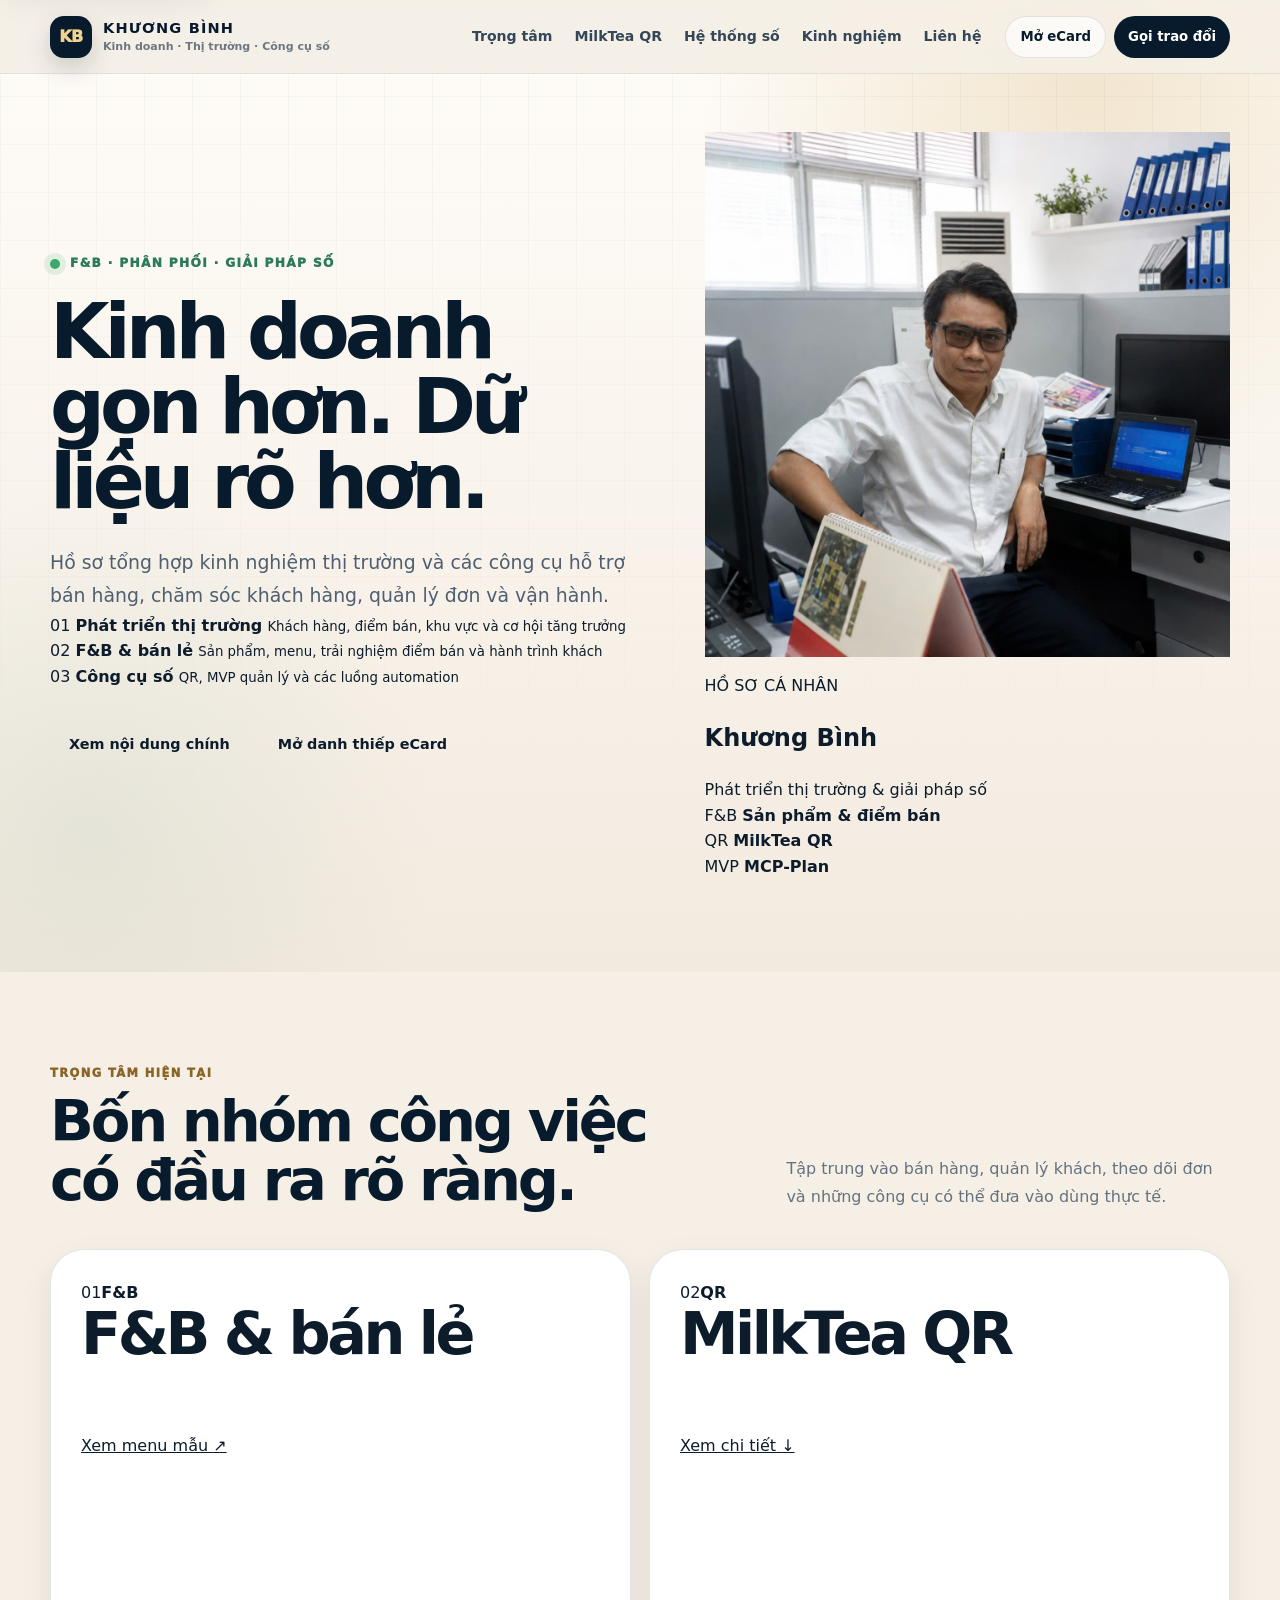
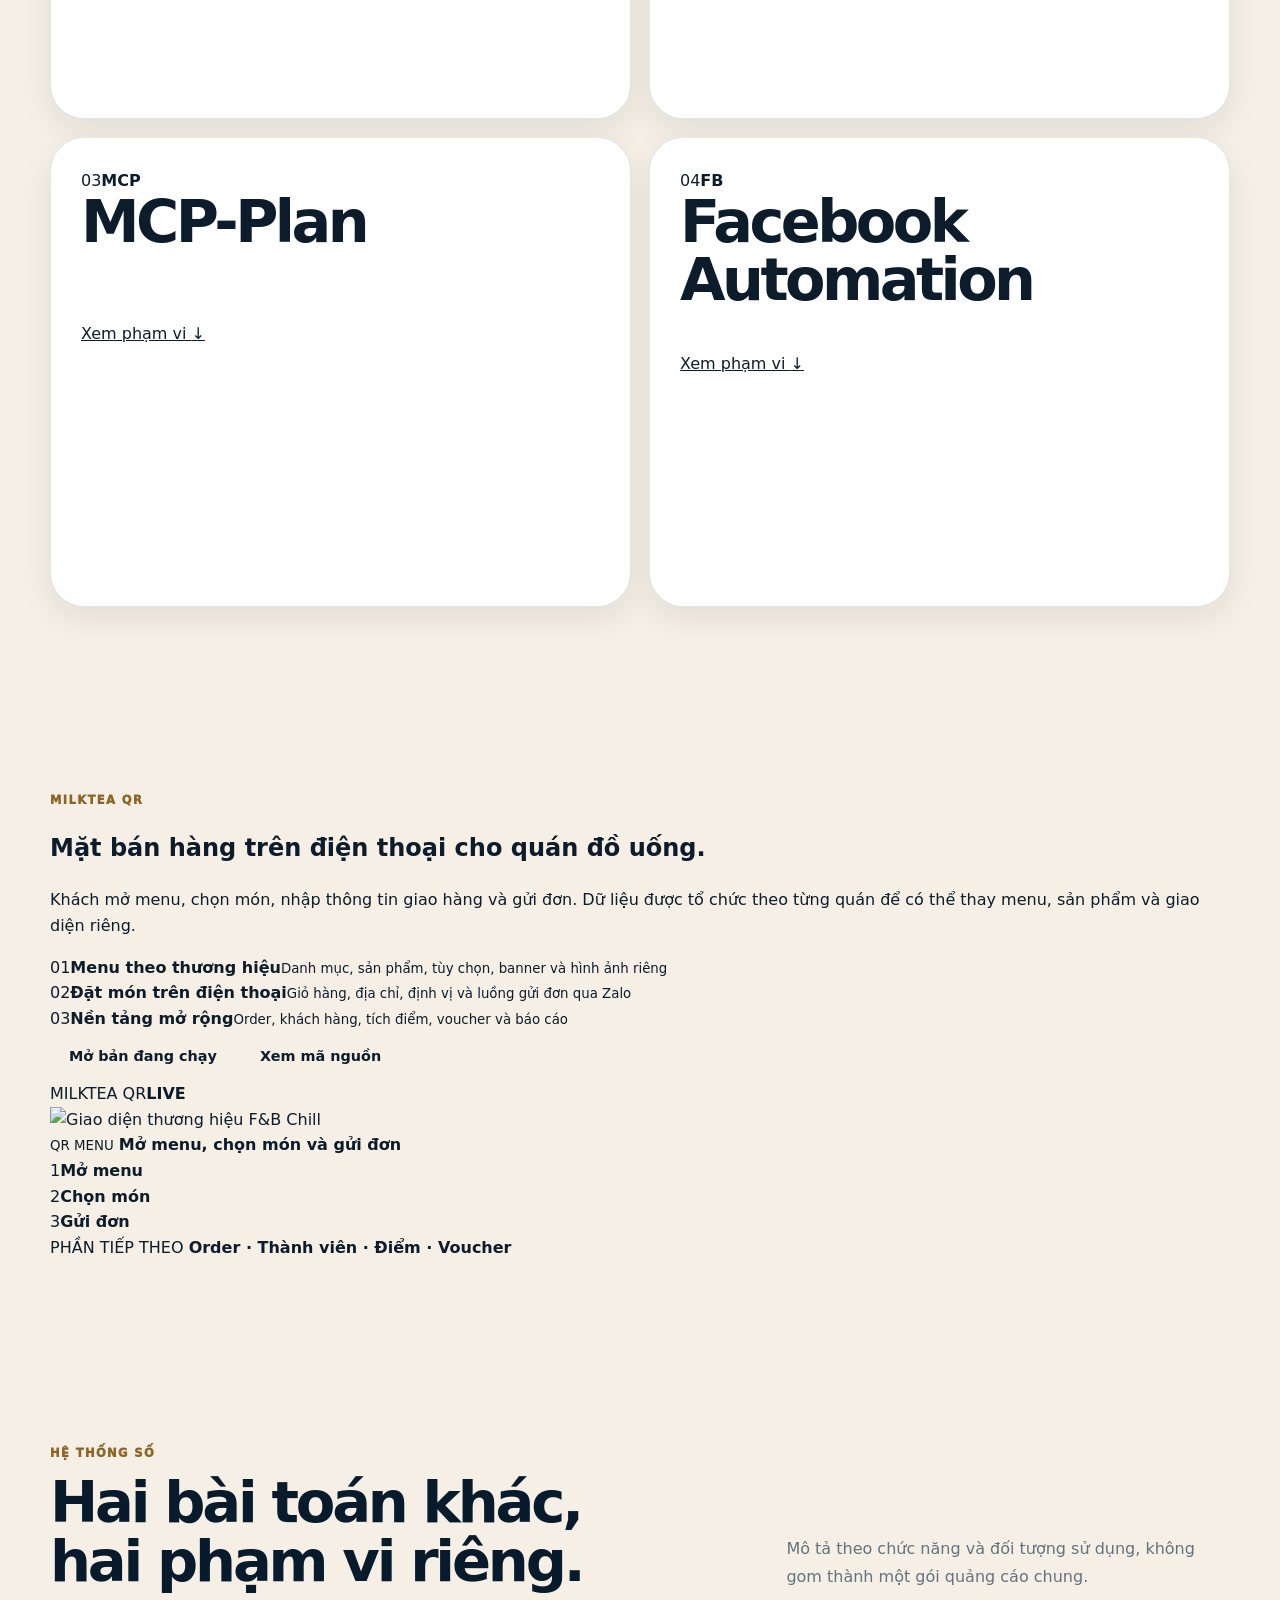
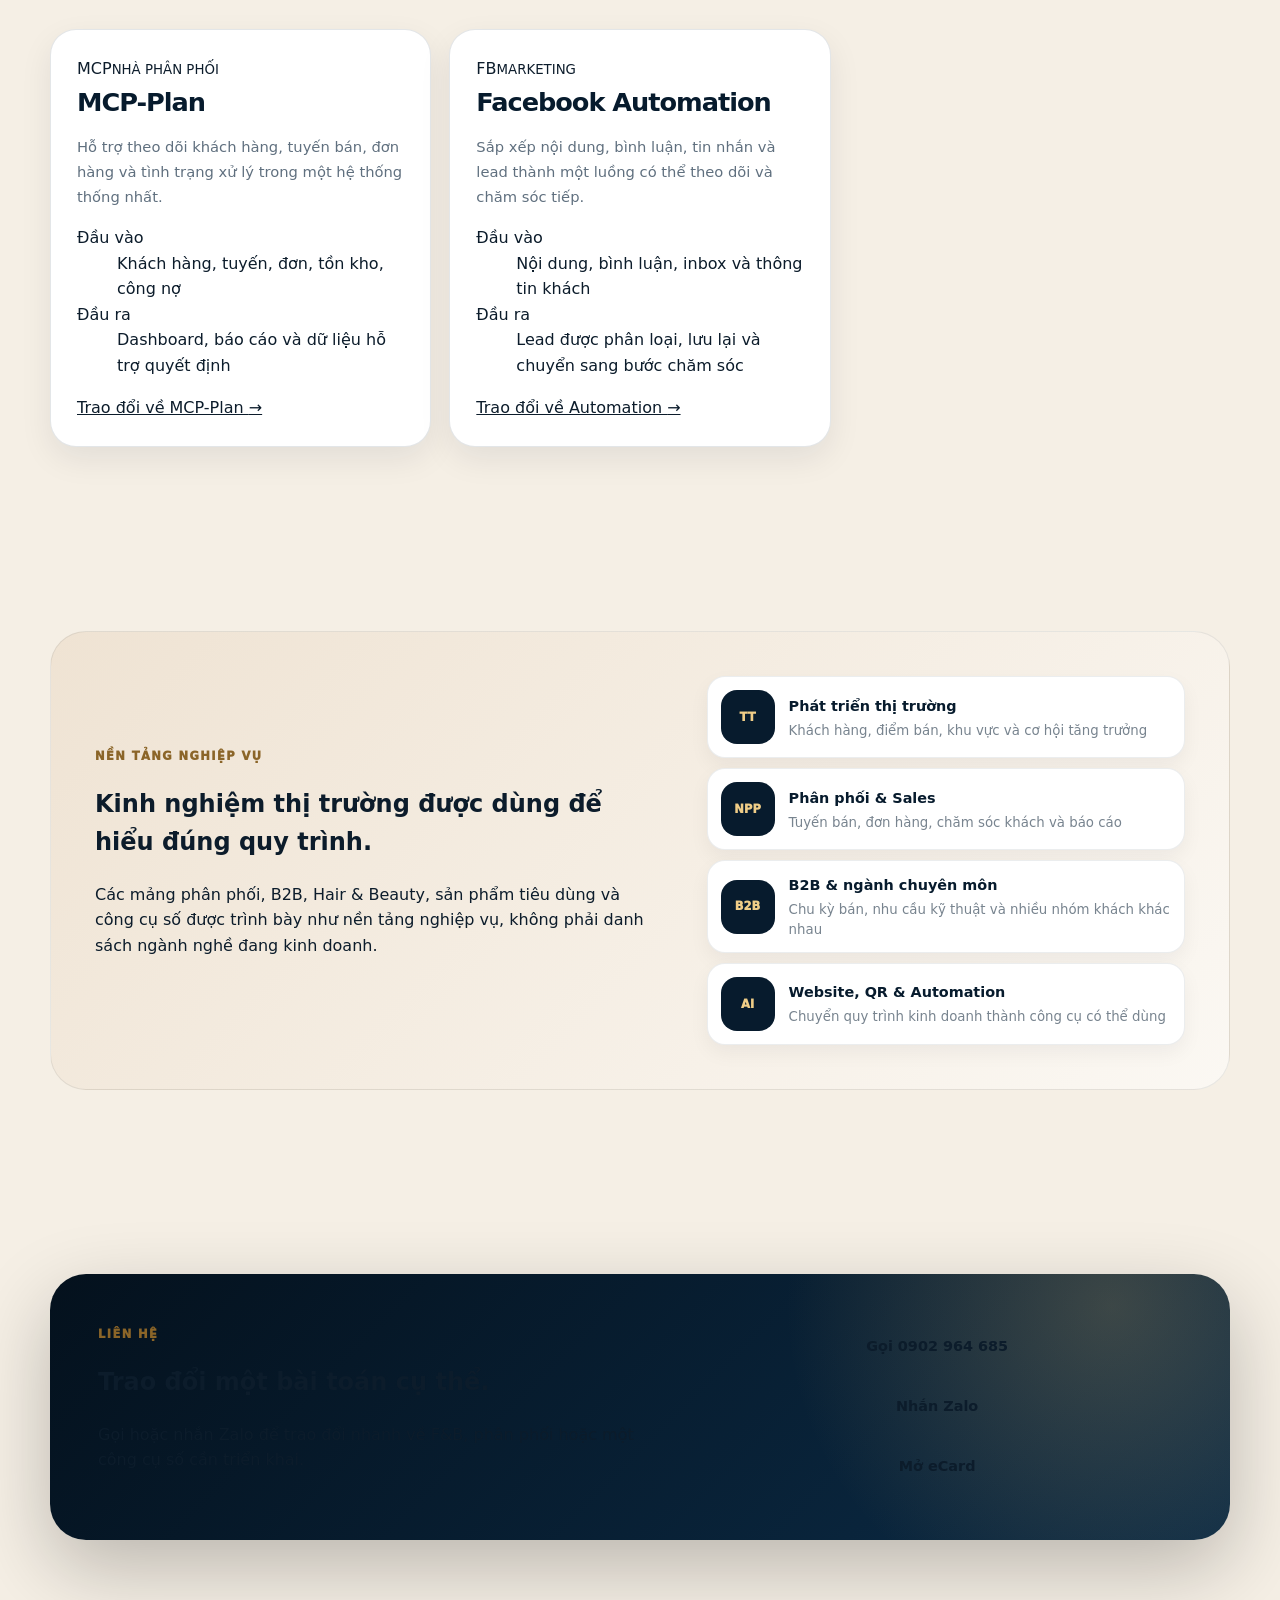
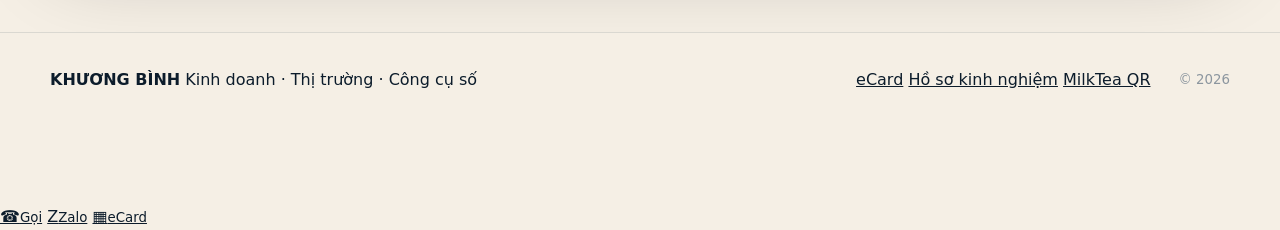
==== commit d0e66a0c: "refactor: rewrite detailed page with concise professional copy" ====
--- a/index.html
+++ b/index.html
@@ -4,8 +4,8 @@
   <meta charset="utf-8">
   <meta name="viewport" content="width=device-width, initial-scale=1, viewport-fit=cover">
   <meta name="theme-color" content="#071b2d">
-  <meta name="description" content="Khương Bình trực tiếp vận hành F&B và phát triển các hệ thống số cho quán đồ uống, nhà phân phối và doanh nghiệp nhỏ.">
-  <title>Khương Bình — F&B, MVP & Automation</title>
+  <meta name="description" content="Hồ sơ Khương Bình — phát triển thị trường, F&B, phân phối và các công cụ số hỗ trợ bán hàng, chăm sóc khách hàng, quản lý đơn và vận hành.">
+  <title>Khương Bình — Kinh doanh & Giải pháp số</title>
   <link rel="stylesheet" href="assets/css/home-v3.css">
 </head>
 <body>
@@ -17,7 +17,7 @@
         <span class="brand-mark">KB</span>
         <span class="brand-copy">
           <strong>KHƯƠNG BÌNH</strong>
-          <small>F&B Operator · Digital Builder</small>
+          <small>Kinh doanh · Thị trường · Công cụ số</small>
         </span>
       </a>
 
@@ -27,7 +27,7 @@
       </button>
 
       <nav class="main-nav" id="main-nav" aria-label="Điều hướng chính">
-        <a href="#focus">Đang làm</a>
+        <a href="#focus">Trọng tâm</a>
         <a href="#milktea">MilkTea QR</a>
         <a href="#systems">Hệ thống số</a>
         <a href="#experience">Kinh nghiệm</a>
@@ -45,292 +45,223 @@
     <section class="hero">
       <div class="container hero-grid">
         <div class="hero-copy reveal">
-          <div class="eyebrow">F&B đang vận hành · Sản phẩm số đang phát triển</div>
-          <h1>Kinh doanh F&B. Xây công cụ số để bán hàng và vận hành tốt hơn.</h1>
+          <p class="eyebrow">F&B · PHÂN PHỐI · GIẢI PHÁP SỐ</p>
+          <h1>Kinh doanh gọn hơn. Dữ liệu rõ hơn.</h1>
           <p class="hero-lead">
-            Tôi trực tiếp làm sản phẩm, điểm bán và trải nghiệm khách hàng trong F&B.
-            Từ những vướng mắc hàng ngày, tôi phát triển MilkTea QR, MCP-Plan và
-            Facebook Automation — ưu tiên dùng được, đo được và mở rộng được.
+            Hồ sơ tổng hợp kinh nghiệm thị trường và các công cụ hỗ trợ bán hàng,
+            chăm sóc khách hàng, quản lý đơn và vận hành.
           </p>
 
-          <div class="hero-proof" aria-label="Thông tin chính">
-            <div class="proof-item">
-              <span>Đang vận hành</span>
-              <strong>F&B và đồ uống</strong>
-            </div>
-            <div class="proof-item">
-              <span>Đang chạy</span>
-              <strong>QR Menu và đặt món</strong>
-            </div>
-            <div class="proof-item">
-              <span>Đang phát triển</span>
-              <strong>MVP NPP và Automation</strong>
+          <div class="hero-points" aria-label="Các nhóm nội dung chính">
+            <div class="hero-point">
+              <span>01</span>
+              <strong>Phát triển thị trường</strong>
+              <small>Khách hàng, điểm bán, khu vực và cơ hội tăng trưởng</small>
+            </div>
+            <div class="hero-point">
+              <span>02</span>
+              <strong>F&B & bán lẻ</strong>
+              <small>Sản phẩm, menu, trải nghiệm điểm bán và hành trình khách</small>
+            </div>
+            <div class="hero-point">
+              <span>03</span>
+              <strong>Công cụ số</strong>
+              <small>QR, MVP quản lý và các luồng automation</small>
             </div>
           </div>
 
           <div class="hero-actions">
-            <a class="btn btn--primary" href="#focus">Xem hoạt động hiện tại</a>
-            <a class="btn btn--light" href="#systems">Xem hệ thống số</a>
-            <a class="btn btn--ghost" href="qr-khuong-binh.html">Mở danh thiếp eCard</a>
-          </div>
-        </div>
-
-        <div class="hero-visual reveal" aria-label="Khương Bình và các hướng đang triển khai">
-          <div class="hero-photo">
+            <a class="btn btn-primary" href="#focus">Xem nội dung chính</a>
+            <a class="btn btn-light" href="qr-khuong-binh.html">Mở danh thiếp eCard</a>
+          </div>
+        </div>
+
+        <div class="hero-visual reveal">
+          <div class="profile-card">
             <img src="assets/images/avatar.jpg" alt="Khương Bình">
-            <div class="hero-photo-caption">
-              <div>
-                <span>Operator / Builder</span>
-                <strong>Khương Bình</strong>
-              </div>
-              <small>Kinh doanh thật trước, công nghệ theo sau để giải đúng việc.</small>
-            </div>
-          </div>
-
-          <article class="float-card float-card--fnb">
-            <span class="float-card__icon">F&amp;B</span>
-            <div><span>Hoạt động chính</span><strong>F&B & Đồ uống</strong></div>
-          </article>
-
-          <article class="float-card float-card--qr">
-            <span class="float-card__icon">QR</span>
-            <div><span>Sản phẩm đang chạy</span><strong>MilkTea QR</strong></div>
-          </article>
-
-          <article class="float-card float-card--mcp">
-            <span class="float-card__icon">MVP</span>
-            <div><span>Số hóa vận hành</span><strong>MCP-Plan</strong></div>
-          </article>
-        </div>
-      </div>
-    </section>
-
-    <section class="section section--light" id="focus">
+            <div class="profile-card-copy">
+              <p>HỒ SƠ CÁ NHÂN</p>
+              <h2>Khương Bình</h2>
+              <span>Phát triển thị trường & giải pháp số</span>
+            </div>
+          </div>
+
+          <div class="visual-note visual-note-a">
+            <span>F&amp;B</span>
+            <strong>Sản phẩm & điểm bán</strong>
+          </div>
+          <div class="visual-note visual-note-b">
+            <span>QR</span>
+            <strong>MilkTea QR</strong>
+          </div>
+          <div class="visual-note visual-note-c">
+            <span>MVP</span>
+            <strong>MCP-Plan</strong>
+          </div>
+        </div>
+      </div>
+    </section>
+
+    <section class="section section-light" id="focus">
       <div class="container">
         <div class="section-head reveal">
           <div>
-            <p class="kicker">Hiện tôi tập trung vào 2 việc</p>
-            <h2>Một bên là kinh doanh. Một bên là hệ thống giúp việc kinh doanh chạy tốt hơn.</h2>
+            <p class="kicker">TRỌNG TÂM HIỆN TẠI</p>
+            <h2>Bốn nhóm công việc có đầu ra rõ ràng.</h2>
           </div>
           <p>
-            F&B là hoạt động đang trực tiếp vận hành. Công nghệ số là phần được xây từ chính
-            những vấn đề gặp trong bán hàng, chăm sóc khách và quản lý dữ liệu.
+            Tập trung vào bán hàng, quản lý khách, theo dõi đơn và những công cụ có thể đưa vào dùng thực tế.
           </p>
         </div>
 
         <div class="focus-grid">
-          <article class="focus-card focus-card--fnb reveal">
-            <div class="focus-card__top">
-              <span class="status status--live">Đang trực tiếp vận hành</span>
-              <span class="focus-card__index">01</span>
-            </div>
-            <div class="focus-card__body">
-              <h3>F&B & Đồ uống</h3>
-              <p>
-                Phát triển sản phẩm, menu, điểm bán, quy trình phục vụ và cách giữ khách quay lại.
-                Mọi công cụ số đều phải hỗ trợ trực tiếp cho hoạt động này.
-              </p>
-              <div class="focus-links">
-                <a class="focus-link" href="https://qr.bepsi.click/chill" target="_blank" rel="noopener noreferrer">Xem menu đang chạy</a>
-                <a class="focus-link" href="#milktea">Xem hệ thống phía sau</a>
+          <article class="focus-card reveal">
+            <div class="focus-top"><span>01</span><b>F&amp;B</b></div>
+            <h3>F&B & bán lẻ</h3>
+            <p>Sản phẩm, menu, trải nghiệm điểm bán và hành trình khách hàng.</p>
+            <a href="https://qr.bepsi.click/chill" target="_blank" rel="noopener noreferrer">Xem menu mẫu <span>↗</span></a>
+          </article>
+
+          <article class="focus-card reveal">
+            <div class="focus-top"><span>02</span><b>QR</b></div>
+            <h3>MilkTea QR</h3>
+            <p>Menu trên điện thoại, đặt món, lưu quán và nền tảng thành viên.</p>
+            <a href="#milktea">Xem chi tiết <span>↓</span></a>
+          </article>
+
+          <article class="focus-card reveal">
+            <div class="focus-top"><span>03</span><b>MCP</b></div>
+            <h3>MCP-Plan</h3>
+            <p>Khách hàng, tuyến bán, đơn hàng, công nợ và báo cáo cho nhà phân phối.</p>
+            <a href="#systems">Xem phạm vi <span>↓</span></a>
+          </article>
+
+          <article class="focus-card reveal">
+            <div class="focus-top"><span>04</span><b>FB</b></div>
+            <h3>Facebook Automation</h3>
+            <p>Nội dung, lead, phân loại nhu cầu và luồng chăm sóc tiếp.</p>
+            <a href="#systems">Xem phạm vi <span>↓</span></a>
+          </article>
+        </div>
+      </div>
+    </section>
+
+    <section class="section section-dark" id="milktea">
+      <div class="container">
+        <article class="feature reveal">
+          <div class="feature-copy">
+            <p class="kicker kicker-gold">MILKTEA QR</p>
+            <h2>Mặt bán hàng trên điện thoại cho quán đồ uống.</h2>
+            <p>
+              Khách mở menu, chọn món, nhập thông tin giao hàng và gửi đơn.
+              Dữ liệu được tổ chức theo từng quán để có thể thay menu, sản phẩm và giao diện riêng.
+            </p>
+
+            <div class="feature-list">
+              <div><span>01</span><strong>Menu theo thương hiệu</strong><small>Danh mục, sản phẩm, tùy chọn, banner và hình ảnh riêng</small></div>
+              <div><span>02</span><strong>Đặt món trên điện thoại</strong><small>Giỏ hàng, địa chỉ, định vị và luồng gửi đơn qua Zalo</small></div>
+              <div><span>03</span><strong>Nền tảng mở rộng</strong><small>Order, khách hàng, tích điểm, voucher và báo cáo</small></div>
+            </div>
+
+            <div class="feature-actions">
+              <a class="btn btn-gold" href="https://qr.bepsi.click/chill" target="_blank" rel="noopener noreferrer">Mở bản đang chạy</a>
+              <a class="btn btn-dark-outline" href="https://github.com/milktea-cus/QR-app" target="_blank" rel="noopener noreferrer">Xem mã nguồn</a>
+            </div>
+          </div>
+
+          <div class="phone-preview" aria-label="Mô phỏng MilkTea QR">
+            <div class="phone-bar"><span>MILKTEA QR</span><b>LIVE</b></div>
+            <div class="phone-image">
+              <img src="https://pub-8017f5cf6afa4c6ebe887c6c0bf37193.r2.dev/milk-tea/customers/chill/brand/he-ho-hero.png" alt="Giao diện thương hiệu F&B Chill">
+              <div class="phone-image-copy">
+                <small>QR MENU</small>
+                <strong>Mở menu, chọn món và gửi đơn</strong>
               </div>
             </div>
-          </article>
-
-          <article class="focus-card focus-card--digital reveal">
-            <div class="focus-card__top">
-              <span class="status status--build">Đang xây và đưa vào dùng</span>
-              <span class="focus-card__index">02</span>
-            </div>
-            <div class="focus-card__body">
-              <h3>Số hóa vận hành</h3>
-              <p>
-                QR Menu cho quán, MVP quản lý nhà phân phối và Facebook Automation.
-                Không làm một bộ tính năng chung chung; mỗi hệ thống bắt đầu từ một luồng công việc cụ thể.
-              </p>
-              <div class="focus-links">
-                <a class="focus-link" href="#systems">MilkTea QR</a>
-                <a class="focus-link" href="#systems">MCP-Plan</a>
-                <a class="focus-link" href="#systems">Facebook Automation</a>
-              </div>
-            </div>
-          </article>
-        </div>
-      </div>
-    </section>
-
-    <section class="section section--dark" id="milktea">
-      <div class="container">
-        <article class="product-feature reveal">
-          <div class="product-copy">
-            <p class="kicker">Sản phẩm sát nhất với F&B</p>
-            <h2>MilkTea QR không chỉ là một mã QR.</h2>
-            <p>
-              Đây là mặt bán hàng trên điện thoại cho quán đồ uống: khách mở menu, chọn món,
-              thêm vào giỏ, nhập thông tin giao hàng và gửi đơn. Hệ thống được tổ chức để có thể
-              dùng cho nhiều quán, mỗi quán có dữ liệu và giao diện riêng.
-            </p>
-
-            <ul class="product-list">
-              <li>Menu theo thương hiệu, danh mục, sản phẩm, tùy chọn và banner</li>
-              <li>Giỏ hàng, địa chỉ giao hàng, định vị và luồng gửi đơn qua Zalo</li>
-              <li>Cài lên màn hình điện thoại như một ứng dụng PWA</li>
-              <li>Lộ trình tiếp theo: lưu đơn thật, khách hàng, tích điểm, voucher và báo cáo</li>
-            </ul>
-
-            <div class="product-actions">
-              <a class="btn btn--gold" href="https://qr.bepsi.click/chill" target="_blank" rel="noopener noreferrer">Mở bản đang chạy</a>
-              <a class="btn btn--dark-ghost" href="https://github.com/milktea-cus/QR-app" target="_blank" rel="noopener noreferrer">Xem dự án trên GitHub</a>
-            </div>
-          </div>
-
-          <div class="phone-shell" aria-label="Mô hình hoạt động của MilkTea QR">
-            <div class="phone-top">
-              <span>MILKTEA QR / LIVE FLOW</span>
-              <b>Đang chạy</b>
-            </div>
-            <div class="phone-hero">
-              <img src="https://pub-8017f5cf6afa4c6ebe887c6c0bf37193.r2.dev/milk-tea/customers/chill/brand/he-ho-hero.png" alt="Giao diện thương hiệu F&B Chill">
-              <div class="phone-hero-copy">
-                <span>QR MENU CHO F&B</span>
-                <strong>Từ quét mã đến gửi đơn trên một màn hình điện thoại</strong>
-              </div>
-            </div>
-            <div class="phone-flow">
-              <div><span>01</span><strong>Mở menu</strong></div>
-              <div><span>02</span><strong>Chọn món</strong></div>
-              <div><span>03</span><strong>Gửi đơn</strong></div>
-              <div><span>04</span><strong>Chăm lại</strong></div>
-            </div>
-            <div class="roadmap">
-              <div class="roadmap-card">
-                <span>Đã có nền</span>
-                <strong>Multi-shop, menu, giỏ hàng, PWA</strong>
-              </div>
-              <div class="roadmap-card roadmap-card--next">
-                <span>Ưu tiên tiếp theo</span>
-                <strong>Order, thành viên, điểm và voucher</strong>
-              </div>
+            <div class="phone-steps">
+              <div><span>1</span><strong>Mở menu</strong></div>
+              <div><span>2</span><strong>Chọn món</strong></div>
+              <div><span>3</span><strong>Gửi đơn</strong></div>
+            </div>
+            <div class="phone-roadmap">
+              <span>PHẦN TIẾP THEO</span>
+              <strong>Order · Thành viên · Điểm · Voucher</strong>
             </div>
           </div>
         </article>
       </div>
     </section>
 
-    <section class="section section--cream" id="systems">
+    <section class="section section-cream" id="systems">
       <div class="container">
         <div class="section-head reveal">
           <div>
-            <p class="kicker">Ba hệ thống số</p>
-            <h2>Mỗi hệ thống giải một nhóm vấn đề khác nhau.</h2>
-          </div>
-          <p>
-            Nội dung dưới đây tách rõ phần đang có, phần đang phát triển và giá trị thực tế.
-            Không gom tất cả thành những câu quảng cáo chung chung.
-          </p>
+            <p class="kicker">HỆ THỐNG SỐ</p>
+            <h2>Hai bài toán khác, hai phạm vi riêng.</h2>
+          </div>
+          <p>Mô tả theo chức năng và đối tượng sử dụng, không gom thành một gói quảng cáo chung.</p>
         </div>
 
         <div class="system-grid">
           <article class="system-card reveal">
-            <div class="system-card__top"><span class="system-tag">F&B</span><span class="system-no">01</span></div>
-            <div class="system-icon">QR</div>
-            <h3>MilkTea QR</h3>
-            <p>Mặt bán hàng số cho quán đồ uống, ưu tiên trải nghiệm khách và khả năng dùng lại cho nhiều thương hiệu.</p>
-            <div class="system-facts">
-              <div class="system-fact"><span>Hiện có</span><strong>Menu, giỏ hàng, vị trí, Zalo, PWA, dữ liệu theo shop</strong></div>
-              <div class="system-fact"><span>Đang làm tiếp</span><strong>Order thật, thành viên, point ledger, voucher và báo cáo</strong></div>
-            </div>
-            <a class="system-link" href="https://qr.bepsi.click/chill" target="_blank" rel="noopener noreferrer">Mở bản mẫu <span>↗</span></a>
+            <div class="system-head"><span>MCP</span><small>NHÀ PHÂN PHỐI</small></div>
+            <h3>MCP-Plan</h3>
+            <p>Hỗ trợ theo dõi khách hàng, tuyến bán, đơn hàng và tình trạng xử lý trong một hệ thống thống nhất.</p>
+            <dl>
+              <div><dt>Đầu vào</dt><dd>Khách hàng, tuyến, đơn, tồn kho, công nợ</dd></div>
+              <div><dt>Đầu ra</dt><dd>Dashboard, báo cáo và dữ liệu hỗ trợ quyết định</dd></div>
+            </dl>
+            <a href="https://zalo.me/0902964685" target="_blank" rel="noopener noreferrer">Trao đổi về MCP-Plan <span>→</span></a>
           </article>
 
           <article class="system-card reveal">
-            <div class="system-card__top"><span class="system-tag">Nhà phân phối</span><span class="system-no">02</span></div>
-            <div class="system-icon">MCP</div>
-            <h3>MCP-Plan</h3>
-            <p>MVP quản lý nhà phân phối dựa trên nghiệp vụ đi tuyến, chăm khách, xử lý đơn và kiểm soát vận hành.</p>
-            <div class="system-facts">
-              <div class="system-fact"><span>Bài toán</span><strong>Dữ liệu rời rạc, khó theo dõi khách, tuyến, đơn và công nợ</strong></div>
-              <div class="system-fact"><span>Hướng giải</span><strong>Dashboard, khách hàng, đơn hàng, tồn kho, báo cáo và AI hỗ trợ</strong></div>
-            </div>
-            <a class="system-link" href="https://zalo.me/0902964685" target="_blank" rel="noopener noreferrer">Trao đổi bài toán NPP <span>→</span></a>
-          </article>
-
-          <article class="system-card reveal">
-            <div class="system-card__top"><span class="system-tag">Marketing</span><span class="system-no">03</span></div>
-            <div class="system-icon">FB</div>
+            <div class="system-head"><span>FB</span><small>MARKETING</small></div>
             <h3>Facebook Automation</h3>
-            <p>Tổ chức nội dung và dữ liệu khách hàng từ Facebook thành một luồng có thể theo dõi và chăm sóc tiếp.</p>
-            <div class="system-facts">
-              <div class="system-fact"><span>Bài toán</span><strong>Bình luận, inbox, nội dung và lead bị xử lý rời rạc</strong></div>
-              <div class="system-fact"><span>Hướng giải</span><strong>Lịch nội dung, phân loại nhu cầu, lưu lead và đẩy về quy trình chăm sóc</strong></div>
-            </div>
-            <a class="system-link" href="https://zalo.me/0902964685" target="_blank" rel="noopener noreferrer">Trao đổi luồng Automation <span>→</span></a>
-          </article>
-        </div>
-      </div>
-    </section>
-
-    <section class="section section--dark" id="process">
-      <div class="container">
-        <div class="section-head reveal">
-          <div>
-            <p class="kicker">Cách tôi làm MVP</p>
-            <h2>Không bắt đầu bằng danh sách tính năng.</h2>
-          </div>
-          <p>
-            Bắt đầu từ cách mọi người đang làm việc, chọn một nút thắt rõ ràng,
-            đưa bản đầu tiên vào dùng và chỉ mở rộng khi đã có dữ liệu thực tế.
-          </p>
-        </div>
-
-        <div class="process-grid">
-          <article class="process-card reveal"><span>01</span><h3>Đi cùng quy trình thật</h3><p>Xem công việc đang đi qua Excel, Zalo, sổ tay hay nhiều phần mềm rời rạc như thế nào.</p></article>
-          <article class="process-card reveal"><span>02</span><h3>Chọn một nút thắt</h3><p>Ưu tiên vấn đề làm mất thời gian, bỏ sót khách, sai dữ liệu hoặc khó kiểm soát.</p></article>
-          <article class="process-card reveal"><span>03</span><h3>Đưa MVP vào dùng</h3><p>Làm bản vừa đủ để người thật sử dụng hàng ngày, không làm demo chỉ để trình bày.</p></article>
-          <article class="process-card reveal"><span>04</span><h3>Đo rồi mở rộng</h3><p>Dùng dữ liệu sử dụng thật để quyết định phần tiếp theo: automation, báo cáo hay AI.</p></article>
-        </div>
-      </div>
-    </section>
-
-    <section class="section section--light" id="experience">
+            <p>Sắp xếp nội dung, bình luận, tin nhắn và lead thành một luồng có thể theo dõi và chăm sóc tiếp.</p>
+            <dl>
+              <div><dt>Đầu vào</dt><dd>Nội dung, bình luận, inbox và thông tin khách</dd></div>
+              <div><dt>Đầu ra</dt><dd>Lead được phân loại, lưu lại và chuyển sang bước chăm sóc</dd></div>
+            </dl>
+            <a href="https://zalo.me/0902964685" target="_blank" rel="noopener noreferrer">Trao đổi về Automation <span>→</span></a>
+          </article>
+        </div>
+      </div>
+    </section>
+
+    <section class="section section-light" id="experience">
       <div class="container">
         <div class="experience-panel reveal">
-          <div class="split-copy">
-            <p class="kicker">Kinh nghiệm nền</p>
-            <h2>Hơn 20 năm đi qua thị trường, bán hàng và vận hành.</h2>
+          <div class="experience-copy">
+            <p class="kicker">NỀN TẢNG NGHIỆP VỤ</p>
+            <h2>Kinh nghiệm thị trường được dùng để hiểu đúng quy trình.</h2>
             <p>
-              Kinh nghiệm trong phân phối, B2B công nghiệp, Hair & Beauty, sản phẩm tiêu dùng,
-              phát triển khách hàng và công cụ số không còn được trình bày như nhiều ngành kinh doanh riêng.
-              Chúng là nền tảng để hiểu nghiệp vụ và xây giải pháp sát thực tế hơn.
+              Các mảng phân phối, B2B, Hair & Beauty, sản phẩm tiêu dùng và công cụ số
+              được trình bày như nền tảng nghiệp vụ, không phải danh sách ngành nghề đang kinh doanh.
             </p>
           </div>
 
           <div class="experience-list">
             <div class="experience-item"><span>TT</span><div><strong>Phát triển thị trường</strong><small>Khách hàng, điểm bán, khu vực và cơ hội tăng trưởng</small></div></div>
-            <div class="experience-item"><span>NPP</span><div><strong>Phân phối & Sales</strong><small>Tuyến, đội bán hàng, đơn hàng và chăm sóc khách</small></div></div>
-            <div class="experience-item"><span>B2B</span><div><strong>Công nghiệp & Hair</strong><small>Kinh nghiệm nhiều nhóm khách hàng và chu kỳ bán khác nhau</small></div></div>
+            <div class="experience-item"><span>NPP</span><div><strong>Phân phối & Sales</strong><small>Tuyến bán, đơn hàng, chăm sóc khách và báo cáo</small></div></div>
+            <div class="experience-item"><span>B2B</span><div><strong>B2B & ngành chuyên môn</strong><small>Chu kỳ bán, nhu cầu kỹ thuật và nhiều nhóm khách khác nhau</small></div></div>
             <div class="experience-item"><span>AI</span><div><strong>Website, QR & Automation</strong><small>Chuyển quy trình kinh doanh thành công cụ có thể dùng</small></div></div>
           </div>
         </div>
       </div>
     </section>
 
-    <section class="section section--light" id="contact">
+    <section class="section section-contact" id="contact">
       <div class="container">
         <div class="contact-panel reveal">
-          <div class="contact-copy">
-            <p class="kicker">Liên hệ trực tiếp</p>
-            <h2>Có một bài toán kinh doanh cần làm gọn?</h2>
-            <p>
-              Trao đổi thẳng cách đang vận hành, phần đang vướng và kết quả cần đạt.
-              Có thể bắt đầu từ một MVP nhỏ thay vì thay toàn bộ hệ thống.
-            </p>
+          <div>
+            <p class="kicker kicker-gold">LIÊN HỆ</p>
+            <h2>Trao đổi một bài toán cụ thể.</h2>
+            <p>Gọi hoặc nhắn Zalo để trao đổi nhanh về F&B, phân phối hoặc một công cụ số cần triển khai.</p>
           </div>
           <div class="contact-actions">
-            <a class="btn btn--gold" href="tel:0902964685">Gọi 0902 964 685</a>
-            <a class="btn btn--dark-ghost" href="https://zalo.me/0902964685" target="_blank" rel="noopener noreferrer">Nhắn Zalo</a>
-            <a class="btn btn--dark-ghost" href="qr-khuong-binh.html">Mở eCard chính thức</a>
-            <a class="btn btn--dark-ghost" href="assets/files/khuong-binh.vcf" download>Lưu danh bạ</a>
+            <a class="btn btn-gold" href="tel:0902964685">Gọi 0902 964 685</a>
+            <a class="btn btn-dark-outline" href="https://zalo.me/0902964685" target="_blank" rel="noopener noreferrer">Nhắn Zalo</a>
+            <a class="btn btn-dark-outline" href="qr-khuong-binh.html">Mở eCard</a>
           </div>
         </div>
       </div>
@@ -339,23 +270,23 @@
 
   <footer class="site-footer">
     <div class="container footer-inner">
-      <div class="footer-brand">
+      <div>
         <strong>KHƯƠNG BÌNH</strong>
-        <span>F&B Operations · Digital MVP · Automation</span>
-      </div>
-      <div class="footer-links">
-        <a href="qr-khuong-binh.html">eCard chính thức</a>
+        <span>Kinh doanh · Thị trường · Công cụ số</span>
+      </div>
+      <nav aria-label="Liên kết cuối trang">
+        <a href="qr-khuong-binh.html">eCard</a>
         <a href="ho-so-quan-tri-kinh-doanh.html">Hồ sơ kinh nghiệm</a>
-        <a href="https://ungdungthongminh.shop" target="_blank" rel="noopener noreferrer">Ứng dụng thông minh</a>
-      </div>
-      <small>© <span id="current-year">2026</span> Khương Bình.</small>
+        <a href="https://qr.bepsi.click/chill" target="_blank" rel="noopener noreferrer">MilkTea QR</a>
+      </nav>
+      <small>© <span id="current-year">2026</span></small>
     </div>
   </footer>
 
-  <nav class="mobile-bar" aria-label="Liên hệ nhanh">
+  <nav class="mobile-actions" aria-label="Liên hệ nhanh">
     <a href="tel:0902964685"><span>☎</span><small>Gọi</small></a>
     <a href="https://zalo.me/0902964685" target="_blank" rel="noopener noreferrer"><span>Z</span><small>Zalo</small></a>
-    <a class="mobile-bar__primary" href="qr-khuong-binh.html"><span>▦</span><small>Mở eCard</small></a>
+    <a class="mobile-primary" href="qr-khuong-binh.html"><span>▦</span><small>eCard</small></a>
   </nav>
 
   <script src="assets/js/home-v3.js"></script>
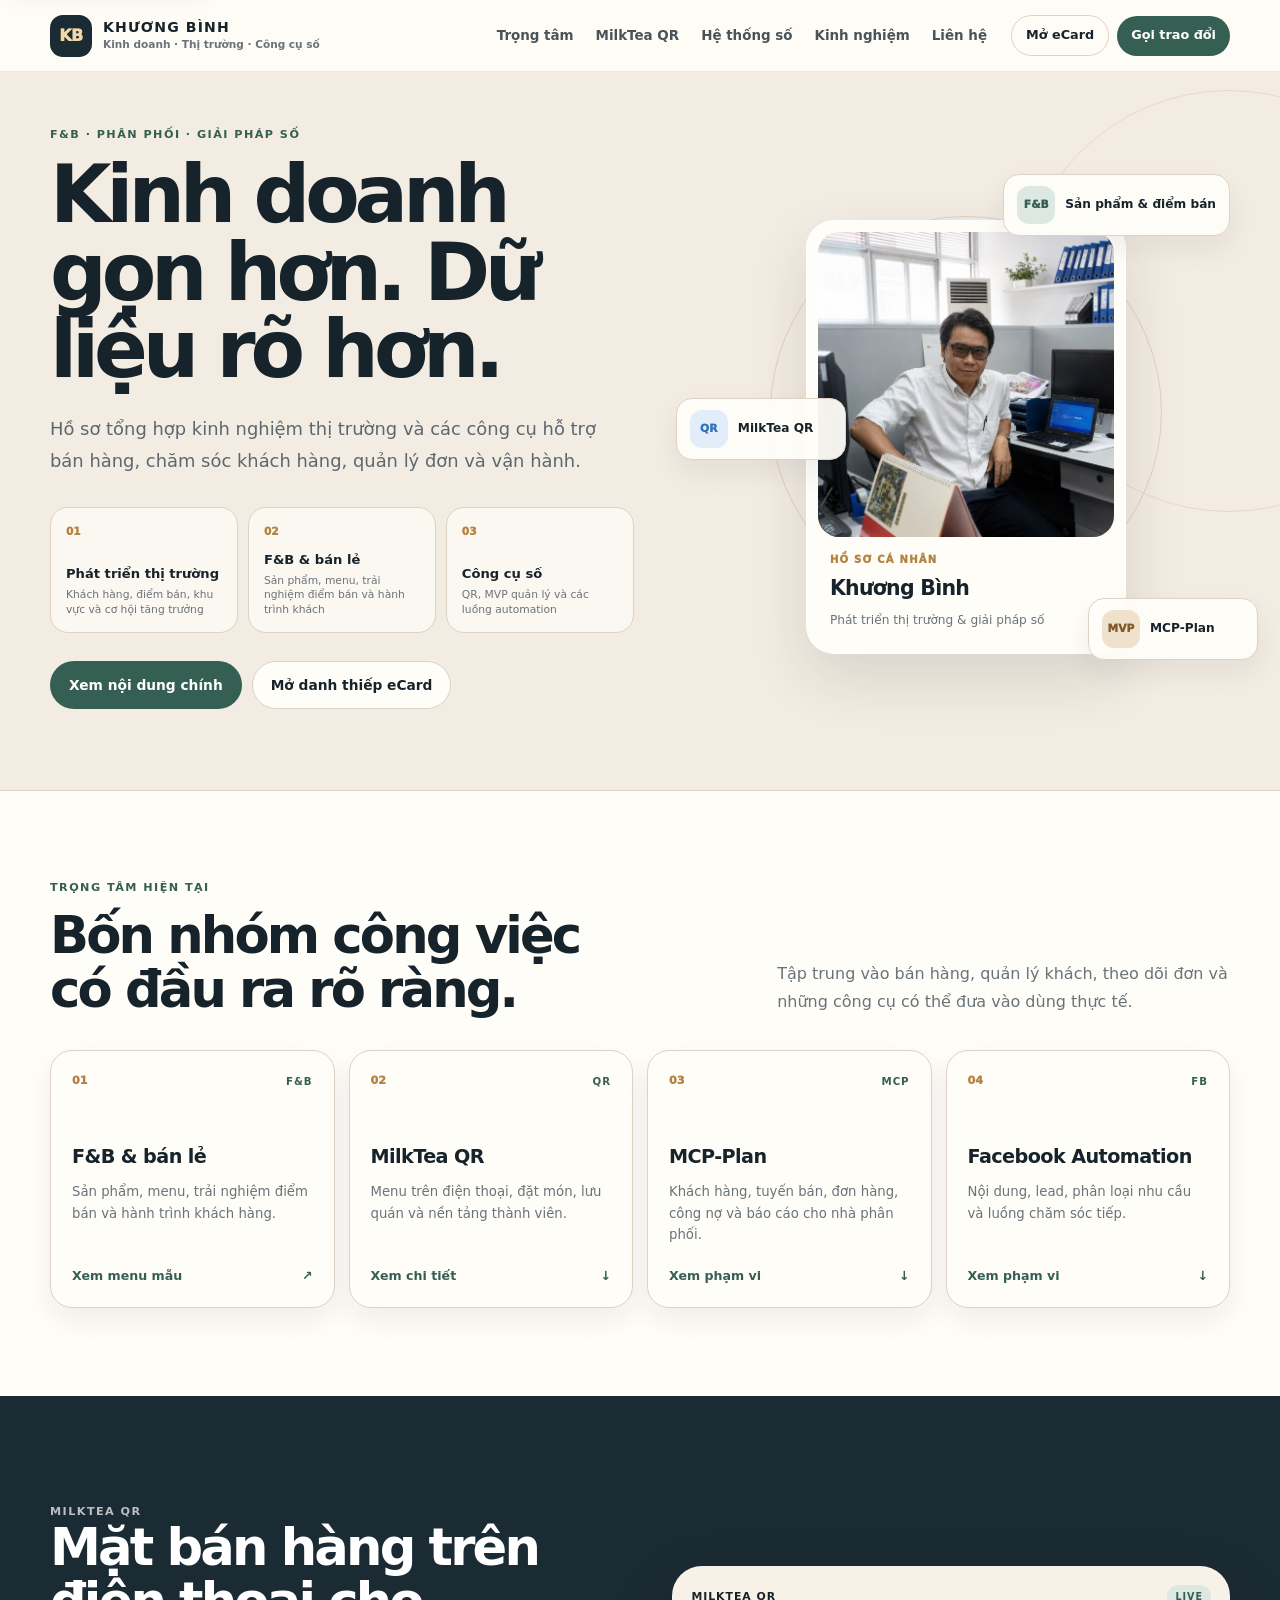
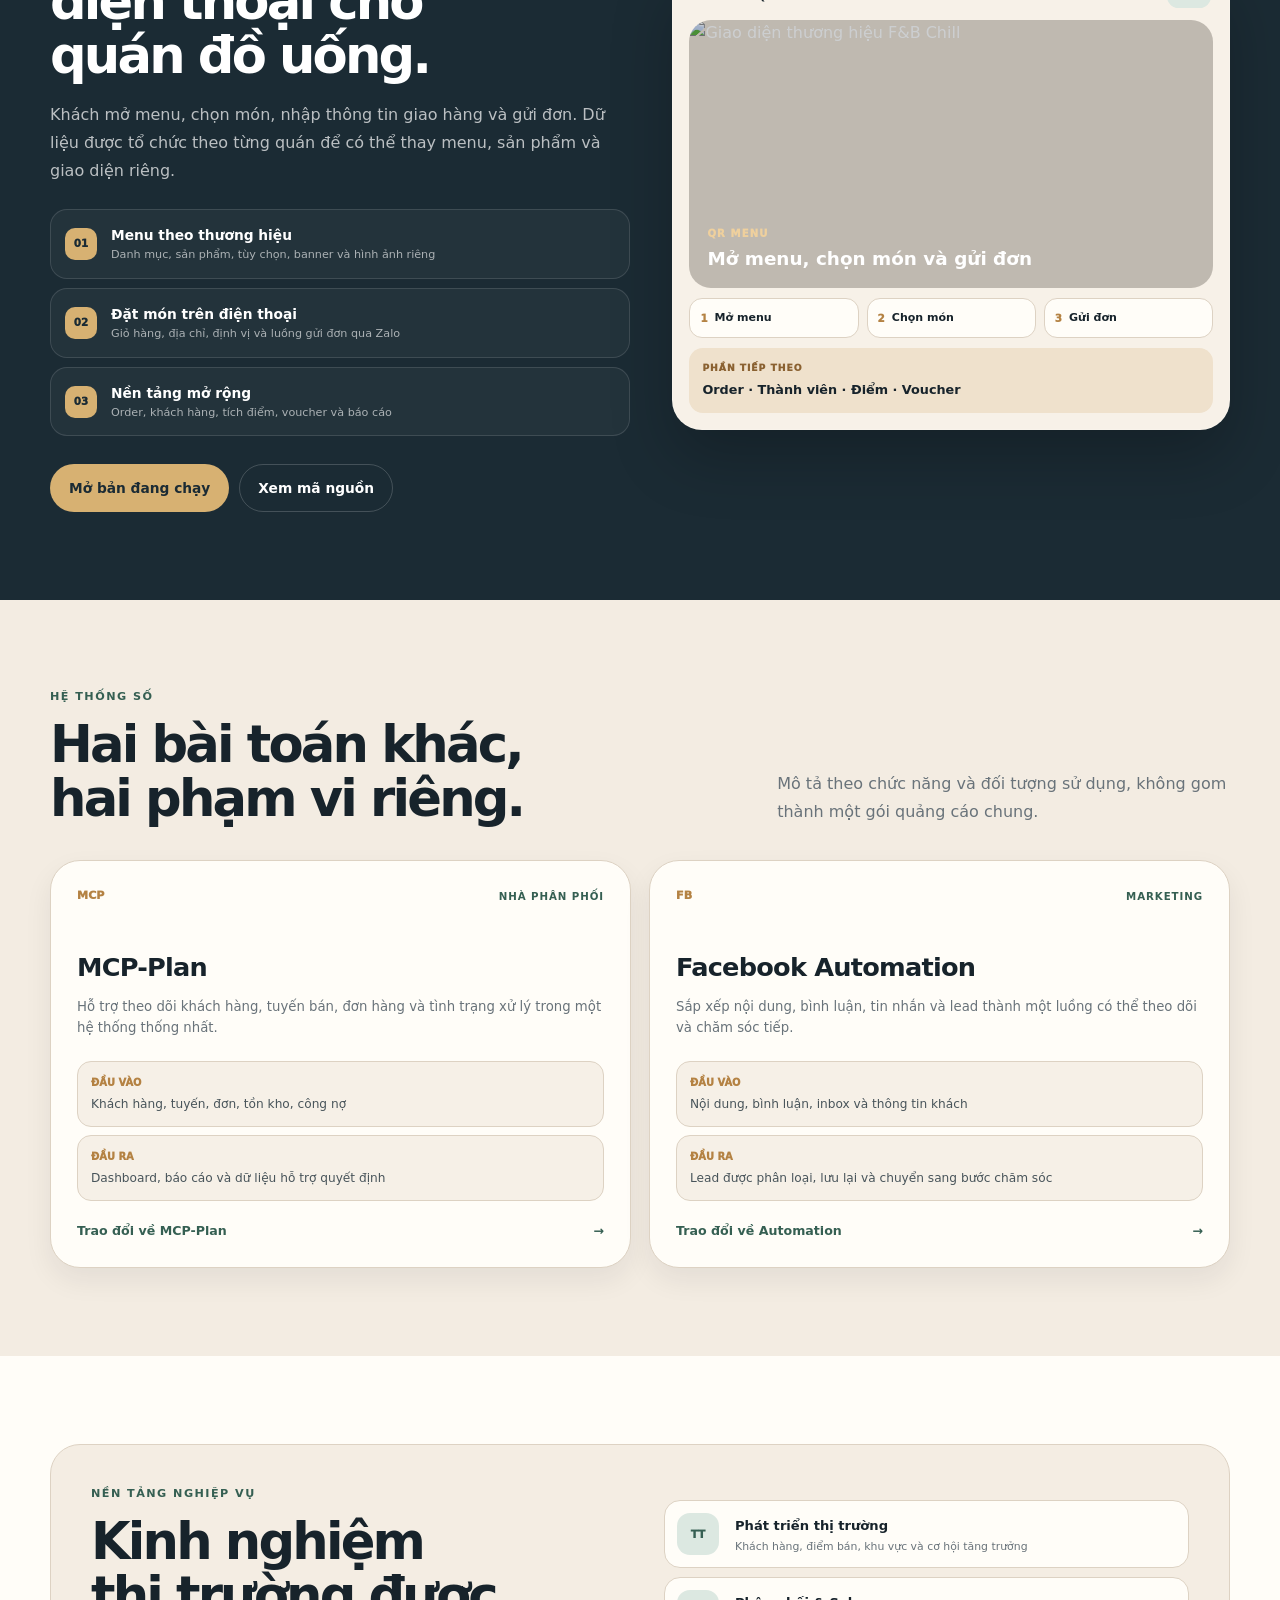
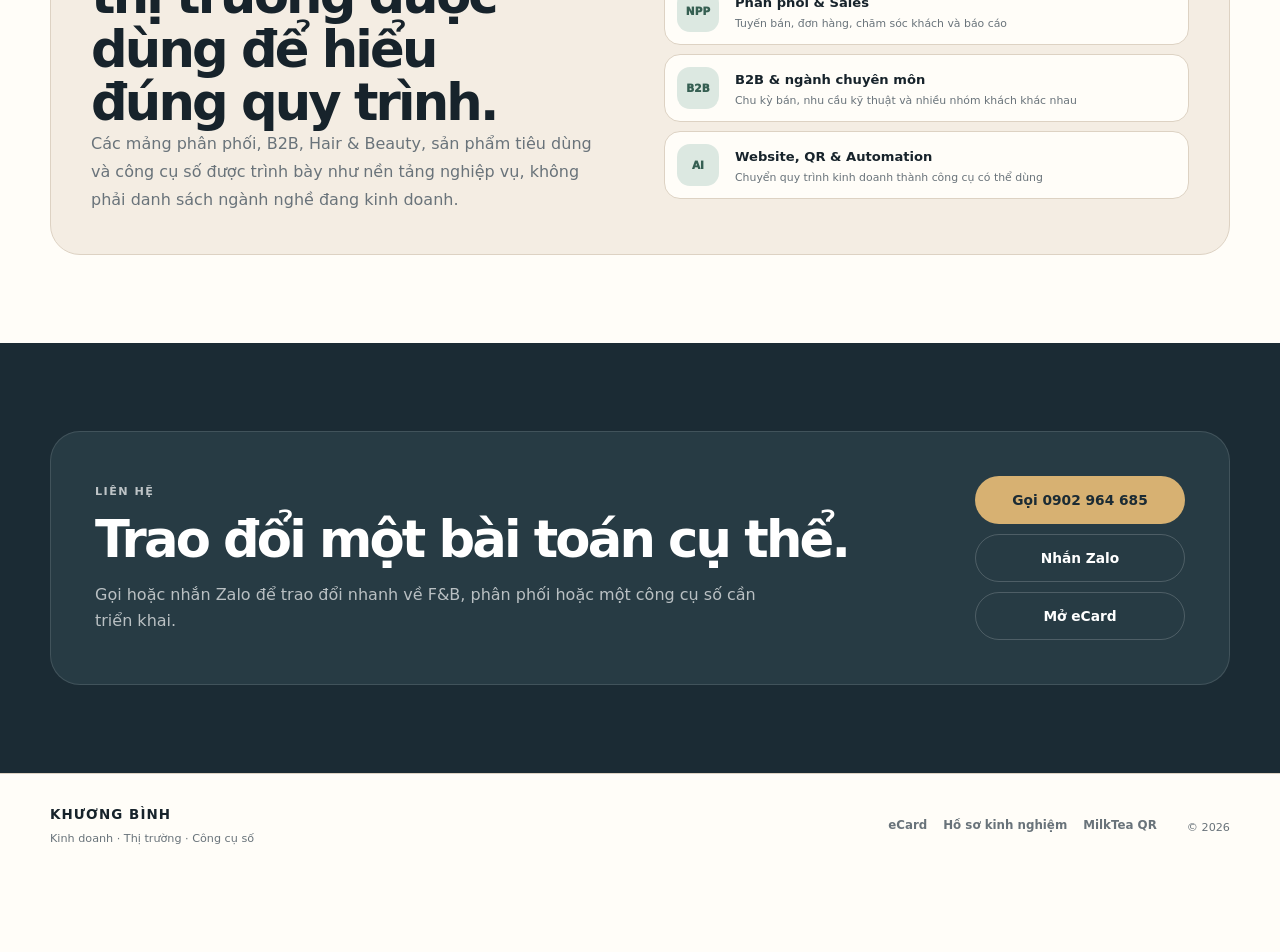
==== commit 1f04f2a3: "style: sync detailed page with warm premium assets" ====
--- a/index.html
+++ b/index.html
@@ -3,10 +3,10 @@
 <head>
   <meta charset="utf-8">
   <meta name="viewport" content="width=device-width, initial-scale=1, viewport-fit=cover">
-  <meta name="theme-color" content="#071b2d">
+  <meta name="theme-color" content="#1b2b34">
   <meta name="description" content="Hồ sơ Khương Bình — phát triển thị trường, F&B, phân phối và các công cụ số hỗ trợ bán hàng, chăm sóc khách hàng, quản lý đơn và vận hành.">
   <title>Khương Bình — Kinh doanh & Giải pháp số</title>
-  <link rel="stylesheet" href="assets/css/home-v3.css">
+  <link rel="stylesheet" href="assets/css/home-v3.css?v=20260716-4">
 </head>
 <body>
   <a class="skip-link" href="#main-content">Bỏ qua điều hướng</a>
@@ -289,6 +289,6 @@
     <a class="mobile-primary" href="qr-khuong-binh.html"><span>▦</span><small>eCard</small></a>
   </nav>
 
-  <script src="assets/js/home-v3.js"></script>
+  <script src="assets/js/home-v3.js?v=20260716-4"></script>
 </body>
 </html>
--- a/assets/css/home-v3.css
+++ b/assets/css/home-v3.css
@@ -1,48 +1,59 @@
 :root {
-  --bg: #f5efe5;
-  --paper: #fffdf9;
-  --paper-2: #f0e6d8;
-  --ink: #0c1c2b;
-  --ink-soft: #405060;
-  --navy: #071b2d;
-  --navy-2: #0b2b46;
-  --gold: #d4ad67;
-  --gold-dark: #8b6528;
-  --green: #2c7a58;
-  --green-soft: #e5f3ec;
-  --line: rgba(7, 27, 45, 0.11);
+  --bg: #f3ece2;
+  --paper: #fffdf8;
+  --paper-soft: #eee4d6;
+  --ink: #17232b;
+  --muted: #69737a;
+  --navy: #1b2b34;
+  --navy-soft: #273b44;
+  --olive: #355f52;
+  --olive-dark: #294a40;
+  --olive-soft: #dce8e1;
+  --caramel: #b48243;
+  --caramel-soft: #efe1cc;
+  --line: #ddd2c3;
+  --line-dark: rgba(255, 255, 255, 0.12);
   --white: #ffffff;
-  --shadow-sm: 0 12px 32px rgba(7, 27, 45, 0.08);
-  --shadow-lg: 0 28px 80px rgba(7, 27, 45, 0.18);
-  --radius-xl: 34px;
-  --radius-lg: 26px;
-  --radius-md: 18px;
+  --shadow-sm: 0 12px 28px rgba(24, 35, 43, 0.07);
+  --shadow-md: 0 24px 58px rgba(24, 35, 43, 0.12);
+  --radius-lg: 30px;
+  --radius-md: 22px;
   --container: 1180px;
 }
 
-* { box-sizing: border-box; }
-html { scroll-behavior: smooth; }
+* {
+  box-sizing: border-box;
+}
+
+html {
+  scroll-behavior: smooth;
+}
+
 body {
   margin: 0;
+  color: var(--ink);
   background: var(--bg);
-  color: var(--ink);
   font-family: Inter, ui-sans-serif, system-ui, -apple-system, BlinkMacSystemFont, "Segoe UI", sans-serif;
   line-height: 1.6;
   -webkit-font-smoothing: antialiased;
 }
-body.menu-open { overflow: hidden; }
-img { display: block; max-width: 100%; }
-a { color: inherit; }
-button { font: inherit; }
-
-.container {
-  width: min(calc(100% - 32px), var(--container));
-  margin-inline: auto;
-}
-.section { padding: 92px 0; }
-.section--light { background: var(--paper); }
-.section--dark { background: var(--navy); color: var(--white); }
-.section--cream { background: #f8f3eb; }
+
+body.menu-open {
+  overflow: hidden;
+}
+
+img {
+  display: block;
+  max-width: 100%;
+}
+
+a {
+  color: inherit;
+}
+
+button {
+  font: inherit;
+}
 
 .sr-only {
   position: absolute;
@@ -61,617 +72,1280 @@
   top: 10px;
   left: 10px;
   z-index: 9999;
-  transform: translateY(-150%);
+  transform: translateY(-160%);
   padding: 10px 14px;
   border-radius: 10px;
-  background: var(--white);
-  color: var(--navy);
+  color: var(--ink);
+  background: var(--paper);
+  font-weight: 850;
   text-decoration: none;
-  font-weight: 800;
   box-shadow: var(--shadow-sm);
 }
-.skip-link:focus { transform: translateY(0); }
+
+.skip-link:focus {
+  transform: translateY(0);
+}
+
+.container {
+  width: min(calc(100% - 32px), var(--container));
+  margin-inline: auto;
+}
+
+.section {
+  padding: 88px 0;
+}
+
+.section-light {
+  background: var(--paper);
+}
+
+.section-cream {
+  background: var(--bg);
+}
+
+.section-dark,
+.section-contact {
+  color: var(--white);
+  background: var(--navy);
+}
 
 .site-header {
   position: fixed;
   inset: 0 0 auto;
   z-index: 1000;
-  height: 74px;
-  background: rgba(245, 239, 229, 0.91);
+  height: 72px;
+  border-bottom: 1px solid rgba(23, 35, 43, 0.08);
+  background: rgba(255, 253, 248, 0.92);
   backdrop-filter: blur(18px);
   -webkit-backdrop-filter: blur(18px);
-  border-bottom: 1px solid rgba(7, 27, 45, 0.08);
-}
+}
+
 .header-inner {
   height: 100%;
   display: flex;
   align-items: center;
   gap: 24px;
 }
+
 .brand {
   display: inline-flex;
   align-items: center;
   gap: 11px;
+  min-width: max-content;
   text-decoration: none;
-  min-width: max-content;
-}
+}
+
 .brand-mark {
   width: 42px;
   height: 42px;
   display: grid;
   place-items: center;
-  border-radius: 14px;
+  border-radius: 13px;
+  color: #f3d7a6;
   background: var(--navy);
-  color: #f2d28f;
   font-weight: 950;
   letter-spacing: -0.04em;
-  box-shadow: 0 10px 24px rgba(7, 27, 45, 0.18);
-}
-.brand-copy { display: grid; line-height: 1.12; }
-.brand-copy strong { color: var(--navy); font-size: 0.91rem; letter-spacing: 0.08em; }
-.brand-copy small { margin-top: 5px; color: #6d7782; font-size: 0.69rem; font-weight: 750; }
-.main-nav { margin-left: auto; display: flex; align-items: center; gap: 22px; }
-.main-nav a { color: #344657; text-decoration: none; font-size: 0.88rem; font-weight: 780; }
+}
+
+.brand-copy {
+  display: grid;
+  line-height: 1.12;
+}
+
+.brand-copy strong {
+  color: var(--ink);
+  font-size: 0.88rem;
+  letter-spacing: 0.08em;
+}
+
+.brand-copy small {
+  margin-top: 4px;
+  color: var(--muted);
+  font-size: 0.66rem;
+  font-weight: 700;
+}
+
+.main-nav {
+  margin-left: auto;
+  display: flex;
+  align-items: center;
+  gap: 22px;
+}
+
+.main-nav a {
+  color: #48545a;
+  font-size: 0.84rem;
+  font-weight: 760;
+  text-decoration: none;
+}
+
 .main-nav a:hover,
-.main-nav a:focus-visible { color: var(--gold-dark); }
-.header-actions { display: flex; align-items: center; gap: 8px; }
+.main-nav a:focus-visible {
+  color: var(--olive);
+}
+
+.header-actions {
+  display: flex;
+  align-items: center;
+  gap: 8px;
+}
+
 .header-link,
 .header-primary {
-  min-height: 42px;
+  min-height: 40px;
   display: inline-flex;
   align-items: center;
   justify-content: center;
   padding: 9px 14px;
   border-radius: 999px;
+  font-size: 0.8rem;
+  font-weight: 850;
   text-decoration: none;
-  font-size: 0.83rem;
-  font-weight: 860;
-}
-.header-link { border: 1px solid var(--line); background: rgba(255,255,255,.65); color: var(--navy); }
-.header-primary { background: var(--navy); color: var(--white); }
-.menu-toggle { display: none; }
+}
+
+.header-link {
+  border: 1px solid var(--line);
+  color: var(--ink);
+  background: transparent;
+}
+
+.header-primary {
+  color: var(--white);
+  background: var(--olive);
+}
+
+.menu-toggle {
+  display: none;
+}
 
 .hero {
   position: relative;
-  overflow: clip;
-  padding: 132px 0 92px;
-  background:
-    radial-gradient(circle at 85% 8%, rgba(212, 173, 103, 0.28), transparent 28%),
-    radial-gradient(circle at 7% 86%, rgba(44, 122, 88, 0.08), transparent 24%),
-    linear-gradient(180deg, #fffdf9 0%, #f3eadf 100%);
-}
+  overflow: hidden;
+  padding: 126px 0 82px;
+  background: var(--bg);
+}
+
 .hero::before {
   content: "";
   position: absolute;
-  inset: 0;
-  pointer-events: none;
-  background-image:
-    linear-gradient(rgba(7,27,45,.035) 1px, transparent 1px),
-    linear-gradient(90deg, rgba(7,27,45,.035) 1px, transparent 1px);
-  background-size: 48px 48px;
-  mask-image: linear-gradient(180deg, #000, transparent 85%);
-}
+  width: 420px;
+  height: 420px;
+  top: 90px;
+  right: -160px;
+  border: 1px solid rgba(180, 130, 67, 0.18);
+  border-radius: 50%;
+}
+
+.hero::after {
+  content: "";
+  position: absolute;
+  left: 0;
+  right: 0;
+  bottom: 0;
+  height: 1px;
+  background: var(--line);
+}
+
 .hero-grid {
   position: relative;
-  display: grid;
-  grid-template-columns: 1.06fr .94fr;
-  gap: 62px;
-  align-items: center;
-  min-height: 650px;
-}
-.hero-copy { max-width: 720px; }
-.eyebrow {
-  display: inline-flex;
-  align-items: center;
-  gap: 10px;
-  margin-bottom: 20px;
-  color: var(--green);
-  font-size: 0.76rem;
-  font-weight: 920;
-  letter-spacing: 0.11em;
+  z-index: 1;
+  display: grid;
+  grid-template-columns: 1.05fr 0.95fr;
+  gap: 68px;
+  align-items: center;
+}
+
+.eyebrow,
+.kicker {
+  margin: 0 0 12px;
+  color: var(--olive);
+  font-size: 0.7rem;
+  font-weight: 900;
+  letter-spacing: 0.13em;
   text-transform: uppercase;
 }
-.eyebrow::before {
-  content: "";
-  width: 10px;
-  height: 10px;
-  border-radius: 50%;
-  background: #39a970;
-  box-shadow: 0 0 0 6px rgba(57,169,112,.13);
-}
+
+.kicker-gold {
+  color: #d9b77e;
+}
+
 .hero h1 {
+  max-width: 720px;
   margin: 0;
-  color: var(--navy);
-  font-size: clamp(3.2rem, 6vw, 5.65rem);
-  line-height: .98;
-  letter-spacing: -.065em;
+  color: var(--ink);
+  font-size: clamp(3rem, 6.2vw, 5.4rem);
+  line-height: 0.98;
+  letter-spacing: -0.065em;
   text-wrap: balance;
 }
+
 .hero-lead {
-  margin: 26px 0 0;
-  color: #4e5f70;
-  font-size: clamp(1rem, 1.55vw, 1.18rem);
+  max-width: 680px;
+  margin: 24px 0 0;
+  color: #5d686e;
+  font-size: clamp(1rem, 1.5vw, 1.12rem);
   line-height: 1.78;
 }
-.hero-proof {
+
+.hero-points {
   display: grid;
   grid-template-columns: repeat(3, 1fr);
   gap: 10px;
+  margin-top: 30px;
+}
+
+.hero-point {
+  min-height: 126px;
+  display: flex;
+  flex-direction: column;
+  padding: 15px;
+  border: 1px solid var(--line);
+  border-radius: 18px;
+  background: rgba(255, 253, 248, 0.7);
+}
+
+.hero-point span {
+  color: var(--caramel);
+  font-size: 0.66rem;
+  font-weight: 950;
+}
+
+.hero-point strong {
+  margin-top: auto;
+  color: var(--ink);
+  font-size: 0.82rem;
+}
+
+.hero-point small {
+  margin-top: 4px;
+  color: var(--muted);
+  font-size: 0.67rem;
+  line-height: 1.35;
+}
+
+.hero-actions,
+.feature-actions,
+.contact-actions {
+  display: flex;
+  flex-wrap: wrap;
+  gap: 10px;
   margin-top: 28px;
 }
-.proof-item {
-  min-height: 104px;
-  padding: 15px;
-  border: 1px solid rgba(7,27,45,.09);
-  border-radius: 18px;
-  background: rgba(255,255,255,.6);
-  box-shadow: 0 10px 28px rgba(7,27,45,.05);
-}
-.proof-item span { color: var(--gold-dark); font-size: .68rem; font-weight: 930; letter-spacing: .08em; text-transform: uppercase; }
-.proof-item strong { display: block; margin-top: 7px; color: var(--navy); font-size: .92rem; line-height: 1.35; }
-.hero-actions { display: flex; flex-wrap: wrap; gap: 10px; margin-top: 30px; }
+
 .btn {
-  min-height: 50px;
+  min-height: 48px;
   display: inline-flex;
   align-items: center;
   justify-content: center;
-  gap: 8px;
-  padding: 12px 18px;
+  padding: 11px 18px;
   border: 1px solid transparent;
   border-radius: 999px;
+  font-size: 0.86rem;
+  font-weight: 850;
   text-decoration: none;
-  font-size: .9rem;
-  font-weight: 870;
-  transition: transform .2s ease, box-shadow .2s ease, background .2s ease;
-}
-.btn:hover { transform: translateY(-2px); }
-.btn--primary { background: var(--navy); color: var(--white); box-shadow: 0 14px 30px rgba(7,27,45,.18); }
-.btn--light { background: var(--white); color: var(--navy); border-color: var(--line); box-shadow: var(--shadow-sm); }
-.btn--ghost { border-color: rgba(7,27,45,.15); color: var(--navy); }
-.btn--gold { background: #efcd87; color: var(--navy); }
-.btn--dark-ghost { border-color: rgba(255,255,255,.18); background: rgba(255,255,255,.06); color: var(--white); }
-
-.hero-visual { position: relative; min-height: 590px; }
-.hero-photo {
+  transition: transform 0.2s ease, border-color 0.2s ease, background 0.2s ease;
+}
+
+.btn:hover {
+  transform: translateY(-2px);
+}
+
+.btn-primary {
+  color: var(--white);
+  background: var(--olive);
+}
+
+.btn-light {
+  border-color: var(--line);
+  color: var(--ink);
+  background: var(--paper);
+}
+
+.btn-gold {
+  color: var(--navy);
+  background: #d7b172;
+}
+
+.btn-dark-outline {
+  border-color: rgba(255, 255, 255, 0.18);
+  color: var(--white);
+  background: transparent;
+}
+
+.hero-visual {
+  position: relative;
+  min-height: 520px;
+}
+
+.hero-visual::before {
+  content: "";
   position: absolute;
-  inset: 38px 28px 34px 60px;
+  width: 390px;
+  height: 390px;
+  top: 58px;
+  left: 50%;
+  transform: translateX(-50%);
+  border: 1px solid var(--line);
+  border-radius: 50%;
+}
+
+.profile-card {
+  position: absolute;
+  z-index: 2;
+  width: 320px;
+  top: 62px;
+  left: 50%;
+  transform: translateX(-50%);
+  padding: 11px;
+  border: 1px solid rgba(255, 255, 255, 0.88);
+  border-radius: 28px;
+  background: var(--paper);
+  box-shadow: var(--shadow-md);
+}
+
+.profile-card img {
+  width: 100%;
+  height: 305px;
+  object-fit: cover;
+  object-position: center 30%;
+  border-radius: 21px;
+  background: var(--paper-soft);
+}
+
+.profile-card-copy {
+  padding: 15px 12px 10px;
+}
+
+.profile-card-copy p {
+  margin: 0;
+  color: var(--caramel);
+  font-size: 0.63rem;
+  font-weight: 950;
+  letter-spacing: 0.12em;
+}
+
+.profile-card-copy h2 {
+  margin: 4px 0 2px;
+  color: var(--ink);
+  font-size: 1.28rem;
+  letter-spacing: -0.035em;
+}
+
+.profile-card-copy span {
+  color: var(--muted);
+  font-size: 0.76rem;
+}
+
+.visual-note {
+  position: absolute;
+  z-index: 4;
+  min-width: 170px;
+  display: flex;
+  align-items: center;
+  gap: 10px;
+  padding: 11px 13px;
+  border: 1px solid var(--line);
+  border-radius: 16px;
+  background: rgba(255, 253, 248, 0.95);
+  box-shadow: var(--shadow-sm);
+}
+
+.visual-note span {
+  width: 38px;
+  height: 38px;
+  display: grid;
+  place-items: center;
+  border-radius: 12px;
+  color: var(--olive);
+  background: var(--olive-soft);
+  font-size: 0.67rem;
+  font-weight: 950;
+}
+
+.visual-note strong {
+  color: var(--ink);
+  font-size: 0.76rem;
+}
+
+.visual-note-a {
+  top: 16px;
+  right: 0;
+}
+
+.visual-note-b {
+  top: 240px;
+  left: -26px;
+}
+
+.visual-note-b span {
+  color: #2f73bd;
+  background: #e2edf9;
+}
+
+.visual-note-c {
+  right: -28px;
+  bottom: 18px;
+}
+
+.visual-note-c span {
+  color: #805b2e;
+  background: var(--caramel-soft);
+}
+
+.section-head {
+  display: grid;
+  grid-template-columns: minmax(0, 1.08fr) minmax(280px, 0.72fr);
+  gap: 48px;
+  align-items: end;
+  margin-bottom: 34px;
+}
+
+.section-head h2,
+.feature-copy h2,
+.experience-copy h2,
+.contact-panel h2 {
+  margin: 0;
+  color: var(--ink);
+  font-size: clamp(2rem, 4vw, 3.5rem);
+  line-height: 1.05;
+  letter-spacing: -0.055em;
+  text-wrap: balance;
+}
+
+.section-head > p,
+.experience-copy > p:last-child {
+  margin: 0;
+  color: var(--muted);
+  line-height: 1.75;
+}
+
+.section-dark .section-head h2,
+.section-dark .feature-copy h2,
+.section-contact .contact-panel h2 {
+  color: var(--white);
+}
+
+.section-dark .section-head > p,
+.section-dark .feature-copy > p,
+.section-contact .contact-panel p {
+  color: rgba(255, 255, 255, 0.7);
+}
+
+.focus-grid {
+  display: grid;
+  grid-template-columns: repeat(4, 1fr);
+  gap: 14px;
+}
+
+.focus-card {
+  min-height: 250px;
+  display: flex;
+  flex-direction: column;
+  padding: 21px;
+  border: 1px solid var(--line);
+  border-radius: var(--radius-md);
+  background: var(--paper);
+  box-shadow: var(--shadow-sm);
+}
+
+.focus-top,
+.system-head {
+  display: flex;
+  justify-content: space-between;
+  align-items: center;
+  gap: 12px;
+}
+
+.focus-top span,
+.system-head span {
+  color: var(--caramel);
+  font-size: 0.7rem;
+  font-weight: 950;
+}
+
+.focus-top b,
+.system-head small {
+  color: var(--olive);
+  font-size: 0.64rem;
+  font-weight: 900;
+  letter-spacing: 0.09em;
+}
+
+.focus-card h3,
+.system-card h3 {
+  margin: 52px 0 8px;
+  color: var(--ink);
+  font-size: 1.2rem;
+  letter-spacing: -0.03em;
+}
+
+.focus-card p,
+.system-card > p {
+  margin: 0;
+  color: var(--muted);
+  font-size: 0.83rem;
+  line-height: 1.62;
+}
+
+.focus-card a,
+.system-card > a {
+  margin-top: auto;
+  display: inline-flex;
+  justify-content: space-between;
+  gap: 12px;
+  padding-top: 20px;
+  color: var(--olive);
+  font-size: 0.79rem;
+  font-weight: 850;
+  text-decoration: none;
+}
+
+.feature {
+  display: grid;
+  grid-template-columns: 1.02fr 0.98fr;
+  gap: 42px;
+  align-items: center;
+}
+
+.feature-copy > p {
+  margin: 18px 0 0;
+  color: rgba(255, 255, 255, 0.72);
+  line-height: 1.75;
+}
+
+.feature-list {
+  display: grid;
+  gap: 9px;
+  margin-top: 24px;
+}
+
+.feature-list > div {
+  display: grid;
+  grid-template-columns: 34px minmax(0, 1fr);
+  column-gap: 12px;
+  align-items: center;
+  padding: 14px;
+  border: 1px solid rgba(255, 255, 255, 0.12);
+  border-radius: 17px;
+  background: rgba(255, 255, 255, 0.04);
+}
+
+.feature-list span {
+  grid-row: 1 / span 2;
+  width: 32px;
+  height: 32px;
+  display: grid;
+  place-items: center;
+  border-radius: 10px;
+  color: var(--navy);
+  background: #d7b172;
+  font-size: 0.65rem;
+  font-weight: 950;
+}
+
+.feature-list strong {
+  color: var(--white);
+  font-size: 0.86rem;
+}
+
+.feature-list small {
+  color: rgba(255, 255, 255, 0.62);
+  font-size: 0.7rem;
+}
+
+.phone-preview {
   overflow: hidden;
-  border-radius: 38px;
-  background: #d7c5ad;
-  box-shadow: var(--shadow-lg);
-}
-.hero-photo img { width: 100%; height: 100%; object-fit: cover; object-position: center 30%; }
-.hero-photo::after {
+  padding: 16px;
+  border: 1px solid rgba(255, 255, 255, 0.12);
+  border-radius: 30px;
+  background: #f7f1e8;
+  box-shadow: 0 28px 62px rgba(0, 0, 0, 0.22);
+}
+
+.phone-bar {
+  display: flex;
+  justify-content: space-between;
+  align-items: center;
+  padding: 2px 2px 12px;
+  color: var(--ink);
+  font-size: 0.68rem;
+  font-weight: 900;
+  letter-spacing: 0.09em;
+}
+
+.phone-bar b {
+  padding: 4px 8px;
+  border-radius: 999px;
+  color: var(--olive);
+  background: var(--olive-soft);
+  font-size: 0.6rem;
+}
+
+.phone-image {
+  position: relative;
+  overflow: hidden;
+  height: 268px;
+  border-radius: 22px;
+  background: var(--paper-soft);
+}
+
+.phone-image img {
+  width: 100%;
+  height: 100%;
+  object-fit: cover;
+}
+
+.phone-image::after {
   content: "";
   position: absolute;
   inset: 0;
-  background: linear-gradient(180deg, transparent 50%, rgba(4,17,29,.6));
-}
-.hero-photo-caption {
+  background: rgba(23, 35, 43, 0.22);
+}
+
+.phone-image-copy {
   position: absolute;
   z-index: 2;
-  left: 28px;
-  right: 28px;
-  bottom: 24px;
+  left: 18px;
+  right: 18px;
+  bottom: 18px;
+  color: var(--white);
+}
+
+.phone-image-copy small {
+  display: block;
+  color: #efd09d;
+  font-size: 0.63rem;
+  font-weight: 950;
+  letter-spacing: 0.11em;
+}
+
+.phone-image-copy strong {
+  display: block;
+  margin-top: 5px;
+  font-size: 1.15rem;
+  line-height: 1.25;
+}
+
+.phone-steps {
+  display: grid;
+  grid-template-columns: repeat(3, 1fr);
+  gap: 8px;
+  margin-top: 10px;
+}
+
+.phone-steps > div {
   display: flex;
-  justify-content: space-between;
-  gap: 20px;
-  align-items: end;
-  color: var(--white);
-}
-.hero-photo-caption span { font-size: .7rem; font-weight: 900; letter-spacing: .1em; text-transform: uppercase; color: #f2d28f; }
-.hero-photo-caption strong { display: block; margin-top: 5px; font-size: 1.2rem; line-height: 1.25; }
-.hero-photo-caption small { max-width: 180px; text-align: right; color: rgba(255,255,255,.7); line-height: 1.45; }
-.float-card {
-  position: absolute;
-  z-index: 3;
-  min-width: 205px;
-  display: flex;
-  align-items: center;
-  gap: 12px;
-  padding: 13px 15px;
-  border: 1px solid rgba(7,27,45,.09);
-  border-radius: 20px;
-  background: rgba(255,255,255,.94);
-  box-shadow: 0 18px 40px rgba(7,27,45,.16);
-  backdrop-filter: blur(12px);
-}
-.float-card__icon {
-  flex: 0 0 44px;
-  width: 44px;
-  height: 44px;
-  display: grid;
-  place-items: center;
+  align-items: center;
+  gap: 7px;
+  padding: 10px;
+  border: 1px solid var(--line);
+  border-radius: 13px;
+  color: var(--ink);
+  background: var(--paper);
+}
+
+.phone-steps span {
+  color: var(--caramel);
+  font-size: 0.65rem;
+  font-weight: 950;
+}
+
+.phone-steps strong {
+  font-size: 0.69rem;
+}
+
+.phone-roadmap {
+  margin-top: 10px;
+  padding: 13px;
   border-radius: 14px;
-  background: var(--paper-2);
-  color: var(--navy);
-  font-size: .8rem;
+  color: var(--ink);
+  background: var(--caramel-soft);
+}
+
+.phone-roadmap span {
+  display: block;
+  color: #8a6131;
+  font-size: 0.58rem;
   font-weight: 950;
-}
-.float-card span { display: block; color: #7b8690; font-size: .64rem; font-weight: 800; }
-.float-card strong { display: block; margin-top: 3px; color: var(--navy); font-size: .88rem; }
-.float-card--fnb { top: 4px; right: -12px; }
-.float-card--qr { left: -8px; top: 230px; }
-.float-card--mcp { right: -18px; bottom: 5px; }
-.float-card--fnb .float-card__icon { background: var(--green-soft); color: var(--green); }
-
-.section-head {
-  display: grid;
-  grid-template-columns: minmax(0,1.08fr) minmax(280px,.7fr);
-  gap: 52px;
-  align-items: end;
-  margin-bottom: 38px;
-}
-.kicker { margin: 0 0 10px; color: var(--gold-dark); font-size: .72rem; font-weight: 920; letter-spacing: .12em; text-transform: uppercase; }
-.section--dark .kicker { color: #efcd87; }
-.section-head h2,
-.split-copy h2,
-.contact-copy h2 {
-  margin: 0;
-  color: var(--navy);
-  font-size: clamp(2.2rem, 4.5vw, 4rem);
-  line-height: 1.03;
-  letter-spacing: -.055em;
-  text-wrap: balance;
-}
-.section--dark .section-head h2,
-.section--dark .split-copy h2,
-.section--dark .contact-copy h2 { color: var(--white); }
-.section-head > p { margin: 0; color: #65727f; line-height: 1.75; }
-.section--dark .section-head > p { color: rgba(255,255,255,.68); }
-
-.focus-grid { display: grid; grid-template-columns: 1fr 1fr; gap: 18px; }
-.focus-card {
-  position: relative;
-  overflow: hidden;
-  min-height: 470px;
-  padding: 30px;
-  border-radius: var(--radius-xl);
-  border: 1px solid var(--line);
-  background: var(--white);
-  box-shadow: var(--shadow-sm);
-}
-.focus-card--fnb {
-  color: var(--white);
-  background:
-    linear-gradient(180deg, rgba(4,17,29,.04), rgba(4,17,29,.9)),
-    url('https://pub-8017f5cf6afa4c6ebe887c6c0bf37193.r2.dev/milk-tea/customers/chill/brand/he-ho-hero.png') center/cover;
-}
-.focus-card--digital { background: linear-gradient(145deg, #fffdf9, #efe4d4); }
-.focus-card__top { display: flex; justify-content: space-between; gap: 16px; align-items: center; }
-.status {
-  display: inline-flex;
-  align-items: center;
-  gap: 8px;
-  padding: 7px 11px;
-  border-radius: 999px;
-  font-size: .7rem;
-  font-weight: 900;
-}
-.status::before { content: ""; width: 8px; height: 8px; border-radius: 50%; background: currentColor; }
-.status--live { color: #ddf7e8; background: rgba(44,122,88,.32); border: 1px solid rgba(116,216,161,.24); }
-.status--build { color: var(--green); background: var(--green-soft); }
-.focus-card__index { color: rgba(255,255,255,.5); font-weight: 900; }
-.focus-card--digital .focus-card__index { color: #b8c0c8; }
-.focus-card__body { position: absolute; left: 30px; right: 30px; bottom: 30px; }
-.focus-card h3 { margin: 0; font-size: clamp(2.2rem, 4.6vw, 4.15rem); line-height: .98; letter-spacing: -.06em; }
-.focus-card--digital h3 { color: var(--navy); }
-.focus-card p { max-width: 600px; margin: 15px 0 0; color: rgba(255,255,255,.75); line-height: 1.72; }
-.focus-card--digital p { color: #586877; }
-.focus-links { display: flex; flex-wrap: wrap; gap: 9px; margin-top: 22px; }
-.focus-link { padding: 9px 12px; border-radius: 999px; text-decoration: none; font-size: .78rem; font-weight: 850; }
-.focus-card--fnb .focus-link { background: rgba(255,255,255,.13); border: 1px solid rgba(255,255,255,.18); color: var(--white); }
-.focus-card--digital .focus-link { background: var(--white); border: 1px solid var(--line); color: var(--navy); }
-
-.product-feature {
-  display: grid;
-  grid-template-columns: .95fr 1.05fr;
-  gap: 30px;
-  align-items: stretch;
-  padding: 30px;
-  border-radius: 38px;
-  background:
-    radial-gradient(circle at 10% 10%, rgba(212,173,103,.18), transparent 26%),
-    linear-gradient(145deg, #0b2b46, #04111d);
-  box-shadow: 0 30px 85px rgba(0,0,0,.25);
-}
-.product-copy { padding: 22px; }
-.product-copy .kicker { color: #efcd87; }
-.product-copy h2 { margin: 0; color: var(--white); font-size: clamp(2.5rem, 5vw, 4.6rem); line-height: .98; letter-spacing: -.06em; }
-.product-copy > p { margin: 18px 0 0; color: rgba(255,255,255,.72); line-height: 1.75; }
-.product-list { list-style: none; display: grid; gap: 12px; padding: 0; margin: 26px 0 0; }
-.product-list li { position: relative; padding-left: 30px; color: rgba(255,255,255,.88); font-size: .92rem; }
-.product-list li::before {
-  content: "✓";
-  position: absolute;
-  left: 0;
-  top: 0;
-  width: 21px;
-  height: 21px;
-  display: grid;
-  place-items: center;
-  border-radius: 50%;
-  background: rgba(212,173,103,.2);
-  color: #efcd87;
-  font-size: .72rem;
-  font-weight: 950;
-}
-.product-actions { display: flex; flex-wrap: wrap; gap: 10px; margin-top: 28px; }
-.phone-shell {
-  position: relative;
-  min-height: 560px;
-  padding: 18px;
-  border-radius: 34px;
-  background: #fffaf2;
-  box-shadow: 0 24px 58px rgba(0,0,0,.24);
-}
-.phone-top { display: flex; justify-content: space-between; align-items: center; padding: 4px 3px 16px; }
-.phone-top span { color: var(--gold-dark); font-size: .68rem; font-weight: 950; letter-spacing: .1em; }
-.phone-top b { padding: 5px 9px; border-radius: 999px; background: var(--green-soft); color: var(--green); font-size: .65rem; }
-.phone-hero {
-  position: relative;
-  height: 210px;
-  overflow: hidden;
-  border-radius: 25px;
-  background: #d5c1a7;
-}
-.phone-hero img { width: 100%; height: 100%; object-fit: cover; }
-.phone-hero::after { content: ""; position: absolute; inset: 0; background: linear-gradient(180deg, transparent 45%, rgba(4,17,29,.72)); }
-.phone-hero-copy { position: absolute; z-index: 2; left: 18px; right: 18px; bottom: 15px; color: var(--white); }
-.phone-hero-copy span { font-size: .65rem; color: #efcd87; font-weight: 900; }
-.phone-hero-copy strong { display: block; margin-top: 4px; font-size: 1.15rem; }
-.phone-flow { display: grid; grid-template-columns: repeat(4,1fr); gap: 8px; margin-top: 14px; }
-.phone-flow div { min-height: 92px; padding: 12px 9px; border-radius: 17px; background: var(--bg); border: 1px solid rgba(7,27,45,.07); }
-.phone-flow span { display: block; color: var(--gold-dark); font-size: .64rem; font-weight: 950; }
-.phone-flow strong { display: block; margin-top: 17px; color: var(--navy); font-size: .78rem; line-height: 1.3; }
-.roadmap { display: grid; grid-template-columns: 1fr 1fr; gap: 10px; margin-top: 12px; }
-.roadmap-card { padding: 14px; border-radius: 18px; border: 1px solid var(--line); background: var(--white); }
-.roadmap-card span { color: #8a96a1; font-size: .62rem; font-weight: 900; letter-spacing: .08em; text-transform: uppercase; }
-.roadmap-card strong { display: block; margin-top: 5px; color: var(--navy); font-size: .84rem; }
-.roadmap-card--next { background: var(--navy); }
-.roadmap-card--next span { color: #efcd87; }
-.roadmap-card--next strong { color: var(--white); }
-
-.system-grid { display: grid; grid-template-columns: repeat(3,1fr); gap: 18px; }
+  letter-spacing: 0.1em;
+}
+
+.phone-roadmap strong {
+  display: block;
+  margin-top: 4px;
+  font-size: 0.8rem;
+}
+
+.system-grid {
+  display: grid;
+  grid-template-columns: repeat(2, 1fr);
+  gap: 18px;
+}
+
 .system-card {
-  min-height: 100%;
+  min-height: 355px;
   display: flex;
   flex-direction: column;
   padding: 26px;
+  border: 1px solid var(--line);
   border-radius: var(--radius-lg);
+  background: var(--paper);
+  box-shadow: var(--shadow-sm);
+}
+
+.system-card h3 {
+  margin-top: 42px;
+  font-size: 1.6rem;
+}
+
+.system-card dl {
+  display: grid;
+  gap: 8px;
+  margin: 22px 0 0;
+}
+
+.system-card dl > div {
+  padding: 13px;
   border: 1px solid var(--line);
-  background: var(--white);
-  box-shadow: var(--shadow-sm);
-}
-.system-card__top { display: flex; justify-content: space-between; gap: 12px; align-items: center; }
-.system-tag { padding: 6px 9px; border-radius: 999px; background: #efe5d7; color: var(--gold-dark); font-size: .66rem; font-weight: 900; }
-.system-no { color: #bcc4ca; font-size: .82rem; font-weight: 900; }
-.system-icon { width: 52px; height: 52px; display: grid; place-items: center; margin: 32px 0 20px; border-radius: 17px; background: var(--green-soft); color: var(--green); font-weight: 950; }
-.system-card:nth-child(2) .system-icon { background: #e8edf3; color: #294f73; }
-.system-card:nth-child(3) .system-icon { background: #f3e8ec; color: #8a405a; }
-.system-card h3 { margin: 0; color: var(--navy); font-size: 1.6rem; letter-spacing: -.04em; }
-.system-card > p { margin: 11px 0 0; color: #60707f; font-size: .92rem; line-height: 1.7; }
-.system-facts { display: grid; gap: 10px; margin: 22px 0; }
-.system-fact { padding: 12px 13px; border-radius: 15px; background: #f7f3ed; }
-.system-fact span { display: block; color: #8a96a1; font-size: .61rem; font-weight: 900; letter-spacing: .08em; text-transform: uppercase; }
-.system-fact strong { display: block; margin-top: 3px; color: var(--navy); font-size: .82rem; line-height: 1.4; }
-.system-link { margin-top: auto; display: inline-flex; justify-content: space-between; gap: 12px; color: var(--navy); text-decoration: none; font-size: .84rem; font-weight: 880; }
-.system-link span { color: var(--gold-dark); }
-
-.process-grid { display: grid; grid-template-columns: repeat(4,1fr); gap: 14px; }
-.process-card {
-  position: relative;
-  overflow: hidden;
-  min-height: 235px;
-  padding: 23px;
-  border-radius: 23px;
-  border: 1px solid rgba(255,255,255,.12);
-  background: rgba(255,255,255,.06);
-}
-.process-card::after { content: ""; position: absolute; width: 140px; height: 140px; top: -75px; right: -75px; border-radius: 50%; background: rgba(212,173,103,.13); }
-.process-card > span { color: #efcd87; font-size: .72rem; font-weight: 950; }
-.process-card h3 { margin: 58px 0 8px; color: var(--white); font-size: 1.06rem; }
-.process-card p { margin: 0; color: rgba(255,255,255,.65); font-size: .83rem; line-height: 1.62; }
+  border-radius: 14px;
+  background: #f6f0e7;
+}
+
+.system-card dt {
+  color: var(--caramel);
+  font-size: 0.62rem;
+  font-weight: 950;
+  text-transform: uppercase;
+}
+
+.system-card dd {
+  margin: 4px 0 0;
+  color: #48545a;
+  font-size: 0.76rem;
+  line-height: 1.5;
+}
 
 .experience-panel {
   display: grid;
-  grid-template-columns: 1.08fr .92fr;
-  gap: 50px;
+  grid-template-columns: 1fr 1fr;
+  gap: 48px;
+  align-items: center;
+  padding: 40px;
+  border: 1px solid var(--line);
+  border-radius: var(--radius-lg);
+  background: #f4ede3;
+}
+
+.experience-list {
+  display: grid;
+  gap: 9px;
+}
+
+.experience-item {
+  display: grid;
+  grid-template-columns: 46px minmax(0, 1fr);
+  gap: 12px;
+  align-items: center;
+  padding: 12px;
+  border: 1px solid var(--line);
+  border-radius: 16px;
+  background: var(--paper);
+}
+
+.experience-item > span {
+  width: 42px;
+  height: 42px;
+  display: grid;
+  place-items: center;
+  border-radius: 13px;
+  color: var(--olive);
+  background: var(--olive-soft);
+  font-size: 0.66rem;
+  font-weight: 950;
+}
+
+.experience-item strong,
+.experience-item small {
+  display: block;
+}
+
+.experience-item strong {
+  color: var(--ink);
+  font-size: 0.82rem;
+}
+
+.experience-item small {
+  margin-top: 3px;
+  color: var(--muted);
+  font-size: 0.68rem;
+  line-height: 1.4;
+}
+
+.contact-panel {
+  display: grid;
+  grid-template-columns: 1fr auto;
+  gap: 48px;
   align-items: center;
   padding: 44px;
-  border-radius: 36px;
-  background: linear-gradient(135deg, #efe3d3, #fbf8f3);
-  border: 1px solid rgba(7,27,45,.08);
-}
-.split-copy > p:last-child { margin: 18px 0 0; color: #647280; line-height: 1.75; }
-.experience-list { display: grid; gap: 10px; }
-.experience-item { display: grid; grid-template-columns: 54px 1fr; gap: 14px; align-items: center; padding: 13px; border-radius: 18px; background: var(--white); border: 1px solid rgba(7,27,45,.08); box-shadow: 0 8px 20px rgba(7,27,45,.05); }
-.experience-item span { width: 54px; height: 54px; display: grid; place-items: center; border-radius: 16px; background: var(--navy); color: #efcd87; font-size: .72rem; font-weight: 950; }
-.experience-item strong { display: block; color: var(--navy); font-size: .9rem; }
-.experience-item small { display: block; margin-top: 3px; color: #78848f; line-height: 1.45; }
-
-.contact-panel {
-  display: grid;
-  grid-template-columns: 1.06fr .94fr;
-  gap: 42px;
-  align-items: center;
-  padding: 48px;
-  border-radius: 36px;
-  background:
-    radial-gradient(circle at 90% 12%, rgba(212,173,103,.25), transparent 30%),
-    linear-gradient(135deg, #04111d, #0b2b46);
-  box-shadow: 0 28px 80px rgba(0,0,0,.24);
-}
-.contact-copy .kicker { color: #efcd87; }
-.contact-copy h2 { color: var(--white); }
-.contact-copy p:last-child { margin: 17px 0 0; color: rgba(255,255,255,.7); line-height: 1.72; }
-.contact-actions { display: grid; gap: 10px; }
-.contact-actions .btn { width: 100%; }
-
-.site-footer { padding: 34px 0 112px; border-top: 1px solid var(--line); background: var(--bg); }
-.footer-inner { display: grid; grid-template-columns: 1fr auto auto; gap: 28px; align-items: center; }
-.footer-brand { display: grid; }
-.footer-brand strong { color: var(--navy); font-size: .9rem; letter-spacing: .08em; }
-.footer-brand span { margin-top: 4px; color: #71808d; font-size: .75rem; }
-.footer-links { display: flex; flex-wrap: wrap; gap: 17px; }
-.footer-links a { color: #65727e; text-decoration: none; font-size: .79rem; font-weight: 760; }
-.footer-inner small { color: #8c969f; }
-.mobile-bar { display: none; }
-
-.reveal { opacity: 0; transform: translateY(18px); transition: opacity .55s ease, transform .55s ease; }
-.reveal.is-visible { opacity: 1; transform: none; }
-
-@media (max-width: 1080px) {
-  .main-nav { gap: 14px; }
-  .main-nav a { font-size: .81rem; }
-  .header-link { display: none; }
-  .hero-grid { grid-template-columns: 1fr .86fr; gap: 34px; }
-  .hero-photo { inset-inline: 30px 10px; }
-  .float-card { min-width: 180px; }
-  .system-grid { grid-template-columns: 1fr 1fr; }
-  .system-card:last-child { grid-column: 1 / -1; }
-  .process-grid { grid-template-columns: 1fr 1fr; }
+  border: 1px solid rgba(255, 255, 255, 0.12);
+  border-radius: var(--radius-lg);
+  background: var(--navy-soft);
+}
+
+.contact-panel > div:first-child > p:last-child {
+  max-width: 700px;
+  margin: 16px 0 0;
+  color: rgba(255, 255, 255, 0.68);
+}
+
+.contact-actions {
+  margin-top: 0;
+  flex-direction: column;
+  min-width: 210px;
+}
+
+.site-footer {
+  padding: 30px 0 104px;
+  border-top: 1px solid var(--line);
+  background: var(--paper);
+}
+
+.footer-inner {
+  display: grid;
+  grid-template-columns: 1fr auto auto;
+  gap: 30px;
+  align-items: center;
+}
+
+.footer-inner > div {
+  display: grid;
+}
+
+.footer-inner strong {
+  color: var(--ink);
+  font-size: 0.84rem;
+  letter-spacing: 0.08em;
+}
+
+.footer-inner span,
+.footer-inner small {
+  margin-top: 4px;
+  color: var(--muted);
+  font-size: 0.7rem;
+}
+
+.footer-inner nav {
+  display: flex;
+  gap: 16px;
+}
+
+.footer-inner nav a {
+  color: var(--muted);
+  font-size: 0.74rem;
+  font-weight: 760;
+  text-decoration: none;
+}
+
+.mobile-actions {
+  display: none;
+}
+
+.reveal {
+  opacity: 0;
+  transform: translateY(16px);
+  transition: opacity 0.55s ease, transform 0.55s ease;
+}
+
+.reveal.is-visible {
+  opacity: 1;
+  transform: none;
+}
+
+@media (max-width: 1040px) {
+  .main-nav {
+    gap: 14px;
+  }
+
+  .main-nav a {
+    font-size: 0.78rem;
+  }
+
+  .header-primary {
+    display: none;
+  }
+
+  .hero-grid {
+    gap: 34px;
+  }
+
+  .hero-points {
+    grid-template-columns: 1fr;
+  }
+
+  .hero-point {
+    min-height: 94px;
+  }
+
+  .focus-grid {
+    grid-template-columns: repeat(2, 1fr);
+  }
 }
 
 @media (max-width: 840px) {
-  .section { padding: 74px 0; }
-  .site-header { height: 68px; }
-  .brand-copy small { display: none; }
-  .header-actions { display: none; }
+  .site-header {
+    height: 68px;
+  }
+
+  .brand-copy small {
+    display: none;
+  }
+
+  .header-actions {
+    margin-left: auto;
+  }
+
+  .header-link {
+    display: none;
+  }
+
   .menu-toggle {
-    margin-left: auto;
-    width: 44px;
-    height: 44px;
+    width: 43px;
+    height: 43px;
     display: grid;
     place-content: center;
     gap: 4px;
+    margin-left: auto;
     border: 1px solid var(--line);
-    border-radius: 14px;
-    background: rgba(255,255,255,.72);
+    border-radius: 13px;
+    background: var(--paper);
     cursor: pointer;
   }
-  .menu-toggle span:not(.sr-only) { width: 20px; height: 2px; display: block; border-radius: 99px; background: var(--navy); transition: .2s; }
-  .menu-toggle[aria-expanded="true"] span:nth-child(1) { transform: translateY(6px) rotate(45deg); }
-  .menu-toggle[aria-expanded="true"] span:nth-child(2) { opacity: 0; }
-  .menu-toggle[aria-expanded="true"] span:nth-child(3) { transform: translateY(-6px) rotate(-45deg); }
+
+  .menu-toggle span:not(.sr-only) {
+    width: 19px;
+    height: 2px;
+    display: block;
+    border-radius: 999px;
+    background: var(--ink);
+    transition: 0.2s ease;
+  }
+
+  .menu-toggle[aria-expanded="true"] span:nth-child(1) {
+    transform: translateY(6px) rotate(45deg);
+  }
+
+  .menu-toggle[aria-expanded="true"] span:nth-child(2) {
+    opacity: 0;
+  }
+
+  .menu-toggle[aria-expanded="true"] span:nth-child(3) {
+    transform: translateY(-6px) rotate(-45deg);
+  }
+
   .main-nav {
     position: fixed;
     inset: 68px 0 auto;
     margin: 0;
-    padding: 18px 16px 24px;
+    padding: 14px 16px 22px;
     display: grid;
-    gap: 4px;
-    background: rgba(245,239,229,.99);
+    gap: 3px;
     border-bottom: 1px solid var(--line);
-    box-shadow: 0 22px 45px rgba(7,27,45,.13);
+    background: var(--paper);
+    box-shadow: var(--shadow-md);
     transform: translateY(-130%);
     opacity: 0;
     pointer-events: none;
-    transition: transform .24s ease, opacity .24s ease;
-  }
-  .main-nav.open { transform: none; opacity: 1; pointer-events: auto; }
-  .main-nav a { padding: 12px; border-radius: 12px; font-size: .92rem; }
-  .hero { padding: 108px 0 72px; }
-  .hero-grid { grid-template-columns: 1fr; min-height: auto; }
-  .hero-copy { text-align: center; margin-inline: auto; }
-  .eyebrow,
-  .hero-actions { justify-content: center; }
-  .hero-proof { max-width: 700px; margin-inline: auto; }
-  .hero-visual { min-height: 560px; max-width: 620px; width: 100%; margin-inline: auto; }
-  .hero-photo { inset: 35px 40px; }
-  .float-card--fnb { right: 0; }
-  .float-card--qr { left: 0; }
-  .float-card--mcp { right: 0; }
-  .section-head { grid-template-columns: 1fr; gap: 18px; }
-  .focus-grid,
-  .product-feature,
+    transition: transform 0.25s ease, opacity 0.25s ease;
+  }
+
+  .main-nav.open {
+    transform: none;
+    opacity: 1;
+    pointer-events: auto;
+  }
+
+  .main-nav a {
+    padding: 11px;
+    border-radius: 11px;
+    font-size: 0.88rem;
+  }
+
+  .hero {
+    padding-top: 104px;
+  }
+
+  .hero-grid,
+  .feature,
   .experience-panel,
-  .contact-panel { grid-template-columns: 1fr; }
-  .system-grid { grid-template-columns: 1fr; }
-  .system-card:last-child { grid-column: auto; }
-  .footer-inner { grid-template-columns: 1fr; text-align: center; }
-  .footer-links { justify-content: center; }
+  .contact-panel {
+    grid-template-columns: 1fr;
+  }
+
+  .hero-copy {
+    text-align: center;
+  }
+
+  .hero-lead {
+    margin-inline: auto;
+  }
+
+  .hero-actions {
+    justify-content: center;
+  }
+
+  .hero-points {
+    max-width: 640px;
+    margin-inline: auto;
+  }
+
+  .hero-visual {
+    min-height: 490px;
+    max-width: 580px;
+    width: 100%;
+    margin-inline: auto;
+  }
+
+  .visual-note-a {
+    right: 0;
+  }
+
+  .visual-note-b {
+    left: 0;
+  }
+
+  .visual-note-c {
+    right: 0;
+  }
+
+  .section-head {
+    grid-template-columns: 1fr;
+    gap: 16px;
+  }
+
+  .system-grid {
+    grid-template-columns: 1fr;
+  }
+
+  .contact-actions {
+    min-width: 0;
+    flex-direction: row;
+  }
+
+  .footer-inner {
+    grid-template-columns: 1fr;
+    text-align: center;
+  }
+
+  .footer-inner nav {
+    justify-content: center;
+    flex-wrap: wrap;
+  }
 }
 
 @media (max-width: 560px) {
-  .container { width: min(calc(100% - 22px), var(--container)); }
-  .section { padding: 62px 0; }
-  .brand-mark { width: 38px; height: 38px; }
-  .brand-copy strong { font-size: .82rem; }
-  .hero { padding-top: 96px; }
-  .hero h1 { font-size: clamp(2.65rem, 14vw, 4.05rem); }
-  .hero-lead { font-size: .94rem; line-height: 1.68; }
-  .hero-proof { grid-template-columns: 1fr; }
-  .proof-item { min-height: auto; text-align: left; }
-  .hero-actions { display: grid; }
-  .hero-actions .btn { width: 100%; }
-  .hero-visual { min-height: 470px; }
-  .hero-photo { inset: 46px 18px 24px 30px; border-radius: 29px; }
-  .hero-photo-caption { left: 18px; right: 18px; bottom: 17px; }
-  .hero-photo-caption small { display: none; }
-  .float-card { min-width: 0; width: 162px; padding: 9px 10px; border-radius: 16px; }
-  .float-card__icon { flex-basis: 35px; width: 35px; height: 35px; border-radius: 11px; font-size: .68rem; }
-  .float-card span { font-size: .56rem; }
-  .float-card strong { font-size: .72rem; }
-  .float-card--fnb { top: 12px; right: -1px; }
-  .float-card--qr { left: -2px; top: 190px; }
-  .float-card--mcp { right: -2px; bottom: 0; }
+  .container {
+    width: min(calc(100% - 22px), var(--container));
+  }
+
+  .section {
+    padding: 64px 0;
+  }
+
+  .hero {
+    padding: 96px 0 58px;
+  }
+
+  .hero h1 {
+    font-size: clamp(2.7rem, 14vw, 4rem);
+  }
+
+  .hero-lead {
+    font-size: 0.93rem;
+  }
+
+  .hero-actions {
+    display: grid;
+  }
+
+  .hero-actions .btn {
+    width: 100%;
+  }
+
+  .hero-point {
+    min-height: 86px;
+  }
+
+  .hero-visual {
+    min-height: 420px;
+  }
+
+  .hero-visual::before {
+    width: 300px;
+    height: 300px;
+    top: 46px;
+  }
+
+  .profile-card {
+    width: 246px;
+    top: 50px;
+    border-radius: 24px;
+  }
+
+  .profile-card img {
+    height: 226px;
+    border-radius: 18px;
+  }
+
+  .profile-card-copy {
+    padding: 12px 9px 7px;
+  }
+
+  .visual-note {
+    min-width: 150px;
+    padding: 9px 10px;
+  }
+
+  .visual-note span {
+    width: 32px;
+    height: 32px;
+  }
+
+  .visual-note strong {
+    font-size: 0.68rem;
+  }
+
+  .visual-note-a {
+    top: 15px;
+  }
+
+  .visual-note-b {
+    top: 178px;
+  }
+
+  .visual-note-c {
+    bottom: 6px;
+  }
+
   .section-head h2,
-  .split-copy h2,
-  .contact-copy h2 { font-size: 2.25rem; }
-  .focus-card { min-height: 430px; padding: 20px; border-radius: 27px; }
-  .focus-card__body { left: 20px; right: 20px; bottom: 20px; }
-  .focus-card h3 { font-size: 2.7rem; }
-  .product-feature { padding: 12px; border-radius: 28px; }
-  .product-copy { padding: 18px 12px 12px; }
-  .product-copy h2 { font-size: 2.8rem; }
-  .product-actions { display: grid; }
-  .product-actions .btn { width: 100%; }
-  .phone-shell { min-height: auto; padding: 14px; border-radius: 25px; }
-  .phone-flow { grid-template-columns: 1fr 1fr; }
-  .roadmap { grid-template-columns: 1fr; }
-  .system-card { padding: 21px; border-radius: 23px; }
-  .process-grid { grid-template-columns: 1fr; }
-  .process-card { min-height: auto; }
-  .process-card h3 { margin-top: 38px; }
+  .feature-copy h2,
+  .experience-copy h2,
+  .contact-panel h2 {
+    font-size: 2.18rem;
+  }
+
+  .focus-grid {
+    grid-template-columns: 1fr;
+  }
+
+  .focus-card {
+    min-height: 205px;
+  }
+
+  .focus-card h3 {
+    margin-top: 34px;
+  }
+
+  .feature {
+    gap: 30px;
+  }
+
+  .feature-actions,
+  .contact-actions {
+    display: grid;
+  }
+
+  .feature-actions .btn,
+  .contact-actions .btn {
+    width: 100%;
+  }
+
+  .phone-preview {
+    padding: 12px;
+    border-radius: 24px;
+  }
+
+  .phone-image {
+    height: 235px;
+    border-radius: 18px;
+  }
+
+  .phone-steps {
+    grid-template-columns: 1fr;
+  }
+
+  .system-card {
+    min-height: 330px;
+    padding: 21px;
+    border-radius: 24px;
+  }
+
   .experience-panel,
-  .contact-panel { padding: 26px 20px; border-radius: 28px; }
-  .site-footer { padding-bottom: 102px; }
-  .mobile-bar {
+  .contact-panel {
+    padding: 24px 19px;
+    border-radius: 24px;
+  }
+
+  .site-footer {
+    padding-bottom: 98px;
+  }
+
+  .mobile-actions {
     position: fixed;
     z-index: 1000;
     left: 50%;
-    bottom: max(10px, env(safe-area-inset-bottom));
+    bottom: max(9px, env(safe-area-inset-bottom));
     transform: translateX(-50%);
     width: min(calc(100% - 22px), 430px);
     display: grid;
     grid-template-columns: 1fr 1fr 1.25fr;
     gap: 5px;
-    padding: 6px;
-    border: 1px solid rgba(255,255,255,.55);
-    border-radius: 24px;
-    background: rgba(255,255,255,.86);
-    backdrop-filter: blur(20px);
-    -webkit-backdrop-filter: blur(20px);
-    box-shadow: 0 15px 42px rgba(7,27,45,.2);
-  }
-  .mobile-bar a {
-    height: 50px;
+    padding: 5px;
+    border: 1px solid rgba(23, 35, 43, 0.09);
+    border-radius: 22px;
+    background: rgba(255, 253, 248, 0.9);
+    backdrop-filter: blur(18px);
+    -webkit-backdrop-filter: blur(18px);
+    box-shadow: 0 14px 36px rgba(24, 35, 43, 0.16);
+  }
+
+  .mobile-actions a {
+    height: 49px;
     display: flex;
     flex-direction: column;
     align-items: center;
     justify-content: center;
-    border-radius: 18px;
-    color: var(--navy);
+    border-radius: 17px;
+    color: var(--ink);
     text-decoration: none;
     font-weight: 900;
   }
-  .mobile-bar small { margin-top: 4px; font-size: .64rem; }
-  .mobile-bar .mobile-bar__primary { background: var(--navy); color: var(--white); }
+
+  .mobile-actions small {
+    margin-top: 3px;
+    font-size: 0.62rem;
+  }
+
+  .mobile-actions .mobile-primary {
+    color: var(--white);
+    background: var(--olive);
+  }
 }
 
 @media (prefers-reduced-motion: reduce) {
-  html { scroll-behavior: auto; }
-  *, *::before, *::after { animation-duration: .01ms !important; animation-iteration-count: 1 !important; transition-duration: .01ms !important; }
-  .reveal { opacity: 1; transform: none; }
-}
+  html {
+    scroll-behavior: auto;
+  }
+
+  *,
+  *::before,
+  *::after {
+    animation-duration: 0.01ms !important;
+    animation-iteration-count: 1 !important;
+    transition-duration: 0.01ms !important;
+  }
+
+  .reveal {
+    opacity: 1;
+    transform: none;
+  }
+}
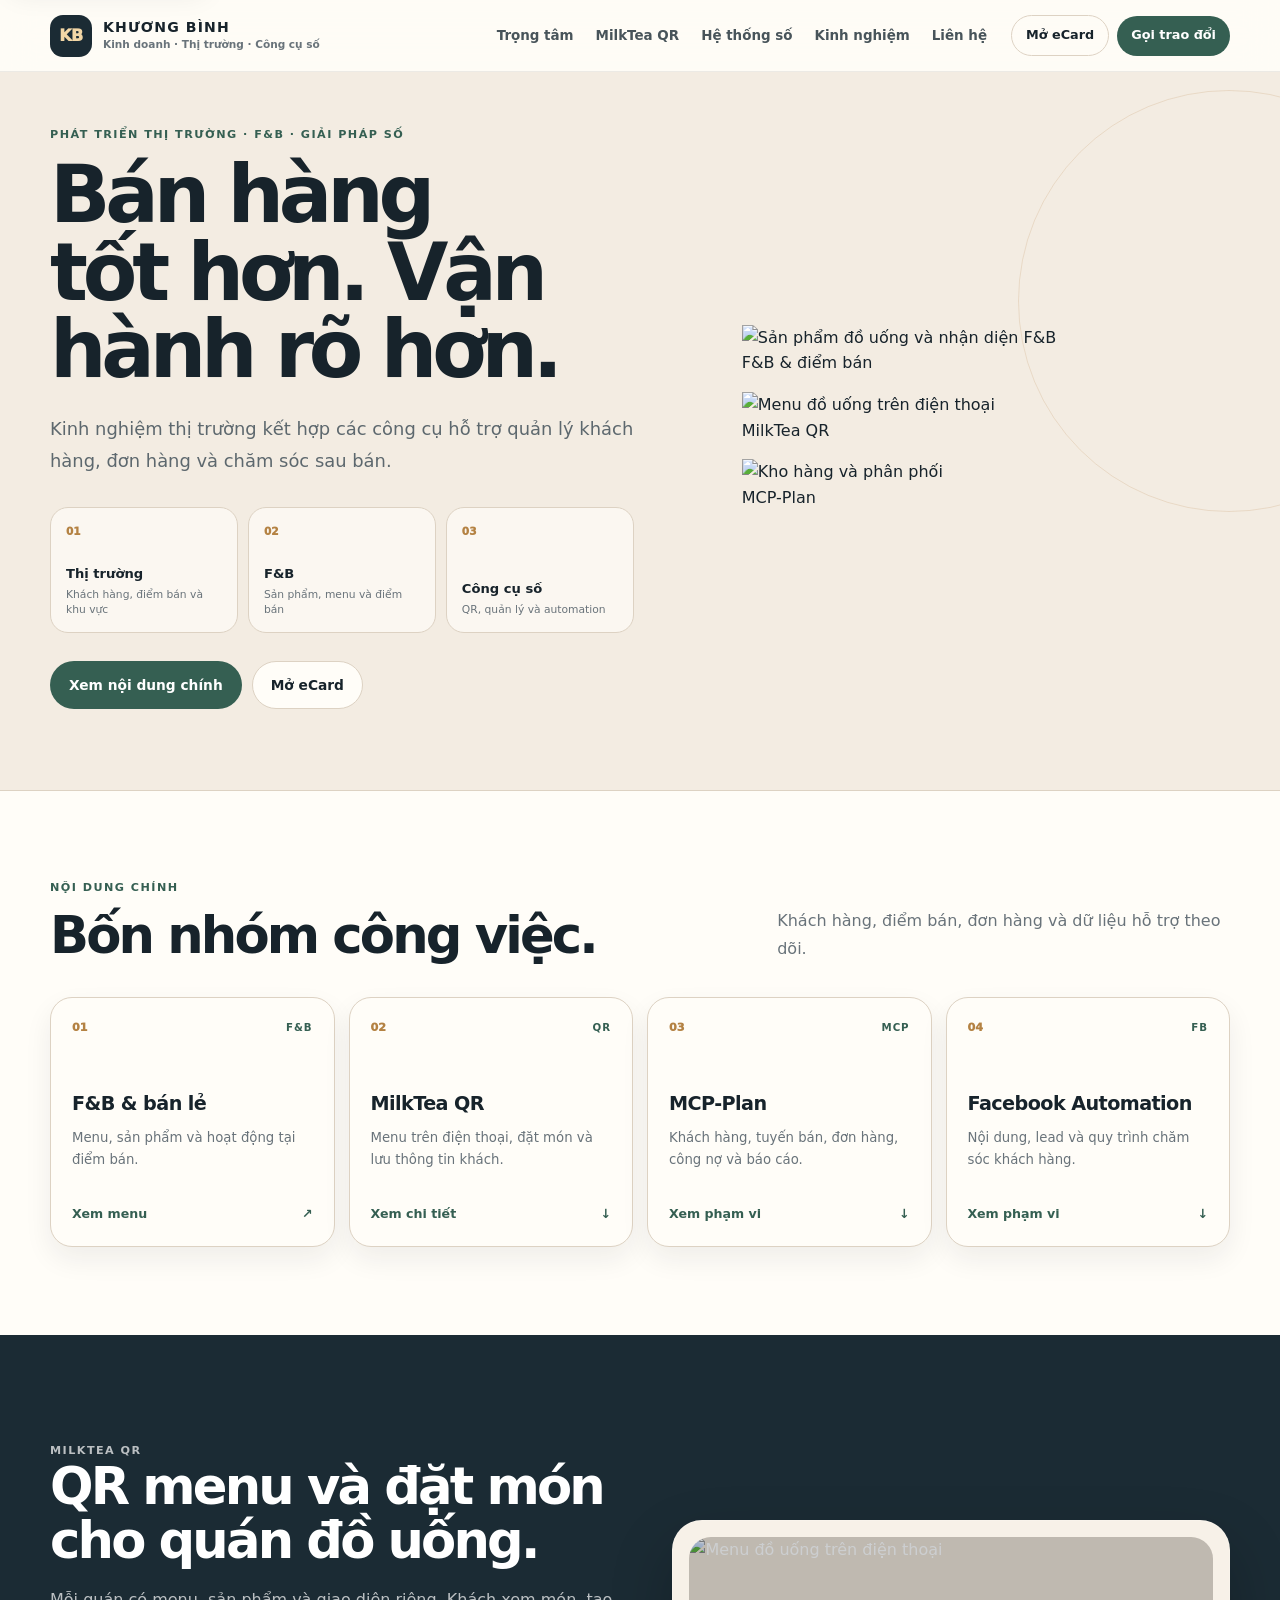
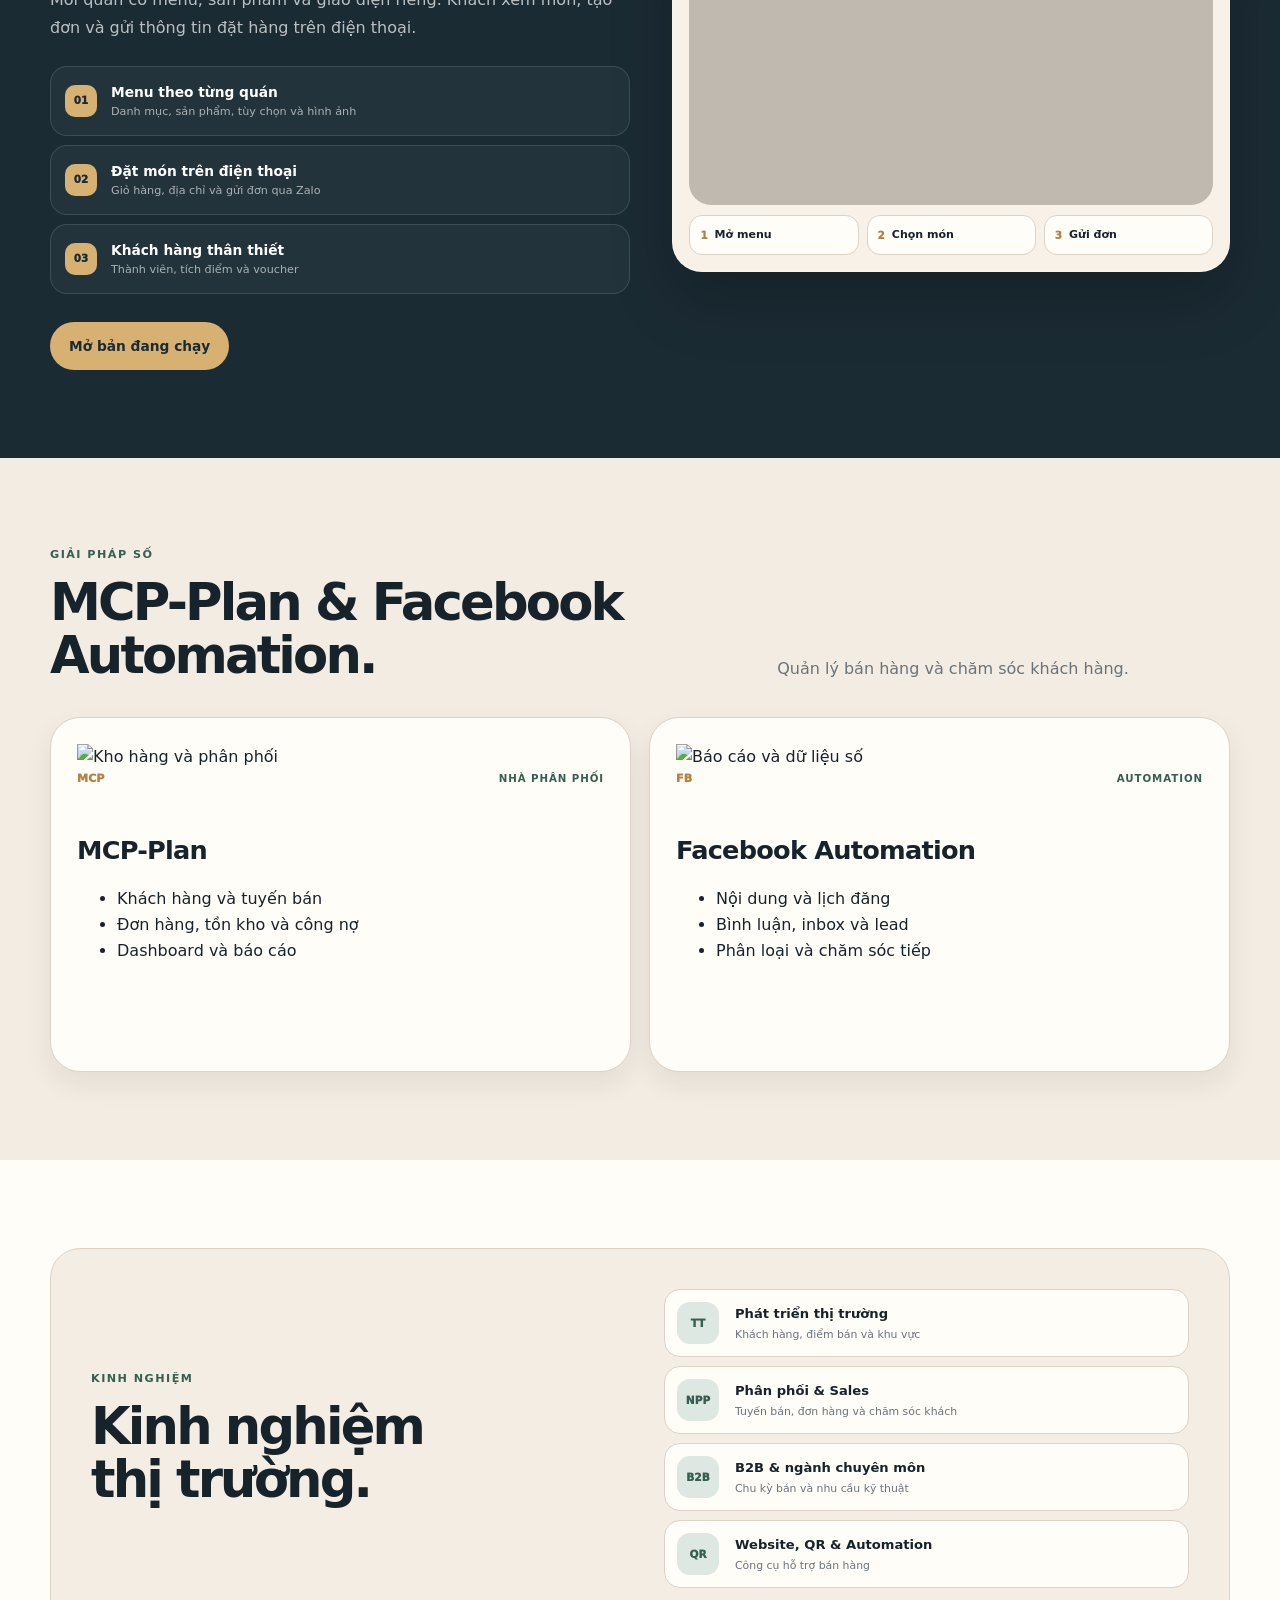
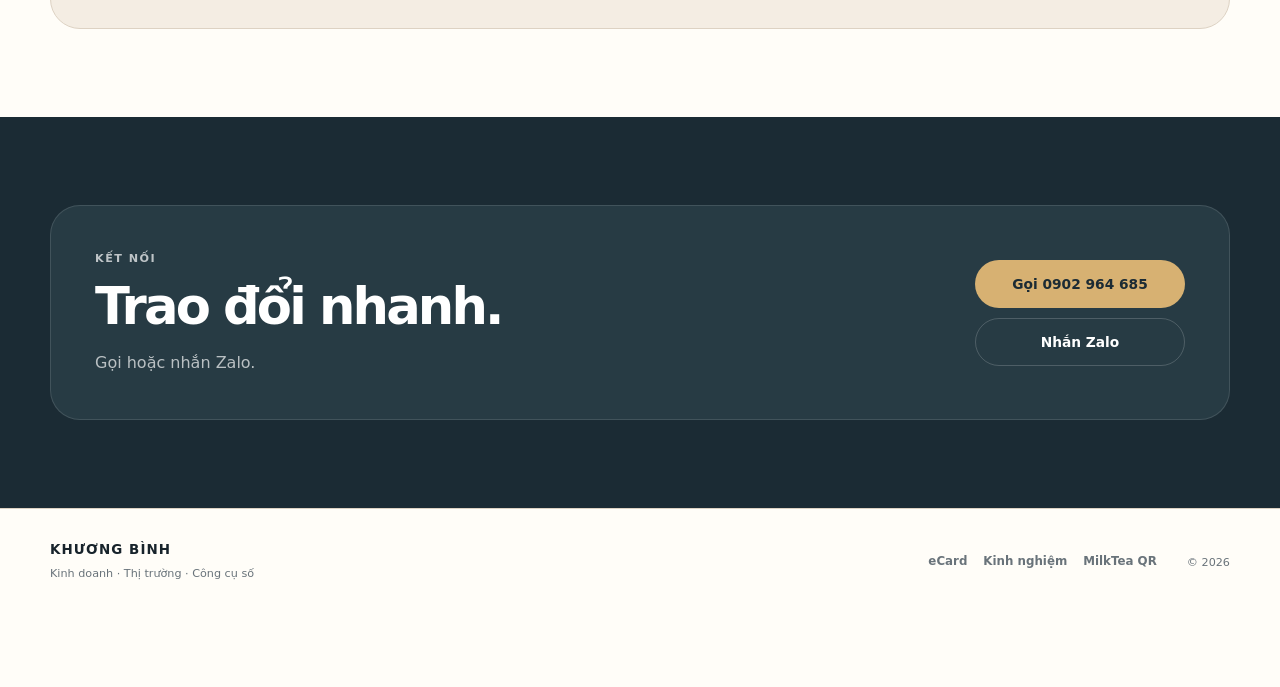
==== commit 0382a78f: "refactor: remove demo copy and source links from detailed profile" ====
--- a/index.html
+++ b/index.html
@@ -4,9 +4,9 @@
   <meta charset="utf-8">
   <meta name="viewport" content="width=device-width, initial-scale=1, viewport-fit=cover">
   <meta name="theme-color" content="#1b2b34">
-  <meta name="description" content="Hồ sơ Khương Bình — phát triển thị trường, F&B, phân phối và các công cụ số hỗ trợ bán hàng, chăm sóc khách hàng, quản lý đơn và vận hành.">
+  <meta name="description" content="Hồ sơ Khương Bình — phát triển thị trường, F&B, phân phối và các công cụ số hỗ trợ bán hàng, quản lý khách và theo dõi đơn.">
   <title>Khương Bình — Kinh doanh & Giải pháp số</title>
-  <link rel="stylesheet" href="assets/css/home-v3.css?v=20260716-4">
+  <link rel="stylesheet" href="assets/css/home-v3.css?v=20260716-5">
 </head>
 <body>
   <a class="skip-link" href="#main-content">Bỏ qua điều hướng</a>
@@ -45,59 +45,50 @@
     <section class="hero">
       <div class="container hero-grid">
         <div class="hero-copy reveal">
-          <p class="eyebrow">F&B · PHÂN PHỐI · GIẢI PHÁP SỐ</p>
-          <h1>Kinh doanh gọn hơn. Dữ liệu rõ hơn.</h1>
+          <p class="eyebrow">PHÁT TRIỂN THỊ TRƯỜNG · F&amp;B · GIẢI PHÁP SỐ</p>
+          <h1>Bán hàng tốt hơn. Vận hành rõ hơn.</h1>
           <p class="hero-lead">
-            Hồ sơ tổng hợp kinh nghiệm thị trường và các công cụ hỗ trợ bán hàng,
-            chăm sóc khách hàng, quản lý đơn và vận hành.
+            Kinh nghiệm thị trường kết hợp các công cụ hỗ trợ quản lý khách hàng,
+            đơn hàng và chăm sóc sau bán.
           </p>
 
           <div class="hero-points" aria-label="Các nhóm nội dung chính">
             <div class="hero-point">
               <span>01</span>
-              <strong>Phát triển thị trường</strong>
-              <small>Khách hàng, điểm bán, khu vực và cơ hội tăng trưởng</small>
+              <strong>Thị trường</strong>
+              <small>Khách hàng, điểm bán và khu vực</small>
             </div>
             <div class="hero-point">
               <span>02</span>
-              <strong>F&B & bán lẻ</strong>
-              <small>Sản phẩm, menu, trải nghiệm điểm bán và hành trình khách</small>
+              <strong>F&amp;B</strong>
+              <small>Sản phẩm, menu và điểm bán</small>
             </div>
             <div class="hero-point">
               <span>03</span>
               <strong>Công cụ số</strong>
-              <small>QR, MVP quản lý và các luồng automation</small>
+              <small>QR, quản lý và automation</small>
             </div>
           </div>
 
           <div class="hero-actions">
             <a class="btn btn-primary" href="#focus">Xem nội dung chính</a>
-            <a class="btn btn-light" href="qr-khuong-binh.html">Mở danh thiếp eCard</a>
-          </div>
-        </div>
-
-        <div class="hero-visual reveal">
-          <div class="profile-card">
-            <img src="assets/images/avatar.jpg" alt="Khương Bình">
-            <div class="profile-card-copy">
-              <p>HỒ SƠ CÁ NHÂN</p>
-              <h2>Khương Bình</h2>
-              <span>Phát triển thị trường & giải pháp số</span>
-            </div>
-          </div>
-
-          <div class="visual-note visual-note-a">
-            <span>F&amp;B</span>
-            <strong>Sản phẩm & điểm bán</strong>
-          </div>
-          <div class="visual-note visual-note-b">
-            <span>QR</span>
-            <strong>MilkTea QR</strong>
-          </div>
-          <div class="visual-note visual-note-c">
-            <span>MVP</span>
-            <strong>MCP-Plan</strong>
-          </div>
+            <a class="btn btn-light" href="qr-khuong-binh.html">Mở eCard</a>
+          </div>
+        </div>
+
+        <div class="hero-collage reveal" aria-label="Hình ảnh F&B và giải pháp số">
+          <figure class="collage-main">
+            <img src="https://pub-8017f5cf6afa4c6ebe887c6c0bf37193.r2.dev/milk-tea/customers/chill/brand/he-ho-hero.png" alt="Sản phẩm đồ uống và nhận diện F&B">
+            <figcaption>F&amp;B & điểm bán</figcaption>
+          </figure>
+          <figure class="collage-small collage-qr">
+            <img src="https://images.squarespace-cdn.com/content/v1/60a50f4518844e32d8c33c5f/f3d996f5-a284-4224-a640-e104c5037de4/Screenshot%2B2025-07-26%2Bat%2B5.29.55%E2%80%AFPM.png" alt="Menu đồ uống trên điện thoại">
+            <figcaption>MilkTea QR</figcaption>
+          </figure>
+          <figure class="collage-small collage-mcp">
+            <img src="https://images.unsplash.com/photo-1586528116311-ad8dd3c8310d?auto=format&amp;fit=crop&amp;w=800&amp;q=80" alt="Kho hàng và phân phối">
+            <figcaption>MCP-Plan</figcaption>
+          </figure>
         </div>
       </div>
     </section>
@@ -106,40 +97,38 @@
       <div class="container">
         <div class="section-head reveal">
           <div>
-            <p class="kicker">TRỌNG TÂM HIỆN TẠI</p>
-            <h2>Bốn nhóm công việc có đầu ra rõ ràng.</h2>
-          </div>
-          <p>
-            Tập trung vào bán hàng, quản lý khách, theo dõi đơn và những công cụ có thể đưa vào dùng thực tế.
-          </p>
+            <p class="kicker">NỘI DUNG CHÍNH</p>
+            <h2>Bốn nhóm công việc.</h2>
+          </div>
+          <p>Khách hàng, điểm bán, đơn hàng và dữ liệu hỗ trợ theo dõi.</p>
         </div>
 
         <div class="focus-grid">
           <article class="focus-card reveal">
             <div class="focus-top"><span>01</span><b>F&amp;B</b></div>
-            <h3>F&B & bán lẻ</h3>
-            <p>Sản phẩm, menu, trải nghiệm điểm bán và hành trình khách hàng.</p>
-            <a href="https://qr.bepsi.click/chill" target="_blank" rel="noopener noreferrer">Xem menu mẫu <span>↗</span></a>
+            <h3>F&amp;B & bán lẻ</h3>
+            <p>Menu, sản phẩm và hoạt động tại điểm bán.</p>
+            <a href="https://qr.bepsi.click/chill" target="_blank" rel="noopener noreferrer">Xem menu <span>↗</span></a>
           </article>
 
           <article class="focus-card reveal">
             <div class="focus-top"><span>02</span><b>QR</b></div>
             <h3>MilkTea QR</h3>
-            <p>Menu trên điện thoại, đặt món, lưu quán và nền tảng thành viên.</p>
+            <p>Menu trên điện thoại, đặt món và lưu thông tin khách.</p>
             <a href="#milktea">Xem chi tiết <span>↓</span></a>
           </article>
 
           <article class="focus-card reveal">
             <div class="focus-top"><span>03</span><b>MCP</b></div>
             <h3>MCP-Plan</h3>
-            <p>Khách hàng, tuyến bán, đơn hàng, công nợ và báo cáo cho nhà phân phối.</p>
+            <p>Khách hàng, tuyến bán, đơn hàng, công nợ và báo cáo.</p>
             <a href="#systems">Xem phạm vi <span>↓</span></a>
           </article>
 
           <article class="focus-card reveal">
             <div class="focus-top"><span>04</span><b>FB</b></div>
             <h3>Facebook Automation</h3>
-            <p>Nội dung, lead, phân loại nhu cầu và luồng chăm sóc tiếp.</p>
+            <p>Nội dung, lead và quy trình chăm sóc khách hàng.</p>
             <a href="#systems">Xem phạm vi <span>↓</span></a>
           </article>
         </div>
@@ -151,42 +140,32 @@
         <article class="feature reveal">
           <div class="feature-copy">
             <p class="kicker kicker-gold">MILKTEA QR</p>
-            <h2>Mặt bán hàng trên điện thoại cho quán đồ uống.</h2>
+            <h2>QR menu và đặt món cho quán đồ uống.</h2>
             <p>
-              Khách mở menu, chọn món, nhập thông tin giao hàng và gửi đơn.
-              Dữ liệu được tổ chức theo từng quán để có thể thay menu, sản phẩm và giao diện riêng.
+              Mỗi quán có menu, sản phẩm và giao diện riêng. Khách xem món,
+              tạo đơn và gửi thông tin đặt hàng trên điện thoại.
             </p>
 
             <div class="feature-list">
-              <div><span>01</span><strong>Menu theo thương hiệu</strong><small>Danh mục, sản phẩm, tùy chọn, banner và hình ảnh riêng</small></div>
-              <div><span>02</span><strong>Đặt món trên điện thoại</strong><small>Giỏ hàng, địa chỉ, định vị và luồng gửi đơn qua Zalo</small></div>
-              <div><span>03</span><strong>Nền tảng mở rộng</strong><small>Order, khách hàng, tích điểm, voucher và báo cáo</small></div>
+              <div><span>01</span><strong>Menu theo từng quán</strong><small>Danh mục, sản phẩm, tùy chọn và hình ảnh</small></div>
+              <div><span>02</span><strong>Đặt món trên điện thoại</strong><small>Giỏ hàng, địa chỉ và gửi đơn qua Zalo</small></div>
+              <div><span>03</span><strong>Khách hàng thân thiết</strong><small>Thành viên, tích điểm và voucher</small></div>
             </div>
 
             <div class="feature-actions">
               <a class="btn btn-gold" href="https://qr.bepsi.click/chill" target="_blank" rel="noopener noreferrer">Mở bản đang chạy</a>
-              <a class="btn btn-dark-outline" href="https://github.com/milktea-cus/QR-app" target="_blank" rel="noopener noreferrer">Xem mã nguồn</a>
-            </div>
-          </div>
-
-          <div class="phone-preview" aria-label="Mô phỏng MilkTea QR">
-            <div class="phone-bar"><span>MILKTEA QR</span><b>LIVE</b></div>
+            </div>
+          </div>
+
+          <div class="phone-preview" aria-label="Giao diện MilkTea QR">
             <div class="phone-image">
-              <img src="https://pub-8017f5cf6afa4c6ebe887c6c0bf37193.r2.dev/milk-tea/customers/chill/brand/he-ho-hero.png" alt="Giao diện thương hiệu F&B Chill">
-              <div class="phone-image-copy">
-                <small>QR MENU</small>
-                <strong>Mở menu, chọn món và gửi đơn</strong>
-              </div>
+              <img src="https://images.squarespace-cdn.com/content/v1/60a50f4518844e32d8c33c5f/f3d996f5-a284-4224-a640-e104c5037de4/Screenshot%2B2025-07-26%2Bat%2B5.29.55%E2%80%AFPM.png" alt="Menu đồ uống trên điện thoại">
             </div>
             <div class="phone-steps">
               <div><span>1</span><strong>Mở menu</strong></div>
               <div><span>2</span><strong>Chọn món</strong></div>
               <div><span>3</span><strong>Gửi đơn</strong></div>
             </div>
-            <div class="phone-roadmap">
-              <span>PHẦN TIẾP THEO</span>
-              <strong>Order · Thành viên · Điểm · Voucher</strong>
-            </div>
           </div>
         </article>
       </div>
@@ -196,33 +175,41 @@
       <div class="container">
         <div class="section-head reveal">
           <div>
-            <p class="kicker">HỆ THỐNG SỐ</p>
-            <h2>Hai bài toán khác, hai phạm vi riêng.</h2>
-          </div>
-          <p>Mô tả theo chức năng và đối tượng sử dụng, không gom thành một gói quảng cáo chung.</p>
+            <p class="kicker">GIẢI PHÁP SỐ</p>
+            <h2>MCP-Plan & Facebook Automation.</h2>
+          </div>
+          <p>Quản lý bán hàng và chăm sóc khách hàng.</p>
         </div>
 
         <div class="system-grid">
           <article class="system-card reveal">
-            <div class="system-head"><span>MCP</span><small>NHÀ PHÂN PHỐI</small></div>
-            <h3>MCP-Plan</h3>
-            <p>Hỗ trợ theo dõi khách hàng, tuyến bán, đơn hàng và tình trạng xử lý trong một hệ thống thống nhất.</p>
-            <dl>
-              <div><dt>Đầu vào</dt><dd>Khách hàng, tuyến, đơn, tồn kho, công nợ</dd></div>
-              <div><dt>Đầu ra</dt><dd>Dashboard, báo cáo và dữ liệu hỗ trợ quyết định</dd></div>
-            </dl>
-            <a href="https://zalo.me/0902964685" target="_blank" rel="noopener noreferrer">Trao đổi về MCP-Plan <span>→</span></a>
+            <div class="system-media">
+              <img src="https://images.unsplash.com/photo-1586528116311-ad8dd3c8310d?auto=format&amp;fit=crop&amp;w=1000&amp;q=80" alt="Kho hàng và phân phối">
+            </div>
+            <div class="system-body">
+              <div class="system-head"><span>MCP</span><small>NHÀ PHÂN PHỐI</small></div>
+              <h3>MCP-Plan</h3>
+              <ul>
+                <li>Khách hàng và tuyến bán</li>
+                <li>Đơn hàng, tồn kho và công nợ</li>
+                <li>Dashboard và báo cáo</li>
+              </ul>
+            </div>
           </article>
 
           <article class="system-card reveal">
-            <div class="system-head"><span>FB</span><small>MARKETING</small></div>
-            <h3>Facebook Automation</h3>
-            <p>Sắp xếp nội dung, bình luận, tin nhắn và lead thành một luồng có thể theo dõi và chăm sóc tiếp.</p>
-            <dl>
-              <div><dt>Đầu vào</dt><dd>Nội dung, bình luận, inbox và thông tin khách</dd></div>
-              <div><dt>Đầu ra</dt><dd>Lead được phân loại, lưu lại và chuyển sang bước chăm sóc</dd></div>
-            </dl>
-            <a href="https://zalo.me/0902964685" target="_blank" rel="noopener noreferrer">Trao đổi về Automation <span>→</span></a>
+            <div class="system-media">
+              <img src="https://images.unsplash.com/photo-1460925895917-afdab827c52f?auto=format&amp;fit=crop&amp;w=1000&amp;q=80" alt="Báo cáo và dữ liệu số">
+            </div>
+            <div class="system-body">
+              <div class="system-head"><span>FB</span><small>AUTOMATION</small></div>
+              <h3>Facebook Automation</h3>
+              <ul>
+                <li>Nội dung và lịch đăng</li>
+                <li>Bình luận, inbox và lead</li>
+                <li>Phân loại và chăm sóc tiếp</li>
+              </ul>
+            </div>
           </article>
         </div>
       </div>
@@ -232,19 +219,15 @@
       <div class="container">
         <div class="experience-panel reveal">
           <div class="experience-copy">
-            <p class="kicker">NỀN TẢNG NGHIỆP VỤ</p>
-            <h2>Kinh nghiệm thị trường được dùng để hiểu đúng quy trình.</h2>
-            <p>
-              Các mảng phân phối, B2B, Hair & Beauty, sản phẩm tiêu dùng và công cụ số
-              được trình bày như nền tảng nghiệp vụ, không phải danh sách ngành nghề đang kinh doanh.
-            </p>
+            <p class="kicker">KINH NGHIỆM</p>
+            <h2>Kinh nghiệm thị trường.</h2>
           </div>
 
           <div class="experience-list">
-            <div class="experience-item"><span>TT</span><div><strong>Phát triển thị trường</strong><small>Khách hàng, điểm bán, khu vực và cơ hội tăng trưởng</small></div></div>
-            <div class="experience-item"><span>NPP</span><div><strong>Phân phối & Sales</strong><small>Tuyến bán, đơn hàng, chăm sóc khách và báo cáo</small></div></div>
-            <div class="experience-item"><span>B2B</span><div><strong>B2B & ngành chuyên môn</strong><small>Chu kỳ bán, nhu cầu kỹ thuật và nhiều nhóm khách khác nhau</small></div></div>
-            <div class="experience-item"><span>AI</span><div><strong>Website, QR & Automation</strong><small>Chuyển quy trình kinh doanh thành công cụ có thể dùng</small></div></div>
+            <div class="experience-item"><span>TT</span><div><strong>Phát triển thị trường</strong><small>Khách hàng, điểm bán và khu vực</small></div></div>
+            <div class="experience-item"><span>NPP</span><div><strong>Phân phối & Sales</strong><small>Tuyến bán, đơn hàng và chăm sóc khách</small></div></div>
+            <div class="experience-item"><span>B2B</span><div><strong>B2B & ngành chuyên môn</strong><small>Chu kỳ bán và nhu cầu kỹ thuật</small></div></div>
+            <div class="experience-item"><span>QR</span><div><strong>Website, QR & Automation</strong><small>Công cụ hỗ trợ bán hàng</small></div></div>
           </div>
         </div>
       </div>
@@ -254,14 +237,13 @@
       <div class="container">
         <div class="contact-panel reveal">
           <div>
-            <p class="kicker kicker-gold">LIÊN HỆ</p>
-            <h2>Trao đổi một bài toán cụ thể.</h2>
-            <p>Gọi hoặc nhắn Zalo để trao đổi nhanh về F&B, phân phối hoặc một công cụ số cần triển khai.</p>
+            <p class="kicker kicker-gold">KẾT NỐI</p>
+            <h2>Trao đổi nhanh.</h2>
+            <p>Gọi hoặc nhắn Zalo.</p>
           </div>
           <div class="contact-actions">
             <a class="btn btn-gold" href="tel:0902964685">Gọi 0902 964 685</a>
             <a class="btn btn-dark-outline" href="https://zalo.me/0902964685" target="_blank" rel="noopener noreferrer">Nhắn Zalo</a>
-            <a class="btn btn-dark-outline" href="qr-khuong-binh.html">Mở eCard</a>
           </div>
         </div>
       </div>
@@ -276,7 +258,7 @@
       </div>
       <nav aria-label="Liên kết cuối trang">
         <a href="qr-khuong-binh.html">eCard</a>
-        <a href="ho-so-quan-tri-kinh-doanh.html">Hồ sơ kinh nghiệm</a>
+        <a href="ho-so-quan-tri-kinh-doanh.html">Kinh nghiệm</a>
         <a href="https://qr.bepsi.click/chill" target="_blank" rel="noopener noreferrer">MilkTea QR</a>
       </nav>
       <small>© <span id="current-year">2026</span></small>
@@ -289,6 +271,6 @@
     <a class="mobile-primary" href="qr-khuong-binh.html"><span>▦</span><small>eCard</small></a>
   </nav>
 
-  <script src="assets/js/home-v3.js?v=20260716-4"></script>
+  <script src="assets/js/home-v3.js?v=20260716-5"></script>
 </body>
 </html>
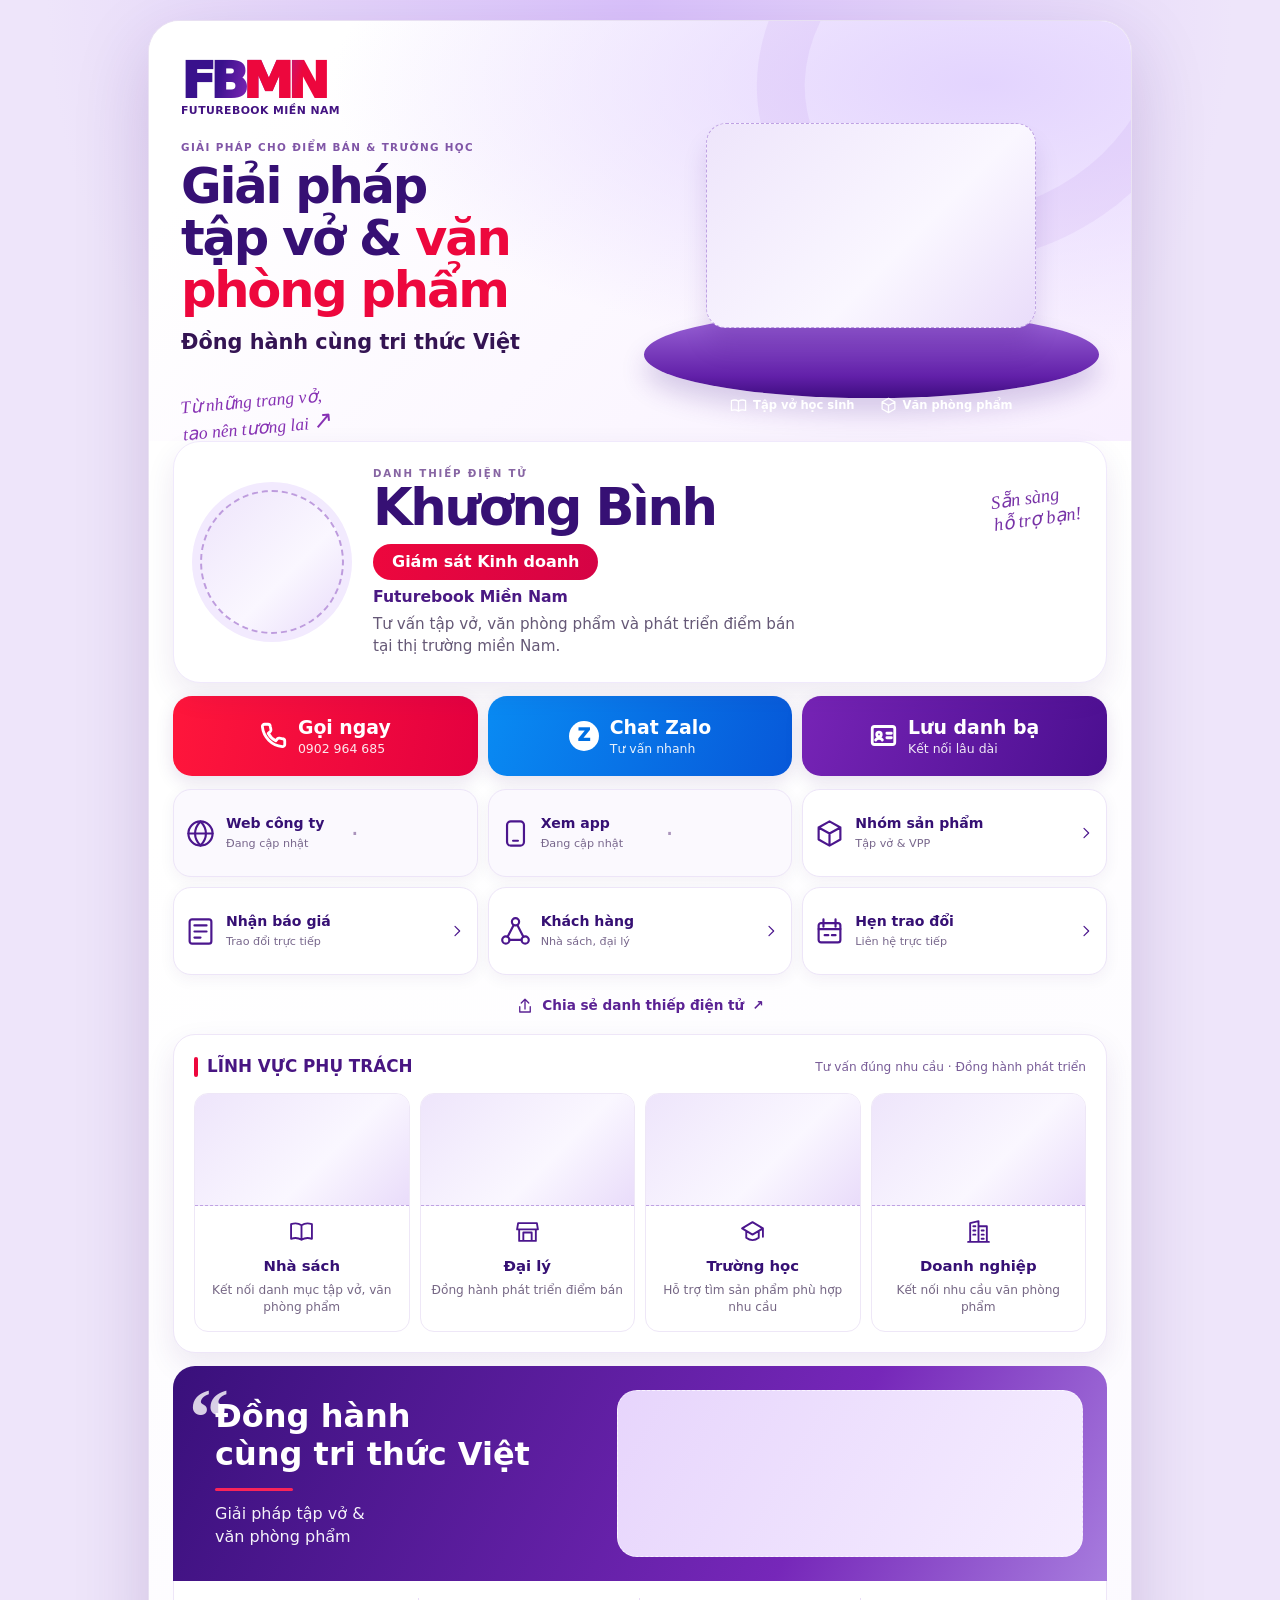
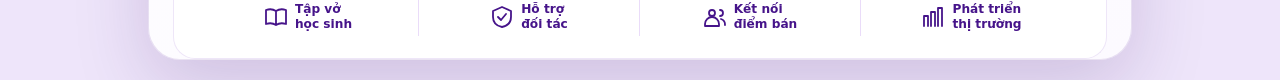
==== commit 9683204e: "feat: rebuild Futurebook Mien Nam eCard from clean source" ====
--- a/index.html
+++ b/index.html
@@ -1,276 +1,12 @@
 <!doctype html>
 <html lang="vi">
 <head>
-  <meta charset="utf-8">
-  <meta name="viewport" content="width=device-width, initial-scale=1, viewport-fit=cover">
-  <meta name="theme-color" content="#1b2b34">
-  <meta name="description" content="Hồ sơ Khương Bình — phát triển thị trường, F&B, phân phối và các công cụ số hỗ trợ bán hàng, quản lý khách và theo dõi đơn.">
-  <title>Khương Bình — Kinh doanh & Giải pháp số</title>
-  <link rel="stylesheet" href="assets/css/home-v3.css?v=20260716-5">
+<meta charset="utf-8">
+<meta name="viewport" content="width=device-width,initial-scale=1">
+<meta name="robots" content="noindex,follow">
+<meta http-equiv="refresh" content="0;url=/qr-khuong-binh.html">
+<link rel="canonical" href="https://khuongbinh24-info.vercel.app/qr-khuong-binh.html">
+<title>Khương Bình | Futurebook Miền Nam</title>
+<script>location.replace("/qr-khuong-binh.html"+location.search+location.hash);</script>
 </head>
-<body>
-  <a class="skip-link" href="#main-content">Bỏ qua điều hướng</a>
-
-  <header class="site-header" id="top">
-    <div class="container header-inner">
-      <a class="brand" href="#top" aria-label="Khương Bình — Trang chủ">
-        <span class="brand-mark">KB</span>
-        <span class="brand-copy">
-          <strong>KHƯƠNG BÌNH</strong>
-          <small>Kinh doanh · Thị trường · Công cụ số</small>
-        </span>
-      </a>
-
-      <button class="menu-toggle" type="button" aria-expanded="false" aria-controls="main-nav">
-        <span></span><span></span><span></span>
-        <span class="sr-only">Mở menu</span>
-      </button>
-
-      <nav class="main-nav" id="main-nav" aria-label="Điều hướng chính">
-        <a href="#focus">Trọng tâm</a>
-        <a href="#milktea">MilkTea QR</a>
-        <a href="#systems">Hệ thống số</a>
-        <a href="#experience">Kinh nghiệm</a>
-        <a href="#contact">Liên hệ</a>
-      </nav>
-
-      <div class="header-actions">
-        <a class="header-link" href="qr-khuong-binh.html">Mở eCard</a>
-        <a class="header-primary" href="tel:0902964685">Gọi trao đổi</a>
-      </div>
-    </div>
-  </header>
-
-  <main id="main-content">
-    <section class="hero">
-      <div class="container hero-grid">
-        <div class="hero-copy reveal">
-          <p class="eyebrow">PHÁT TRIỂN THỊ TRƯỜNG · F&amp;B · GIẢI PHÁP SỐ</p>
-          <h1>Bán hàng tốt hơn. Vận hành rõ hơn.</h1>
-          <p class="hero-lead">
-            Kinh nghiệm thị trường kết hợp các công cụ hỗ trợ quản lý khách hàng,
-            đơn hàng và chăm sóc sau bán.
-          </p>
-
-          <div class="hero-points" aria-label="Các nhóm nội dung chính">
-            <div class="hero-point">
-              <span>01</span>
-              <strong>Thị trường</strong>
-              <small>Khách hàng, điểm bán và khu vực</small>
-            </div>
-            <div class="hero-point">
-              <span>02</span>
-              <strong>F&amp;B</strong>
-              <small>Sản phẩm, menu và điểm bán</small>
-            </div>
-            <div class="hero-point">
-              <span>03</span>
-              <strong>Công cụ số</strong>
-              <small>QR, quản lý và automation</small>
-            </div>
-          </div>
-
-          <div class="hero-actions">
-            <a class="btn btn-primary" href="#focus">Xem nội dung chính</a>
-            <a class="btn btn-light" href="qr-khuong-binh.html">Mở eCard</a>
-          </div>
-        </div>
-
-        <div class="hero-collage reveal" aria-label="Hình ảnh F&B và giải pháp số">
-          <figure class="collage-main">
-            <img src="https://pub-8017f5cf6afa4c6ebe887c6c0bf37193.r2.dev/milk-tea/customers/chill/brand/he-ho-hero.png" alt="Sản phẩm đồ uống và nhận diện F&B">
-            <figcaption>F&amp;B & điểm bán</figcaption>
-          </figure>
-          <figure class="collage-small collage-qr">
-            <img src="https://images.squarespace-cdn.com/content/v1/60a50f4518844e32d8c33c5f/f3d996f5-a284-4224-a640-e104c5037de4/Screenshot%2B2025-07-26%2Bat%2B5.29.55%E2%80%AFPM.png" alt="Menu đồ uống trên điện thoại">
-            <figcaption>MilkTea QR</figcaption>
-          </figure>
-          <figure class="collage-small collage-mcp">
-            <img src="https://images.unsplash.com/photo-1586528116311-ad8dd3c8310d?auto=format&amp;fit=crop&amp;w=800&amp;q=80" alt="Kho hàng và phân phối">
-            <figcaption>MCP-Plan</figcaption>
-          </figure>
-        </div>
-      </div>
-    </section>
-
-    <section class="section section-light" id="focus">
-      <div class="container">
-        <div class="section-head reveal">
-          <div>
-            <p class="kicker">NỘI DUNG CHÍNH</p>
-            <h2>Bốn nhóm công việc.</h2>
-          </div>
-          <p>Khách hàng, điểm bán, đơn hàng và dữ liệu hỗ trợ theo dõi.</p>
-        </div>
-
-        <div class="focus-grid">
-          <article class="focus-card reveal">
-            <div class="focus-top"><span>01</span><b>F&amp;B</b></div>
-            <h3>F&amp;B & bán lẻ</h3>
-            <p>Menu, sản phẩm và hoạt động tại điểm bán.</p>
-            <a href="https://qr.bepsi.click/chill" target="_blank" rel="noopener noreferrer">Xem menu <span>↗</span></a>
-          </article>
-
-          <article class="focus-card reveal">
-            <div class="focus-top"><span>02</span><b>QR</b></div>
-            <h3>MilkTea QR</h3>
-            <p>Menu trên điện thoại, đặt món và lưu thông tin khách.</p>
-            <a href="#milktea">Xem chi tiết <span>↓</span></a>
-          </article>
-
-          <article class="focus-card reveal">
-            <div class="focus-top"><span>03</span><b>MCP</b></div>
-            <h3>MCP-Plan</h3>
-            <p>Khách hàng, tuyến bán, đơn hàng, công nợ và báo cáo.</p>
-            <a href="#systems">Xem phạm vi <span>↓</span></a>
-          </article>
-
-          <article class="focus-card reveal">
-            <div class="focus-top"><span>04</span><b>FB</b></div>
-            <h3>Facebook Automation</h3>
-            <p>Nội dung, lead và quy trình chăm sóc khách hàng.</p>
-            <a href="#systems">Xem phạm vi <span>↓</span></a>
-          </article>
-        </div>
-      </div>
-    </section>
-
-    <section class="section section-dark" id="milktea">
-      <div class="container">
-        <article class="feature reveal">
-          <div class="feature-copy">
-            <p class="kicker kicker-gold">MILKTEA QR</p>
-            <h2>QR menu và đặt món cho quán đồ uống.</h2>
-            <p>
-              Mỗi quán có menu, sản phẩm và giao diện riêng. Khách xem món,
-              tạo đơn và gửi thông tin đặt hàng trên điện thoại.
-            </p>
-
-            <div class="feature-list">
-              <div><span>01</span><strong>Menu theo từng quán</strong><small>Danh mục, sản phẩm, tùy chọn và hình ảnh</small></div>
-              <div><span>02</span><strong>Đặt món trên điện thoại</strong><small>Giỏ hàng, địa chỉ và gửi đơn qua Zalo</small></div>
-              <div><span>03</span><strong>Khách hàng thân thiết</strong><small>Thành viên, tích điểm và voucher</small></div>
-            </div>
-
-            <div class="feature-actions">
-              <a class="btn btn-gold" href="https://qr.bepsi.click/chill" target="_blank" rel="noopener noreferrer">Mở bản đang chạy</a>
-            </div>
-          </div>
-
-          <div class="phone-preview" aria-label="Giao diện MilkTea QR">
-            <div class="phone-image">
-              <img src="https://images.squarespace-cdn.com/content/v1/60a50f4518844e32d8c33c5f/f3d996f5-a284-4224-a640-e104c5037de4/Screenshot%2B2025-07-26%2Bat%2B5.29.55%E2%80%AFPM.png" alt="Menu đồ uống trên điện thoại">
-            </div>
-            <div class="phone-steps">
-              <div><span>1</span><strong>Mở menu</strong></div>
-              <div><span>2</span><strong>Chọn món</strong></div>
-              <div><span>3</span><strong>Gửi đơn</strong></div>
-            </div>
-          </div>
-        </article>
-      </div>
-    </section>
-
-    <section class="section section-cream" id="systems">
-      <div class="container">
-        <div class="section-head reveal">
-          <div>
-            <p class="kicker">GIẢI PHÁP SỐ</p>
-            <h2>MCP-Plan & Facebook Automation.</h2>
-          </div>
-          <p>Quản lý bán hàng và chăm sóc khách hàng.</p>
-        </div>
-
-        <div class="system-grid">
-          <article class="system-card reveal">
-            <div class="system-media">
-              <img src="https://images.unsplash.com/photo-1586528116311-ad8dd3c8310d?auto=format&amp;fit=crop&amp;w=1000&amp;q=80" alt="Kho hàng và phân phối">
-            </div>
-            <div class="system-body">
-              <div class="system-head"><span>MCP</span><small>NHÀ PHÂN PHỐI</small></div>
-              <h3>MCP-Plan</h3>
-              <ul>
-                <li>Khách hàng và tuyến bán</li>
-                <li>Đơn hàng, tồn kho và công nợ</li>
-                <li>Dashboard và báo cáo</li>
-              </ul>
-            </div>
-          </article>
-
-          <article class="system-card reveal">
-            <div class="system-media">
-              <img src="https://images.unsplash.com/photo-1460925895917-afdab827c52f?auto=format&amp;fit=crop&amp;w=1000&amp;q=80" alt="Báo cáo và dữ liệu số">
-            </div>
-            <div class="system-body">
-              <div class="system-head"><span>FB</span><small>AUTOMATION</small></div>
-              <h3>Facebook Automation</h3>
-              <ul>
-                <li>Nội dung và lịch đăng</li>
-                <li>Bình luận, inbox và lead</li>
-                <li>Phân loại và chăm sóc tiếp</li>
-              </ul>
-            </div>
-          </article>
-        </div>
-      </div>
-    </section>
-
-    <section class="section section-light" id="experience">
-      <div class="container">
-        <div class="experience-panel reveal">
-          <div class="experience-copy">
-            <p class="kicker">KINH NGHIỆM</p>
-            <h2>Kinh nghiệm thị trường.</h2>
-          </div>
-
-          <div class="experience-list">
-            <div class="experience-item"><span>TT</span><div><strong>Phát triển thị trường</strong><small>Khách hàng, điểm bán và khu vực</small></div></div>
-            <div class="experience-item"><span>NPP</span><div><strong>Phân phối & Sales</strong><small>Tuyến bán, đơn hàng và chăm sóc khách</small></div></div>
-            <div class="experience-item"><span>B2B</span><div><strong>B2B & ngành chuyên môn</strong><small>Chu kỳ bán và nhu cầu kỹ thuật</small></div></div>
-            <div class="experience-item"><span>QR</span><div><strong>Website, QR & Automation</strong><small>Công cụ hỗ trợ bán hàng</small></div></div>
-          </div>
-        </div>
-      </div>
-    </section>
-
-    <section class="section section-contact" id="contact">
-      <div class="container">
-        <div class="contact-panel reveal">
-          <div>
-            <p class="kicker kicker-gold">KẾT NỐI</p>
-            <h2>Trao đổi nhanh.</h2>
-            <p>Gọi hoặc nhắn Zalo.</p>
-          </div>
-          <div class="contact-actions">
-            <a class="btn btn-gold" href="tel:0902964685">Gọi 0902 964 685</a>
-            <a class="btn btn-dark-outline" href="https://zalo.me/0902964685" target="_blank" rel="noopener noreferrer">Nhắn Zalo</a>
-          </div>
-        </div>
-      </div>
-    </section>
-  </main>
-
-  <footer class="site-footer">
-    <div class="container footer-inner">
-      <div>
-        <strong>KHƯƠNG BÌNH</strong>
-        <span>Kinh doanh · Thị trường · Công cụ số</span>
-      </div>
-      <nav aria-label="Liên kết cuối trang">
-        <a href="qr-khuong-binh.html">eCard</a>
-        <a href="ho-so-quan-tri-kinh-doanh.html">Kinh nghiệm</a>
-        <a href="https://qr.bepsi.click/chill" target="_blank" rel="noopener noreferrer">MilkTea QR</a>
-      </nav>
-      <small>© <span id="current-year">2026</span></small>
-    </div>
-  </footer>
-
-  <nav class="mobile-actions" aria-label="Liên hệ nhanh">
-    <a href="tel:0902964685"><span>☎</span><small>Gọi</small></a>
-    <a href="https://zalo.me/0902964685" target="_blank" rel="noopener noreferrer"><span>Z</span><small>Zalo</small></a>
-    <a class="mobile-primary" href="qr-khuong-binh.html"><span>▦</span><small>eCard</small></a>
-  </nav>
-
-  <script src="assets/js/home-v3.js?v=20260716-5"></script>
-</body>
-</html>
+<body><p><a href="/qr-khuong-binh.html">Mở danh thiếp Futurebook Miền Nam</a></p></body></html>
